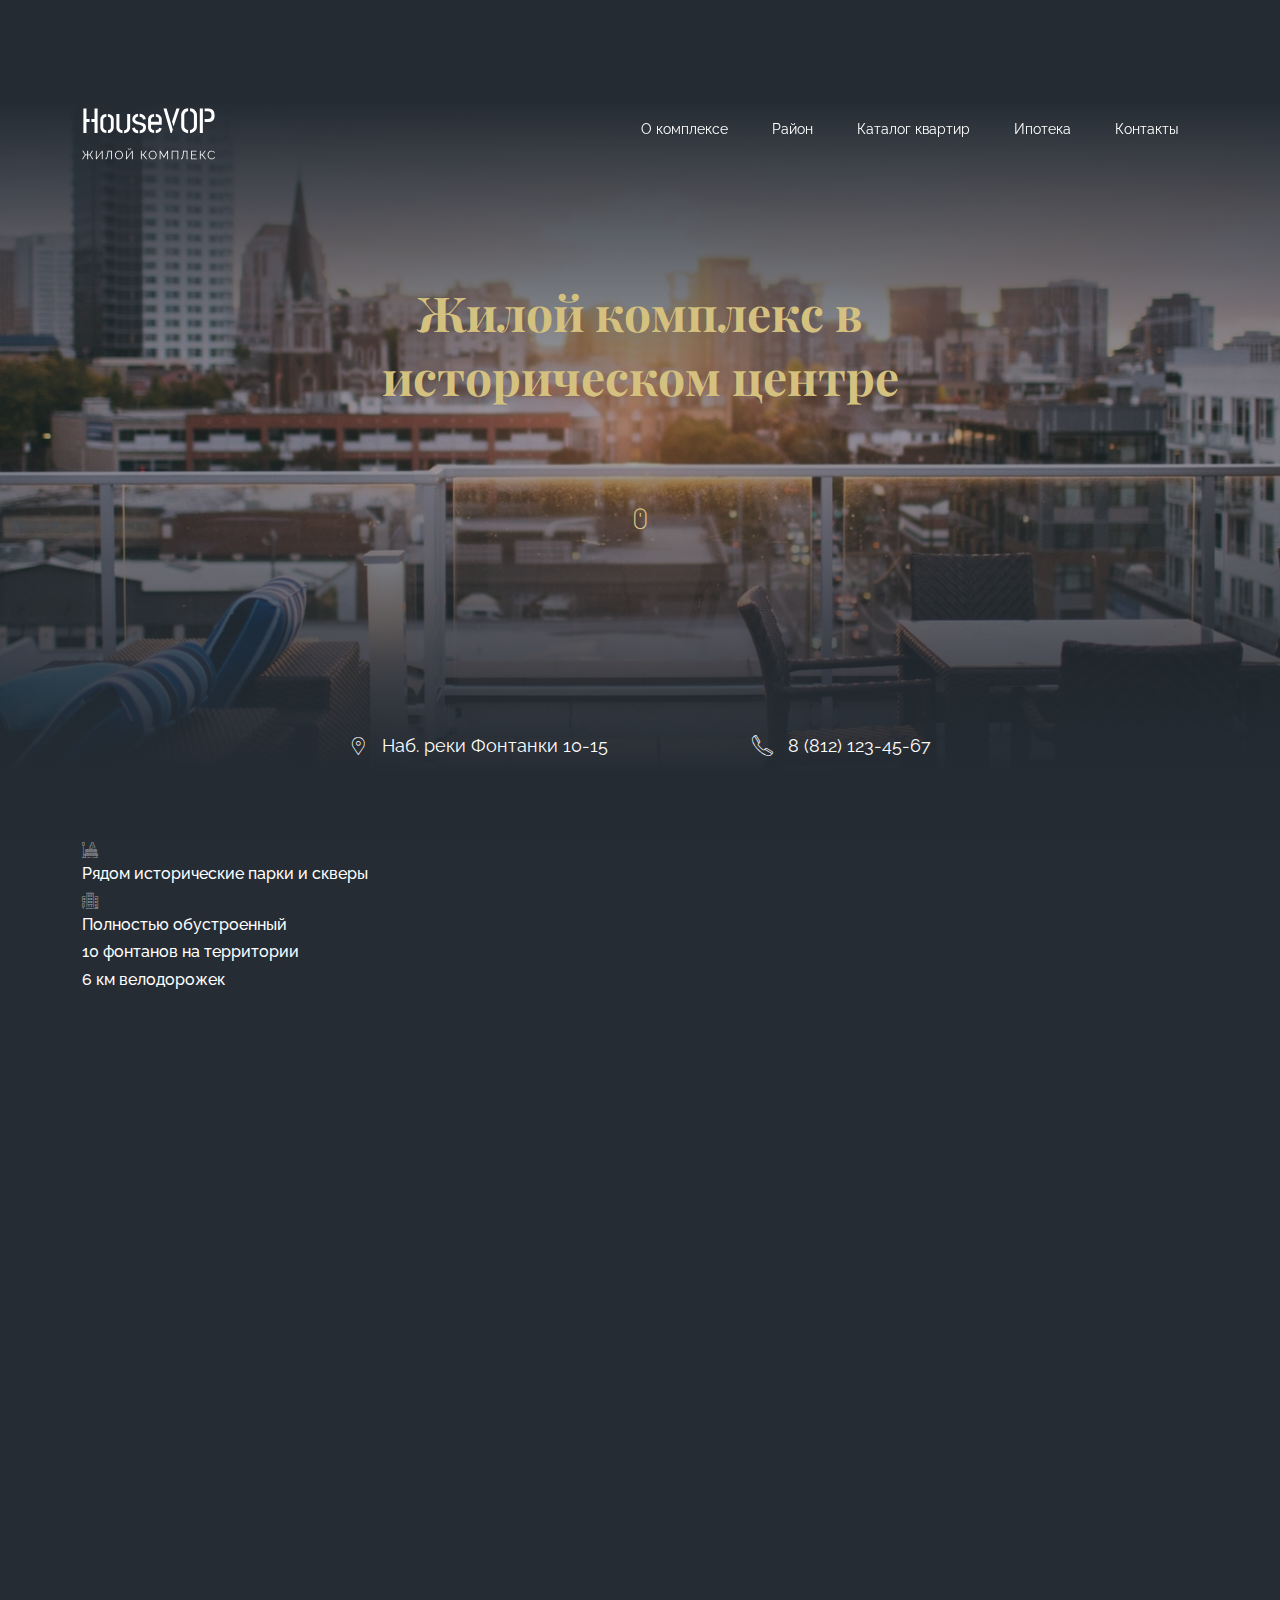
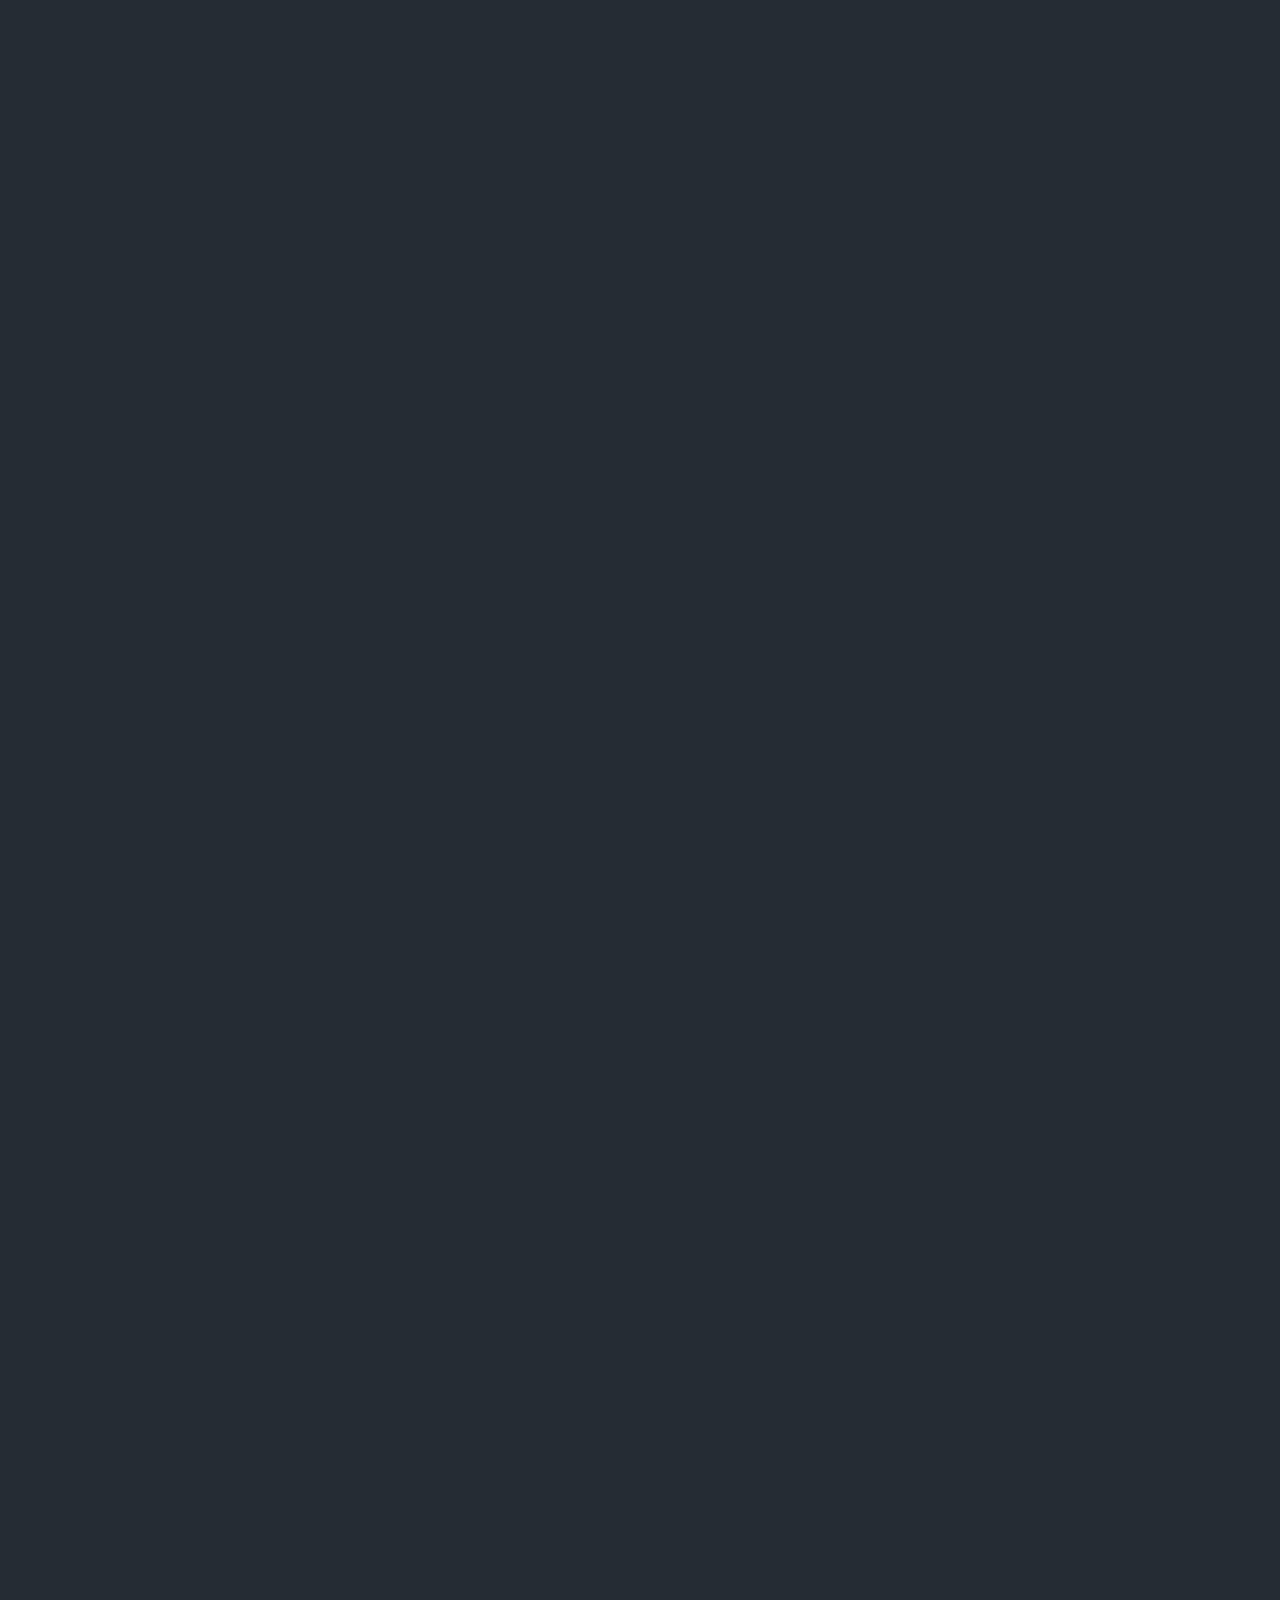
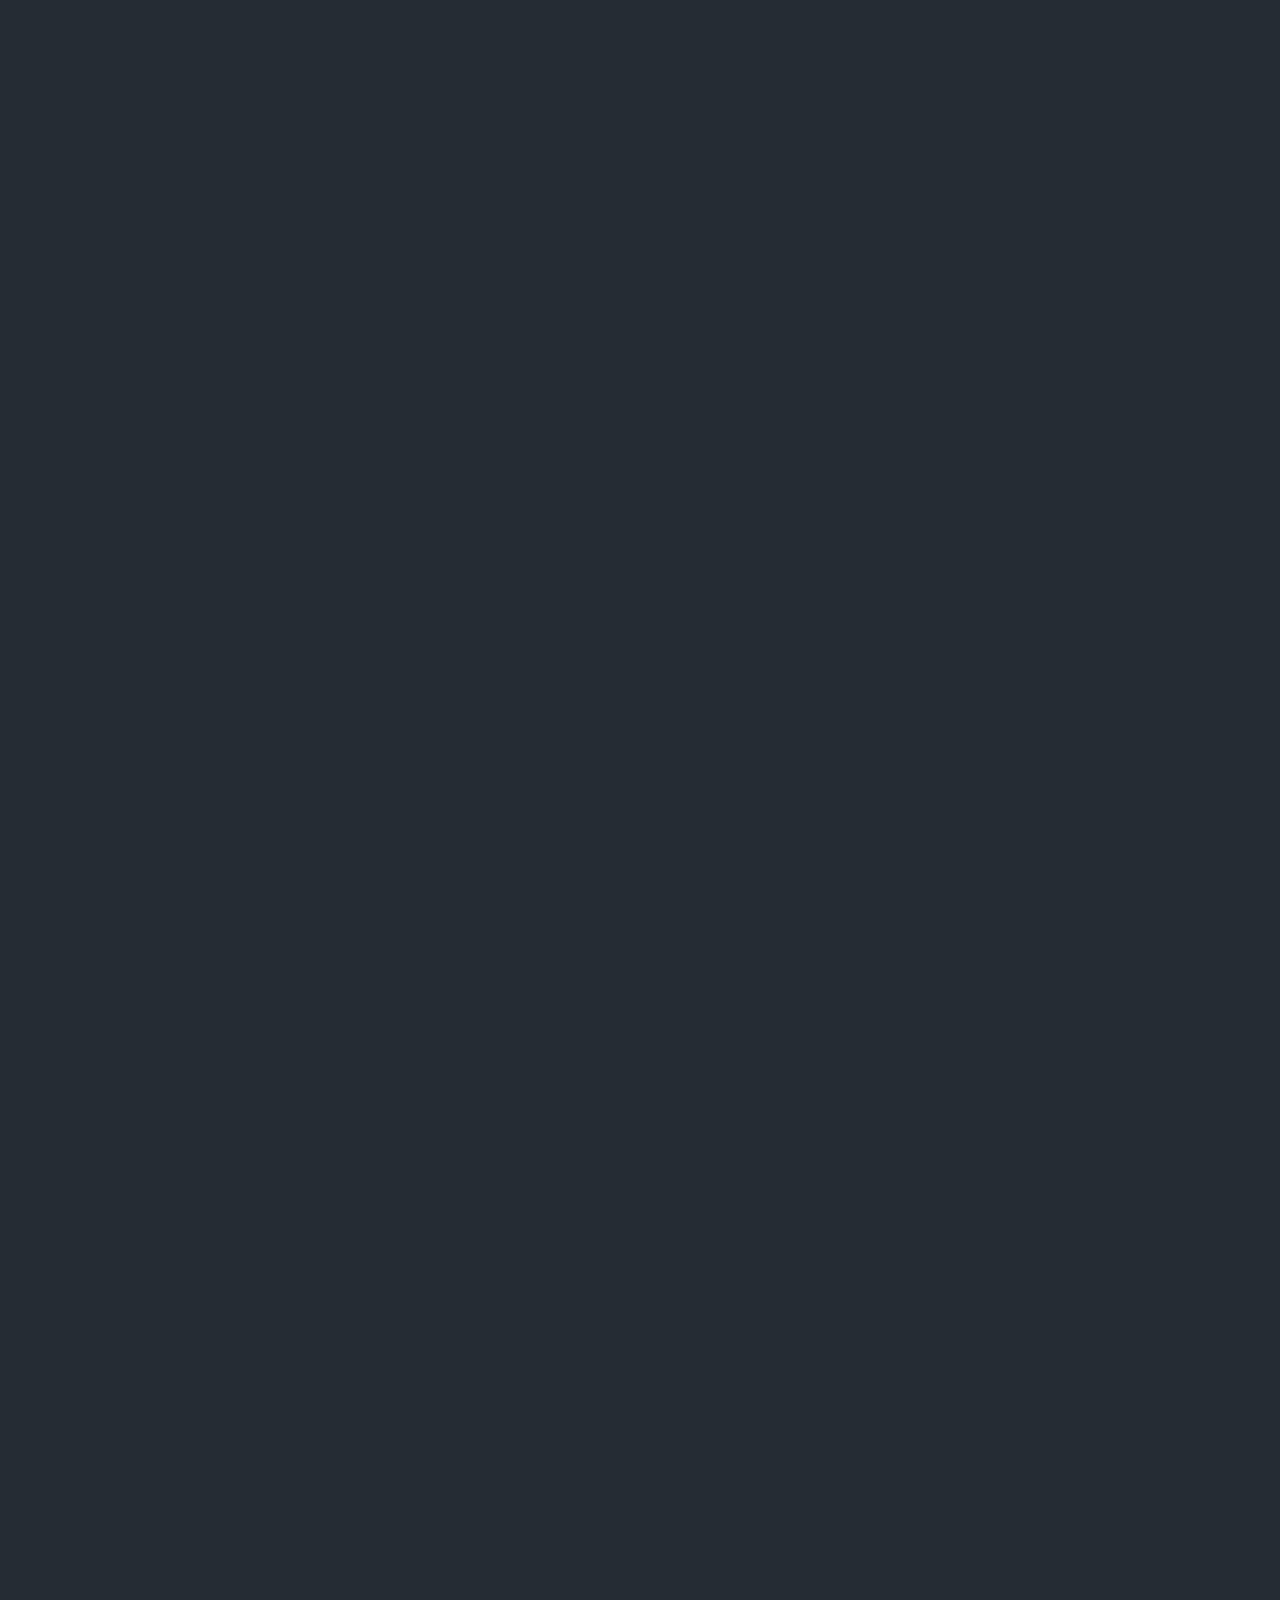
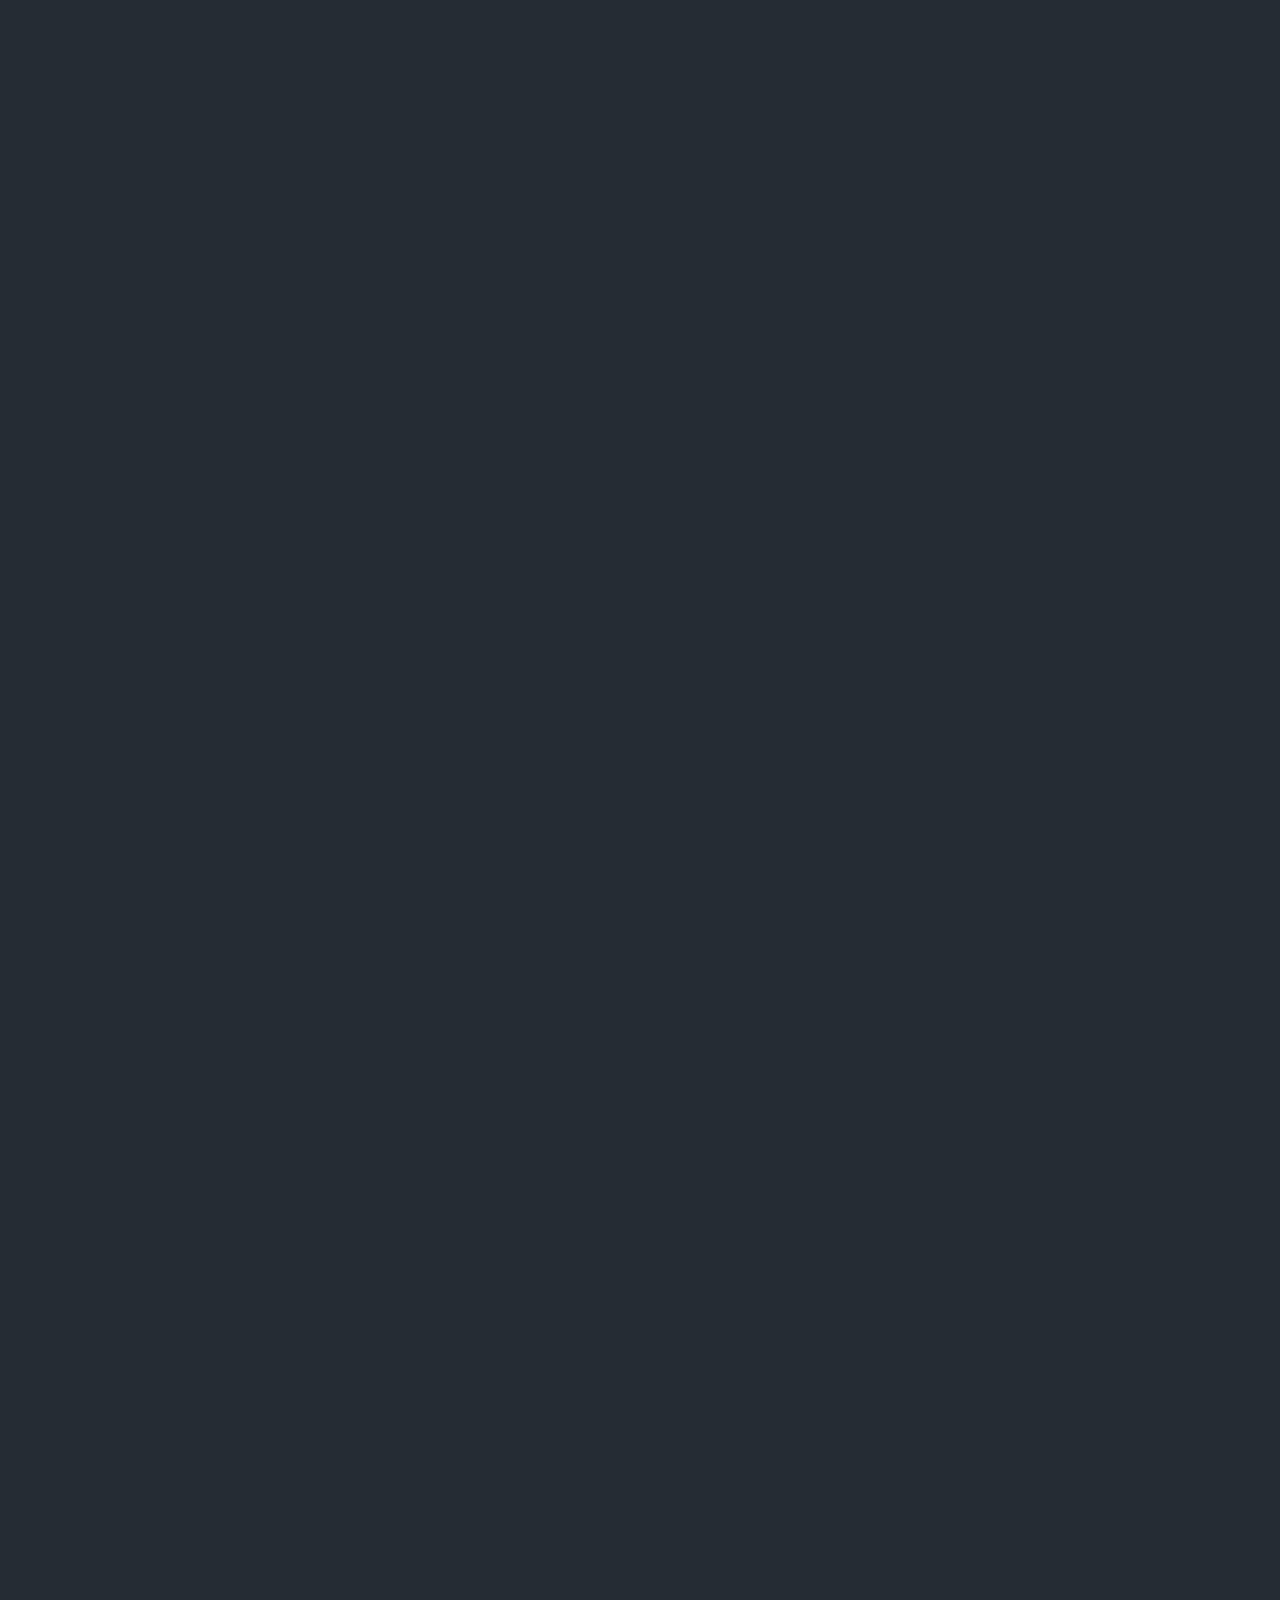
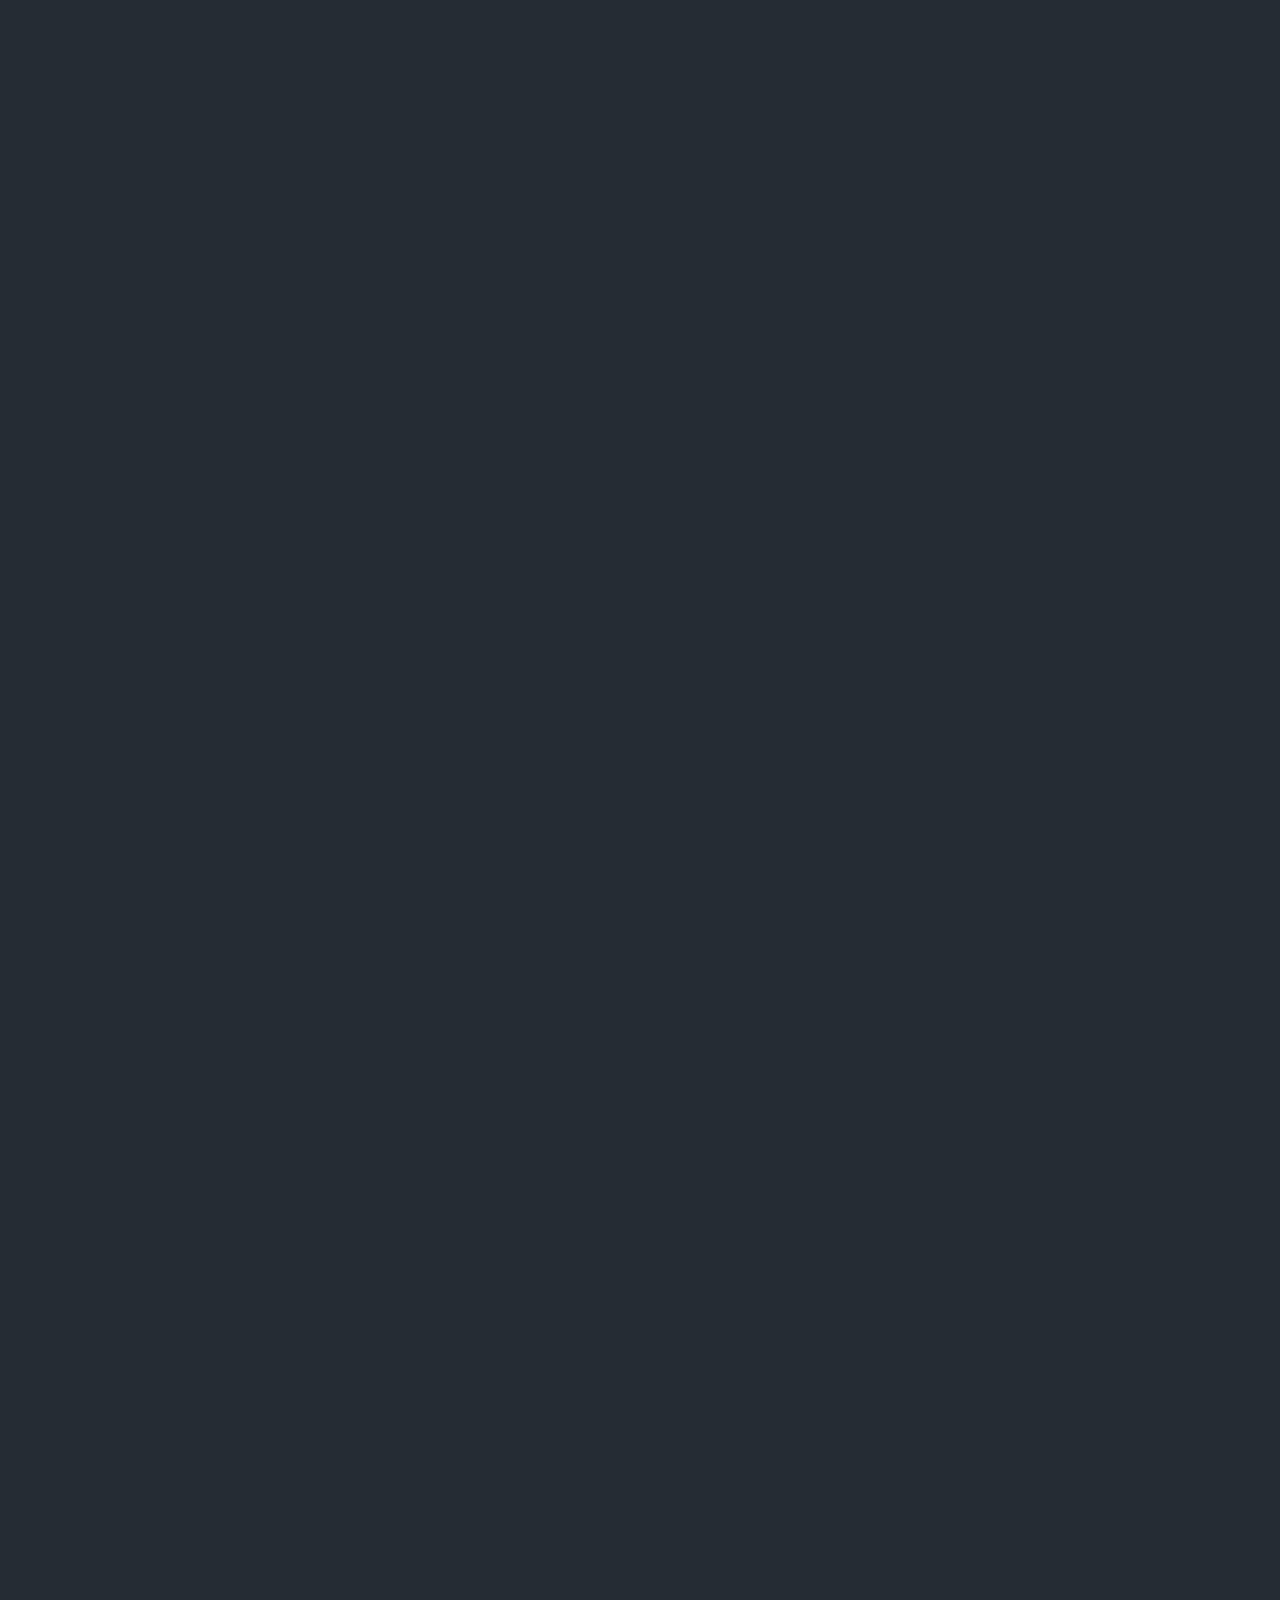
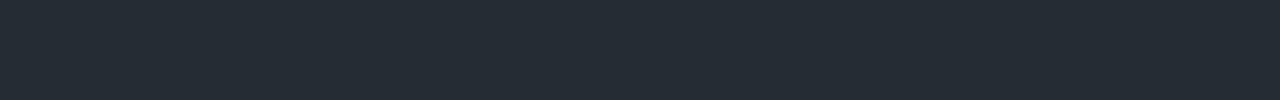
==== index.html @ 65d0e1ca "first" ====
<!DOCTYPE html>
<html lang="en">
<head>
    <meta charset="UTF-8">
    <meta name="viewport" content="width=device-width, initial-scale=1.0">
    <title>House</title>
<link rel="preconnect" href="https://fonts.googleapis.com">
<link rel="preconnect" href="https://fonts.gstatic.com" crossorigin>
<link href="https://fonts.googleapis.com/css2?family=Great+Vibes&family=Outfit:wght@700&family=Philosopher:ital,wght@0,400;0,700;1,400;1,700&family=Playfair+Display:ital,wght@0,400..900;1,400..900&family=Raleway:ital,wght@0,100..900;1,100..900&family=Roboto+Flex:opsz,wght@8..144,100..1000&family=Roboto:ital,wght@0,100;0,300;0,400;0,500;0,700;0,900;1,100;1,300;1,400;1,500;1,700;1,900&display=swap" rel="stylesheet">
<link href="./css/styles.css" rel="stylesheet">
</head>
<body>
    <nav class="navbar">
         <div class="container">
<a href="#" class="navbar__brand">
    <img src="./img/first-screen__logo (1).svg" alt="logotip"/>
</a>
<ul class="navbar__link">
    <li>
        <a href="#" class="navbar__link-menu">О комплексе</a>
    </li>
    <li>
        <a href="#" class="navbar__link-menu">Район</a>
    </li>
    <li>
        <a href="#" class="navbar__link-menu">Каталог квартир</a>
    </li>
    <li>
        <a href="#" class="navbar__link-menu">Ипотека</a>
    </li>
    <li>
        <a href="#" class="navbar__link-menu">Контакты</a>
    </li>
</ul>
        </div>
    </nav>
   <header id="welcom" class="header" style="background-image: url(./img/Rectangle.jpeg);">
    <div class="container">
        <div class="row"></div>
        <div class="col-lg-8 offset-lg-2">
            <div class="header__content">
              
                <h1>Жилой комплекс 
в историческом центре</h1> 
<div class="header__botton-effect">
    <span class="icon-mouse"></span>
</div>

 <div class="header__contact">
    <a href="#" class="header__contact-item">
        <span class="icon-map"></span>
     <span>Наб. реки Фонтанки 10-15</span>  
    </a>
    <a href="tel: 88121234567" class="header__contact-item">
        <span class="icon-phone-call"></span>
     <span>8 (812) 123-45-67</span>  
    </a>
 </div>
            </div>
        </div>

    </div>
   </header>
   <section id="facts" class="section">
    <div class="container">
        <div class="col-12">
            <div class="facts">
                <div class="facts__item">
                    <i class="facts__item-icon icon-bench1"></i>
                    <h6 class="facts__item-title ">Рядом исторические парки и скверы</h6>
                    </div>
                     <div class="facts__item">
                    <i class="facts__item-icon icon-building1"></i>
                    <h6 class="facts__item-title">Полнoстью обустроенный</h6>
                    </div>
                     <div class="facts__item">
                    <i class="facts__item-icon"></i>
                    <h6 class="facts__item-title">10 
                    фонтанов на территории</h6>
                  </div>
                  <div class="facts__item">
                    <i class="facts__item-icon"></i>
                <h6 class="facts__item-title">6 км
велодорожек</h6>
                  </div>
                

            </div>
        </div>
    </div>
   </section>
</body>
</html>
---- css/styles.css ----
@import "../libs/bootstrap5/bootstrap-grid.min.css";
@import "../libs/bootstrap5/bootstrap-reboot.min.css";
@import "../fonts/style.css";

@import "./order.css";

.font1{
    font-family: "Playfair Display", serif !important;
}

.font2{
    font-family: "Raleway", sans-serif !important;
}

.font3{
    font-family: "Roboto", serif !important;
}

.text-acctent{
    color: rgba(212, 193, 127, 1) !important
}

body{
     font-family: "Raleway", sans-serif;
    color: #fff;
    font-size: 16px;
    min-width: 280px;
    background-color: rgba(37, 44, 52, 1.00);
    overflow-x: hidden;
    min-height: 900vh;
}
.navbar{
    position: fixed;
    z-index: 999;
    width: 100%;
    padding: 96px 0;
}
.navbar .container{
    display: flex;
    justify-content: space-between;
    align-items: center;
}

.navbar__link{
    list-style-type: none;
    margin-bottom: 0;
}

.navbar__link li{
    display: inline-block;
    padding: 0 20px;
}

.navbar__link-menu{
    font-size: 14px;
    line-height: 16px;
    font-weight: 400;
    font-family: "Raleway", sans-serif;
    color: #fff;
    text-decoration: none;
    letter-spacing: 5%;
}
a:hover{
    color:  rgba(212, 193, 127, 1)
}

.navbar__brand{
    box-sizing: content-box;
}

.navbar__brand:hover{
    background-color: rgba(212, 193, 127, 1);
    padding: 5px;
    padding-top: 0;
}
.header{
    display: flex;
    align-items: flex-end;
    position: relative;
   min-height: 840px;
   background-repeat: no-repeat;
   background-size: cover;
   background-position: center;
}
.header:before{
    content: '';
    position: absolute;
    background: linear-gradient(180deg, #242B33 11.98%, rgba(45, 52, 60, 0.38) 51.04%, #242B33 92.19%);
    top: 0;
    left: 0;
    height: 100%;
    width: 100%;
}
.header__content{
height: 100%;
    max-width: 582px;
    position: relative;
    z-index: 2;
    text-align: center;
    margin: 0 auto;
    margin-top: -560px;
    padding: 0;
}
h1{
    color:rgb(212, 193, 127);
    font-size: 48px;
    font-weight: 700;
    text-align: center;
    font-family: "Playfair Display", serif !important;
    line-height: 64px;
    padding-bottom: 100px;
    margin: 0;
    

    
}
.header__contact{
    display: flex;
    justify-content: space-between;
    padding-bottom: 74px;
}

.header__contact-item{
color: #fff;
font-family: "Raleway", sans-serif; 
font-size: 18px;
font-weight: 400;
line-height: 21px;
text-decoration: none;
display: flex;
align-items: center;
transition: all .4 ease-out;
}
.header__contact-item .icon-map, .icon-phone-call{
    margin-right: 15px;
}

.header__contact-item:hover{
    color: rgb(212, 193, 127);
   
}
 .header__contact-item:hover [class*='icon-']::before{
color: rgb(212, 193, 127);
    }


.header__contact-item.icon-map,.icon-phone-call{
    font-size: 21px;
    transition: inherit;
}

.header__botton-effect{
    /* position: absolute; */
    
   
    margin-bottom: 200px;
}

.icon-mouse::before{
   color: rgb(212, 193, 127);
    font-size: 21px;
}
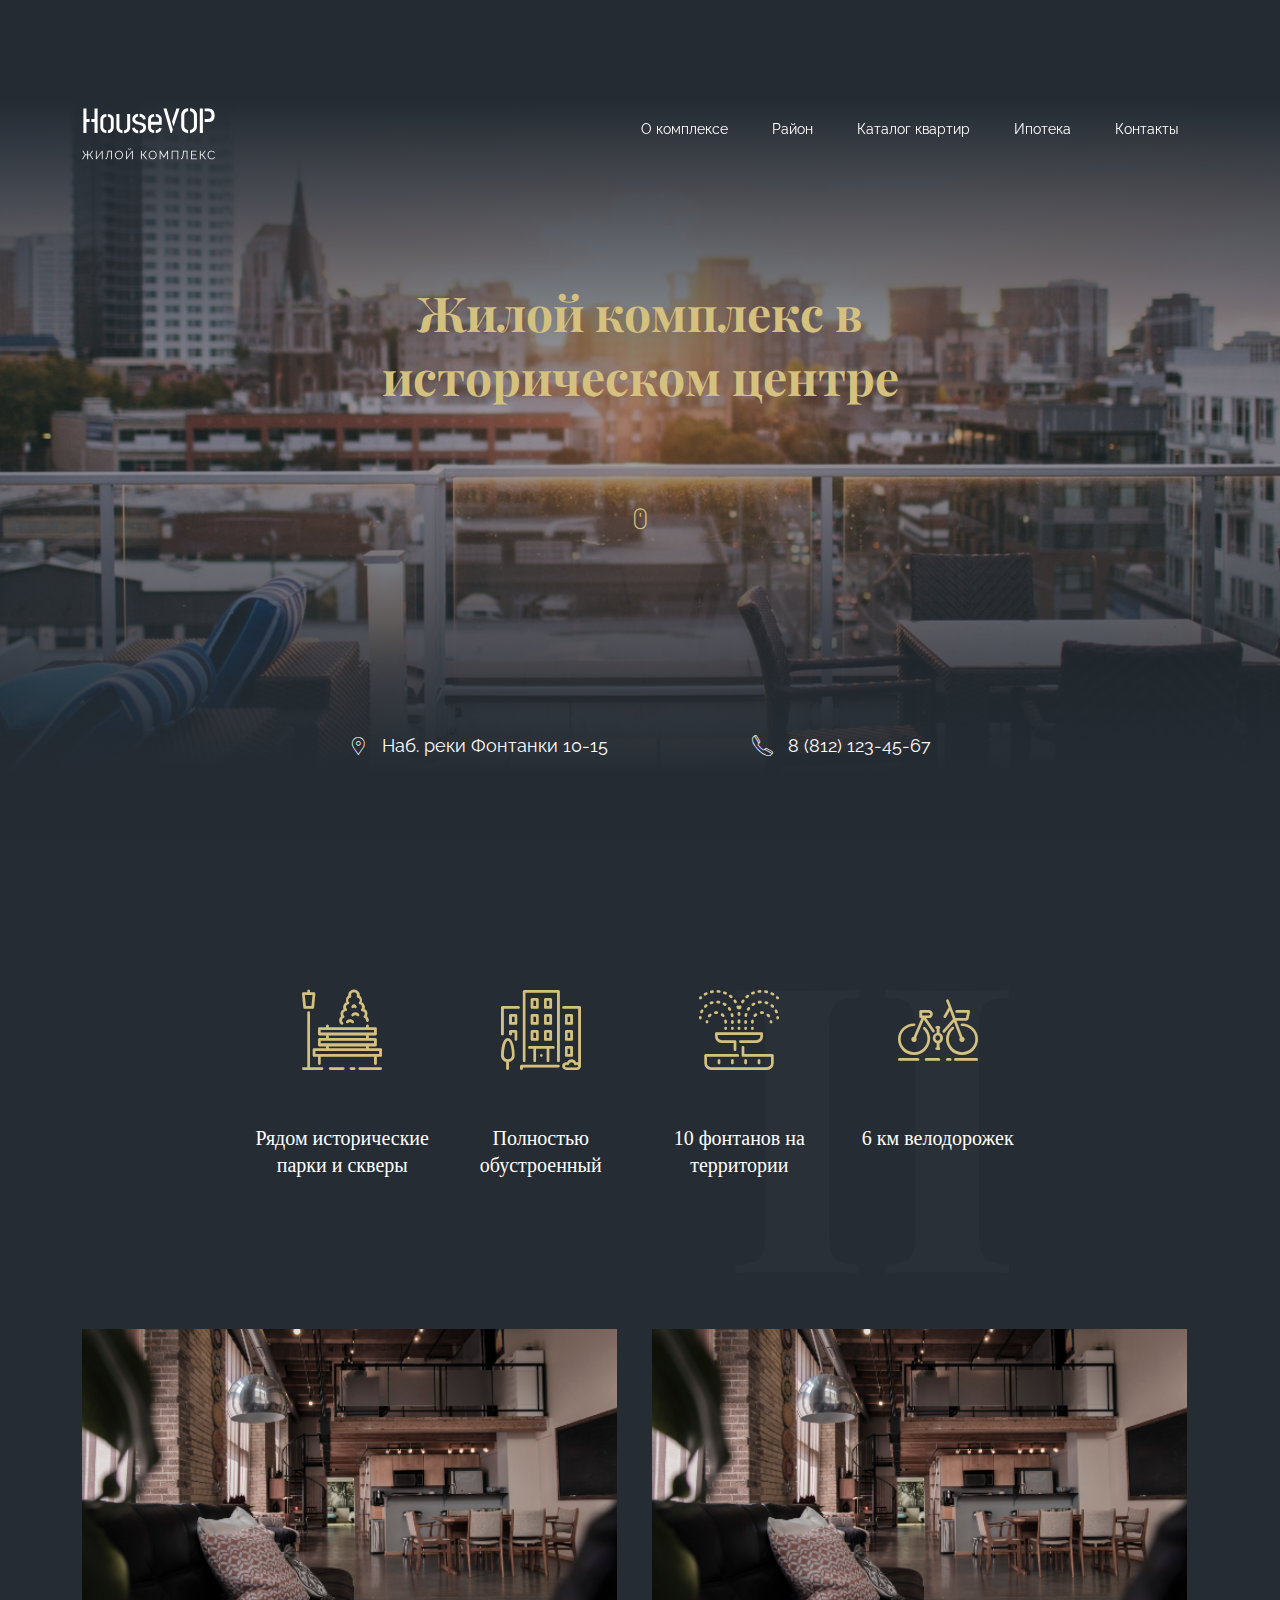
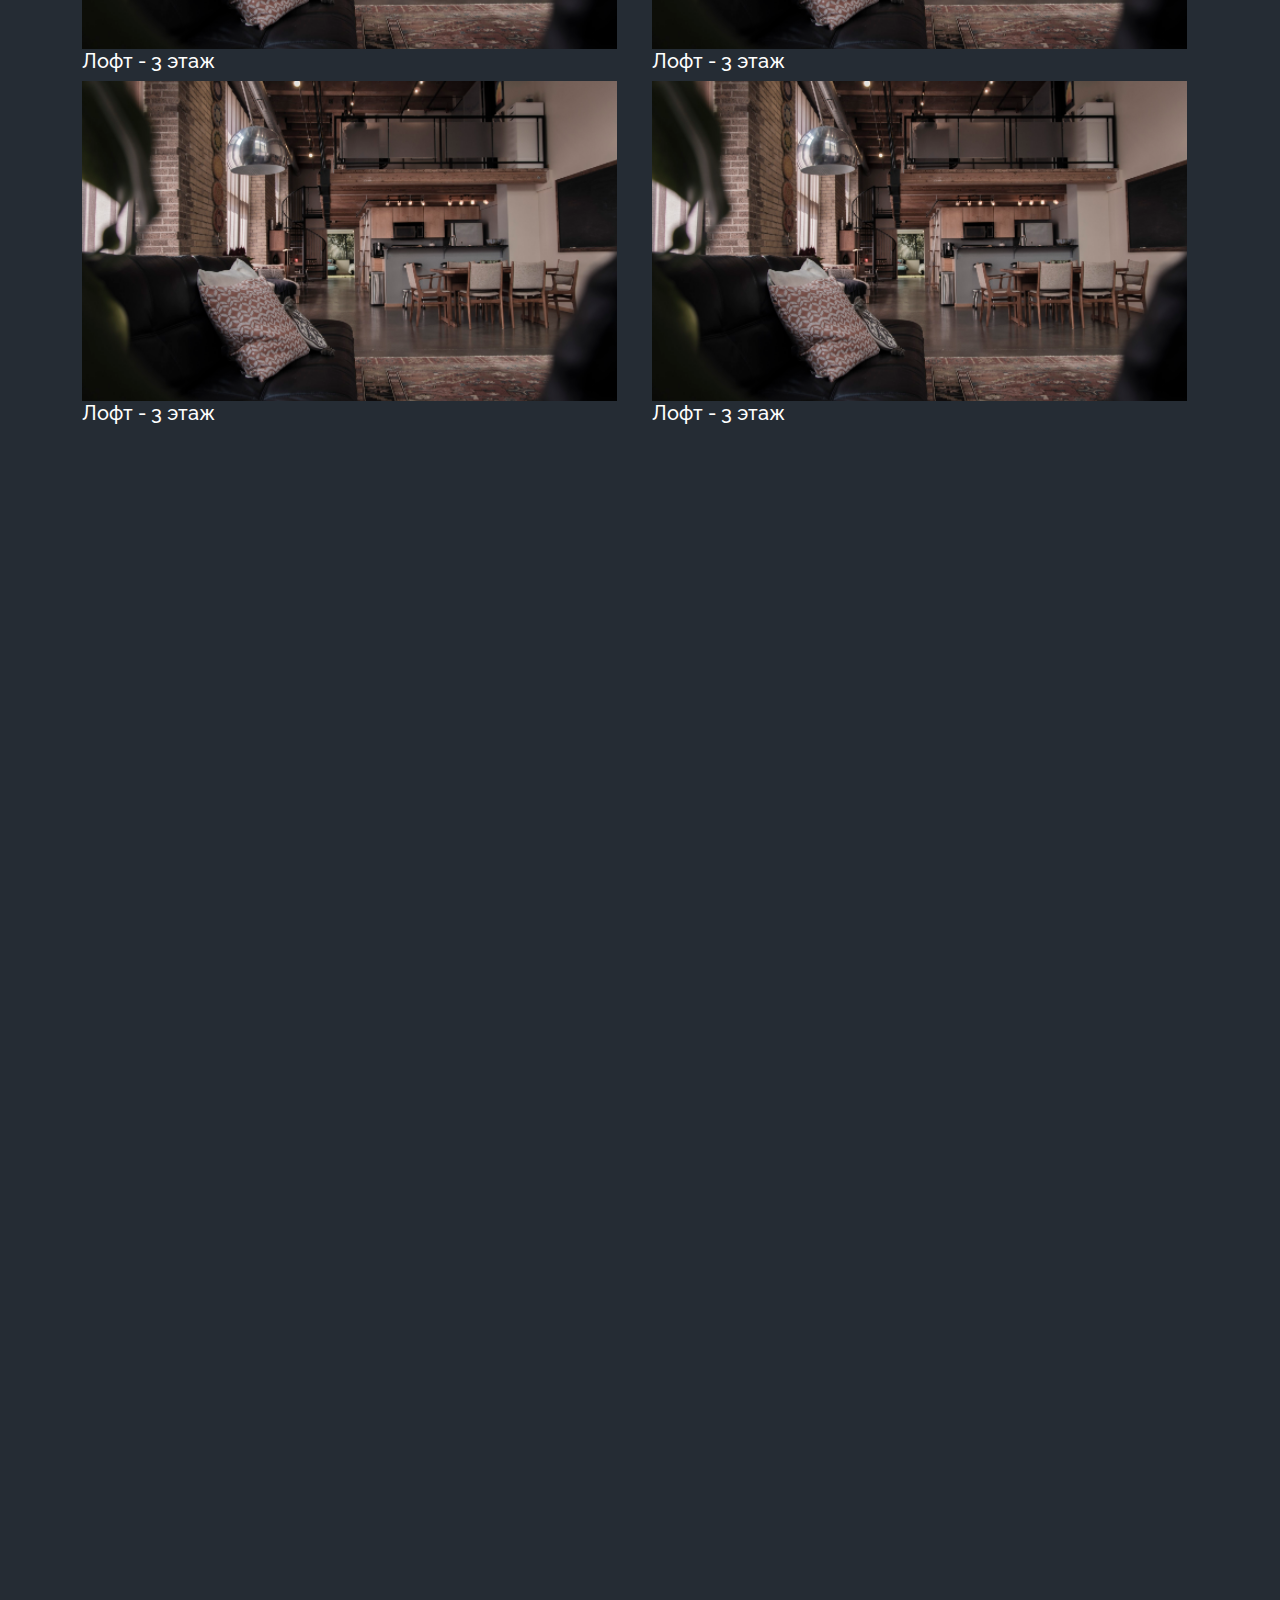
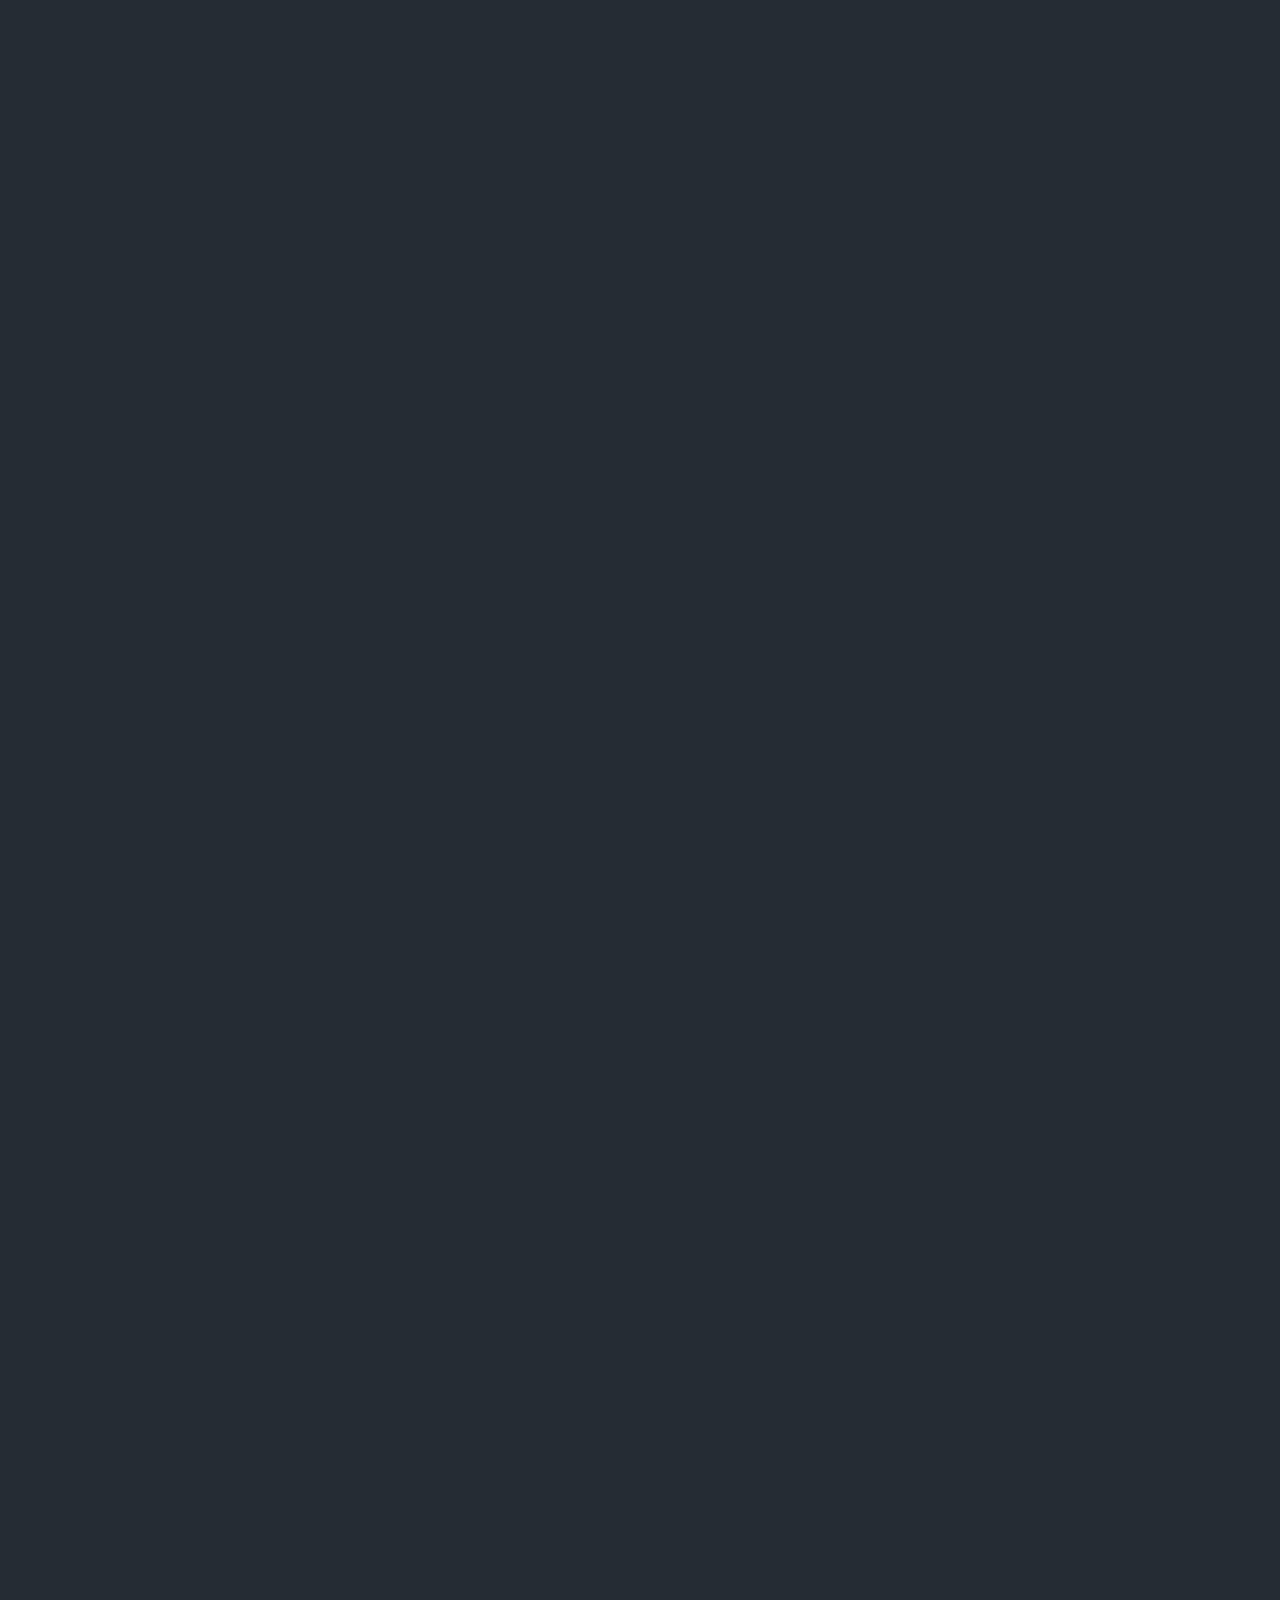
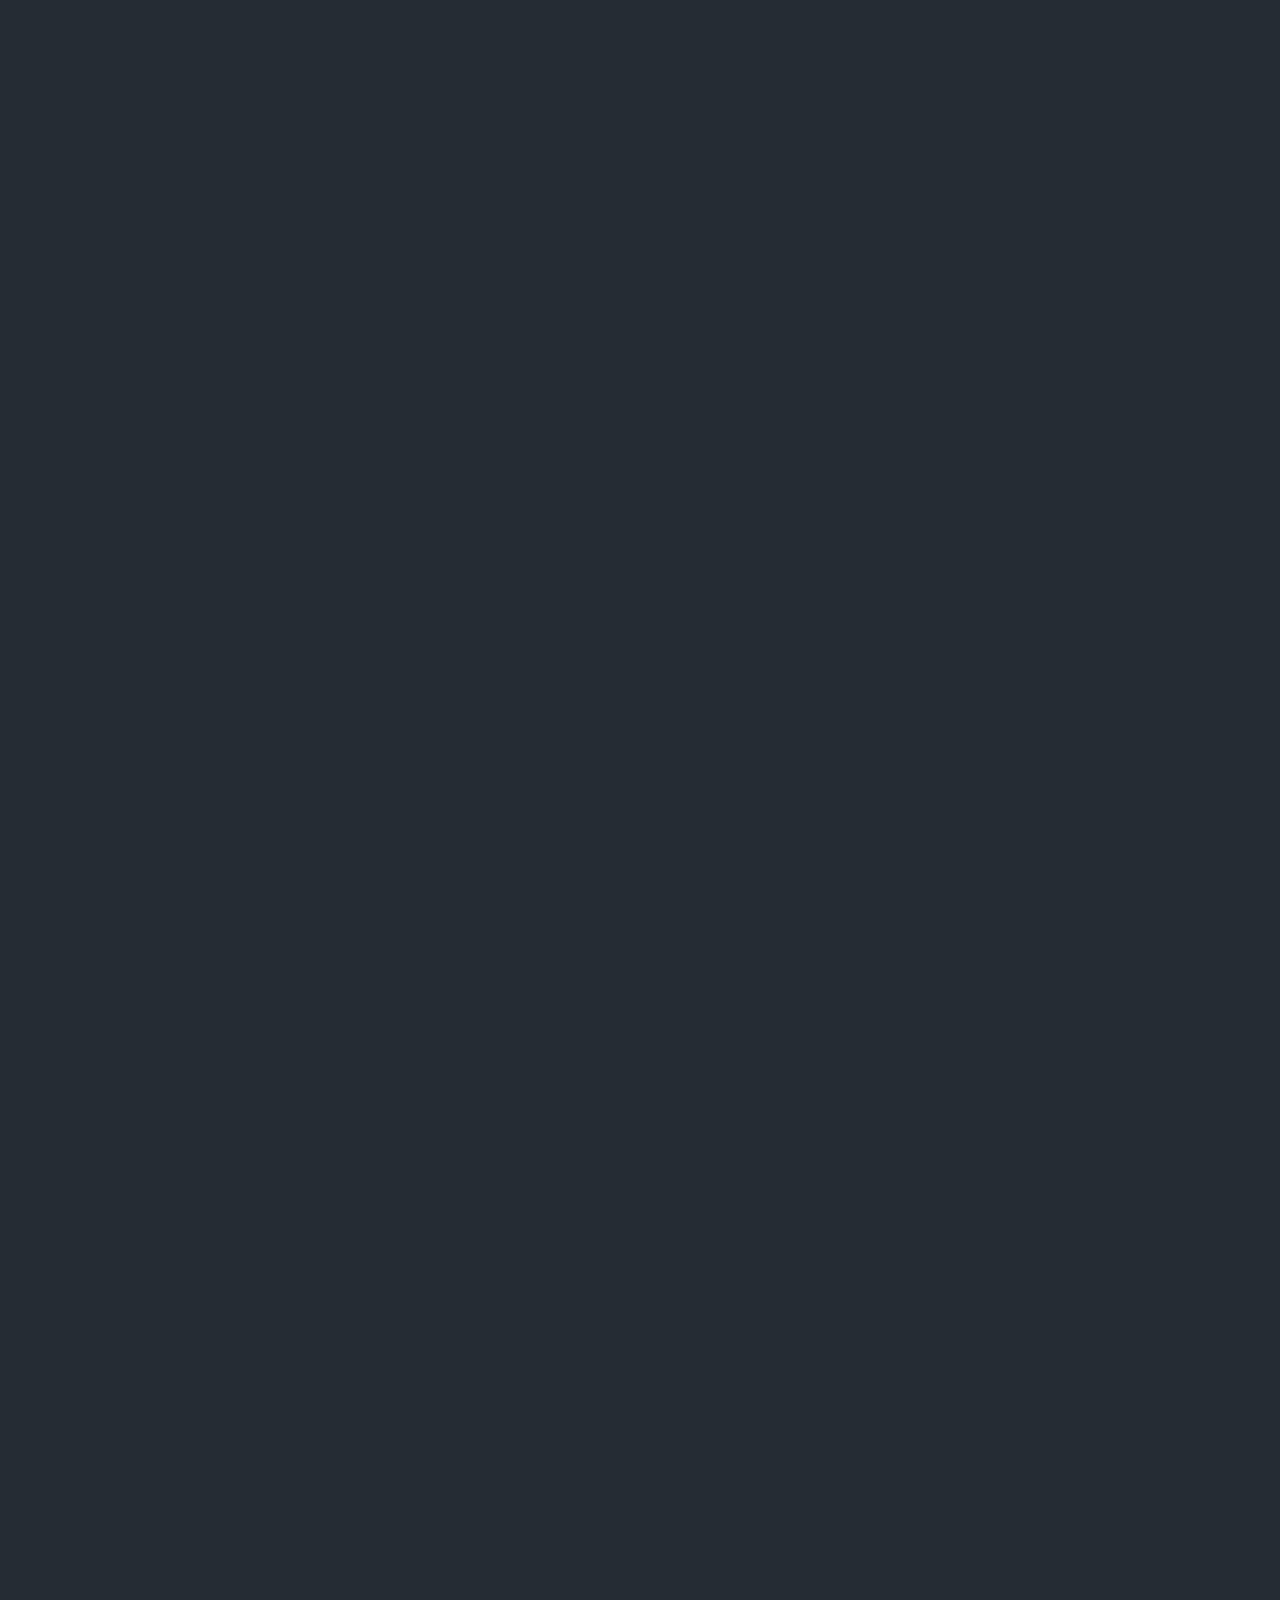
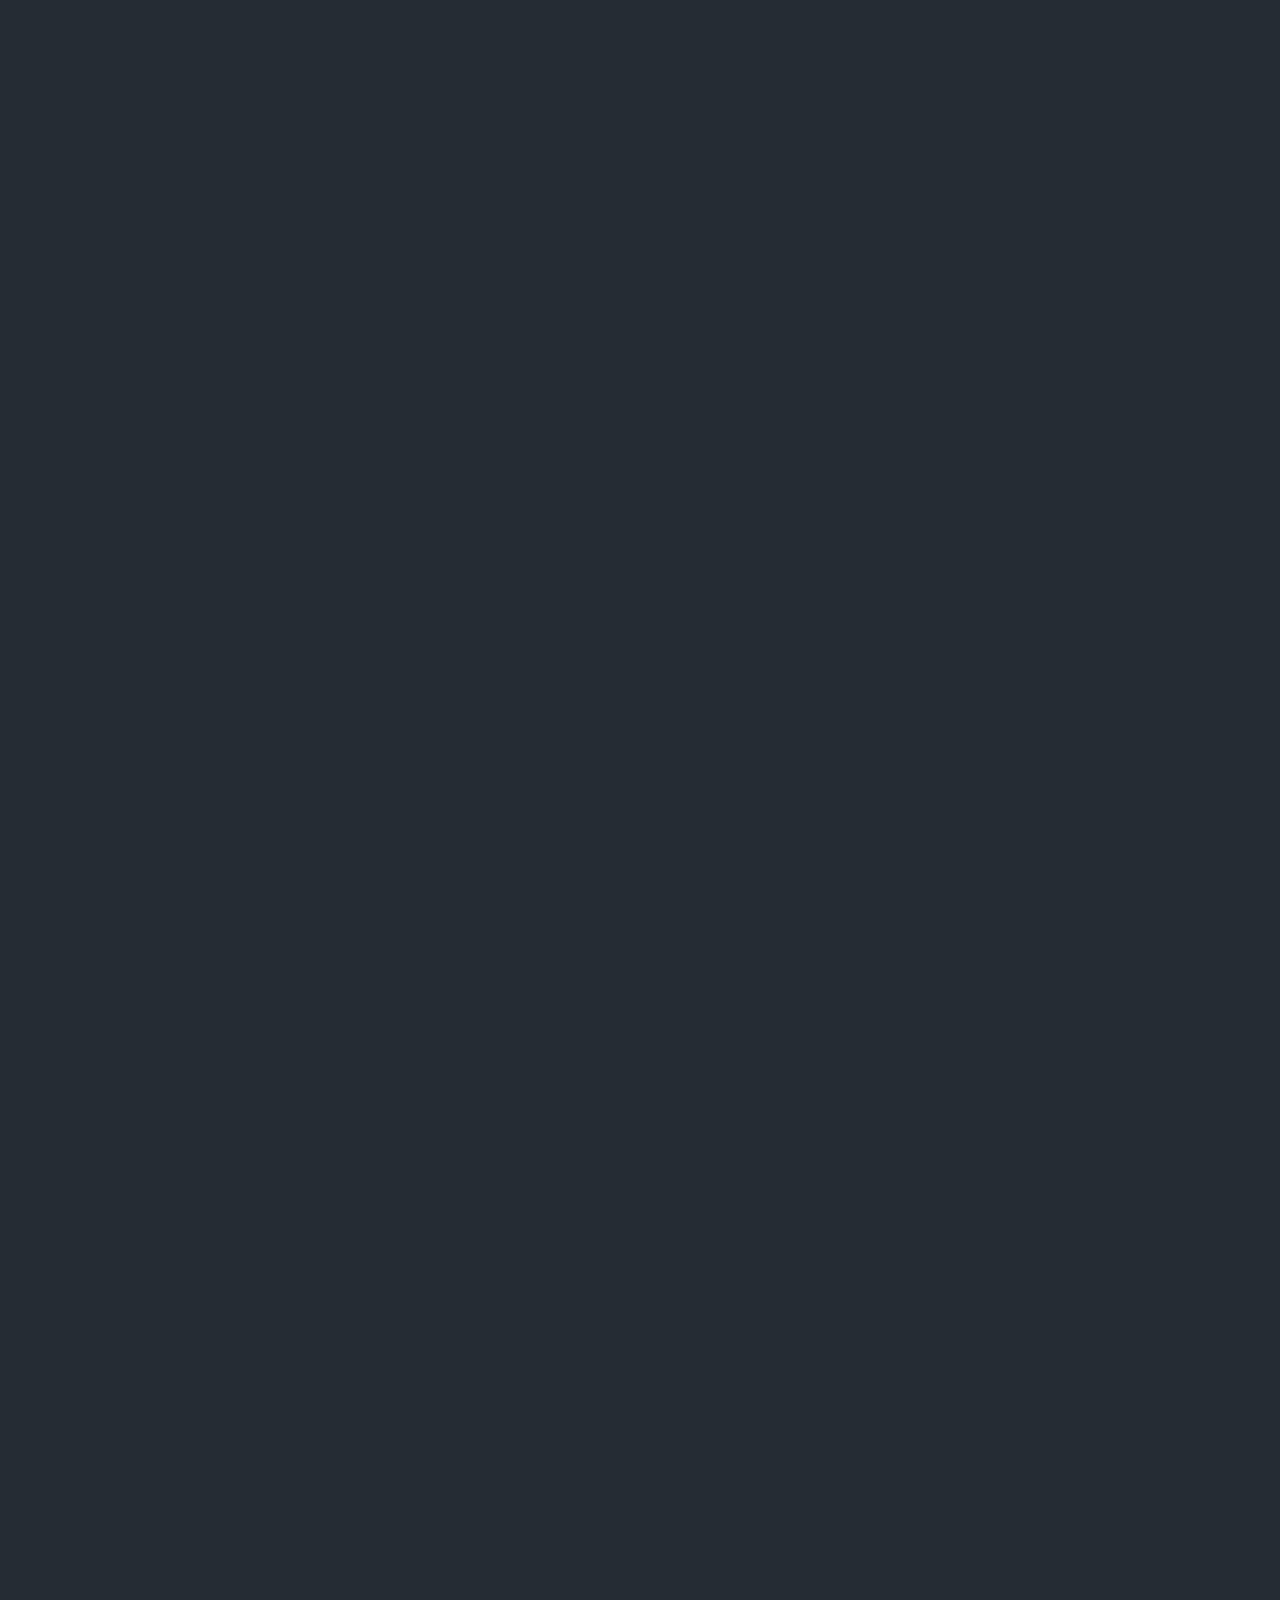
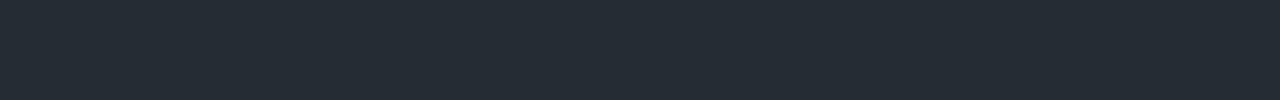
==== commit f9298300: "first1" ====
--- a/index.html
+++ b/index.html
@@ -74,12 +74,12 @@
                     <h6 class="facts__item-title">Полнoстью обустроенный</h6>
                     </div>
                      <div class="facts__item">
-                    <i class="facts__item-icon"></i>
+                    <i class="facts__item-icon  icon-fountain"></i>
                     <h6 class="facts__item-title">10 
                     фонтанов на территории</h6>
                   </div>
                   <div class="facts__item">
-                    <i class="facts__item-icon"></i>
+                    <i class="facts__item-icon icon-bicycle1"></i>
                 <h6 class="facts__item-title">6 км
 велодорожек</h6>
                   </div>
@@ -88,6 +88,39 @@
             </div>
         </div>
     </div>
+    <div class="section-number">
+      II  
+    </div>
    </section>
+<section id="our-room" class="section">
+    <div class="container">
+        <div class="row">
+            <div class="col-md-6">
+                <div class="room">
+                    <img src="./img/Rectangle.png" alt="" class="room-photo">
+                <h5 class="root__title">Лофт - 3 этаж</h5>
+                </div>
+            </div>
+            <div class="col-md-6">
+                <div class="room">
+                    <img src="./img/Rectangle.png" alt="" class="room-photo">
+                <h5 class="root__title">Лофт - 3 этаж</h5>
+                </div>
+            </div>
+            <div class="col-md-6">
+                <div class="room">
+                    <img src="./img/Rectangle.png" alt="" class="room-photo">
+                <h5 class="root__title">Лофт - 3 этаж</h5>
+                </div>
+            </div>
+            <div class="col-md-6">
+                <div class="room">
+                    <img src="./img/Rectangle.png" alt="" class="room-photo">
+                <h5 class="root__title">Лофт - 3 этаж</h5>
+                </div>
+            </div>
+        </div>
+    </div>
+</section>
 </body>
 </html>--- a/css/styles.css
+++ b/css/styles.css
@@ -3,6 +3,7 @@
 @import "../fonts/style.css";
 
 @import "./order.css";
+@import "./section-number.css";
 
 .font1{
     font-family: "Playfair Display", serif !important;
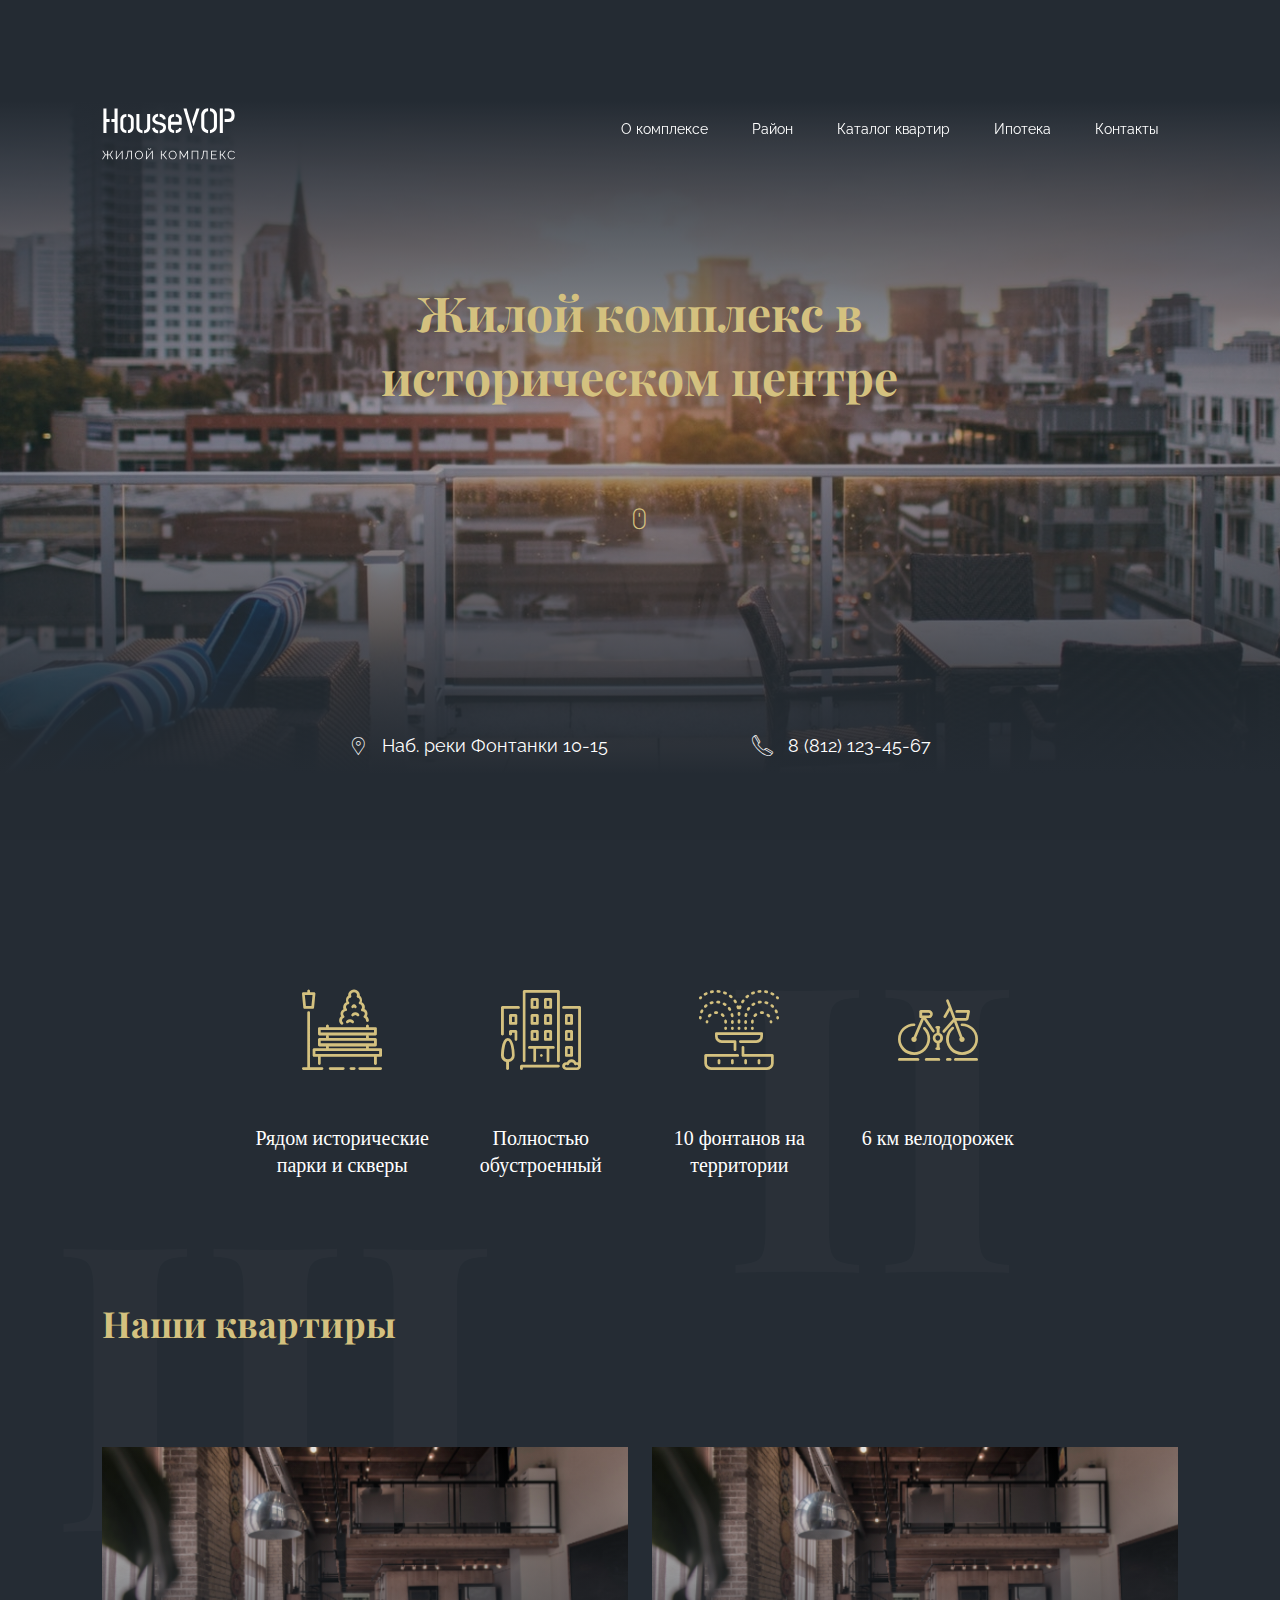
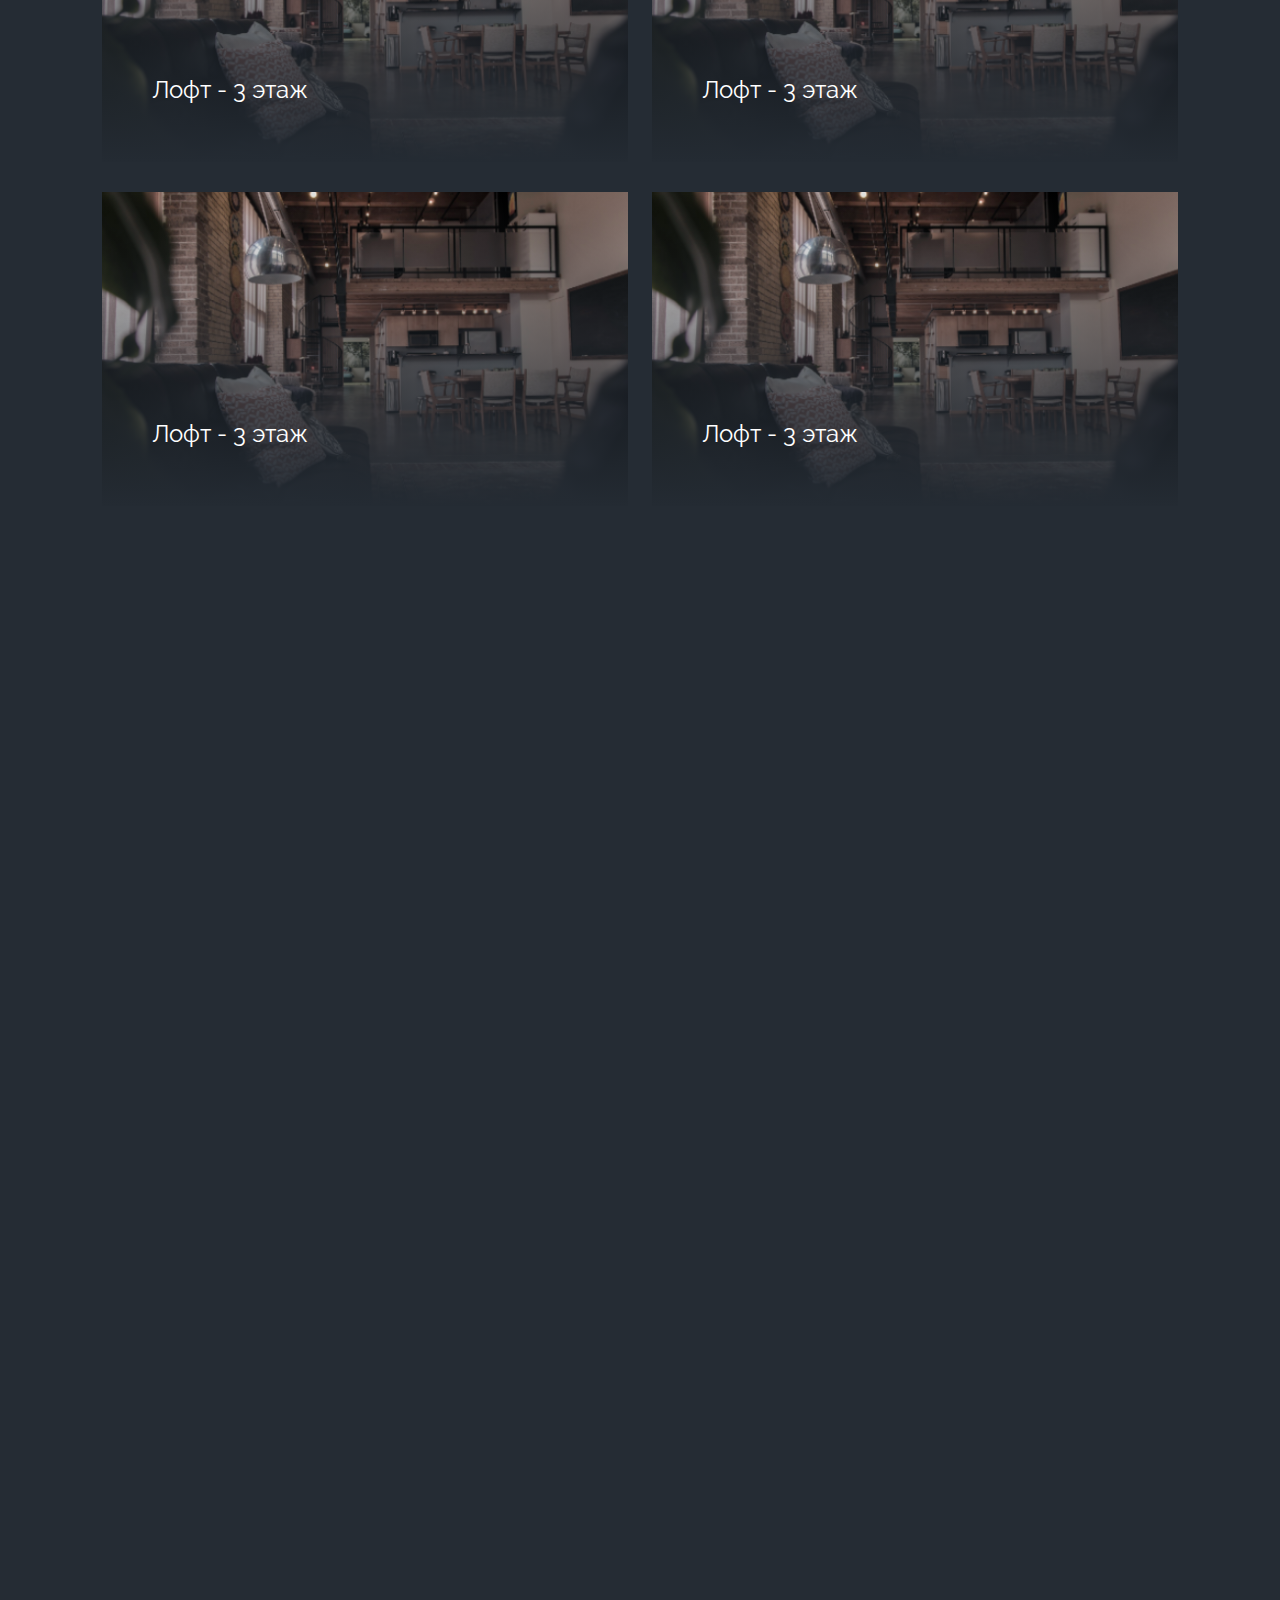
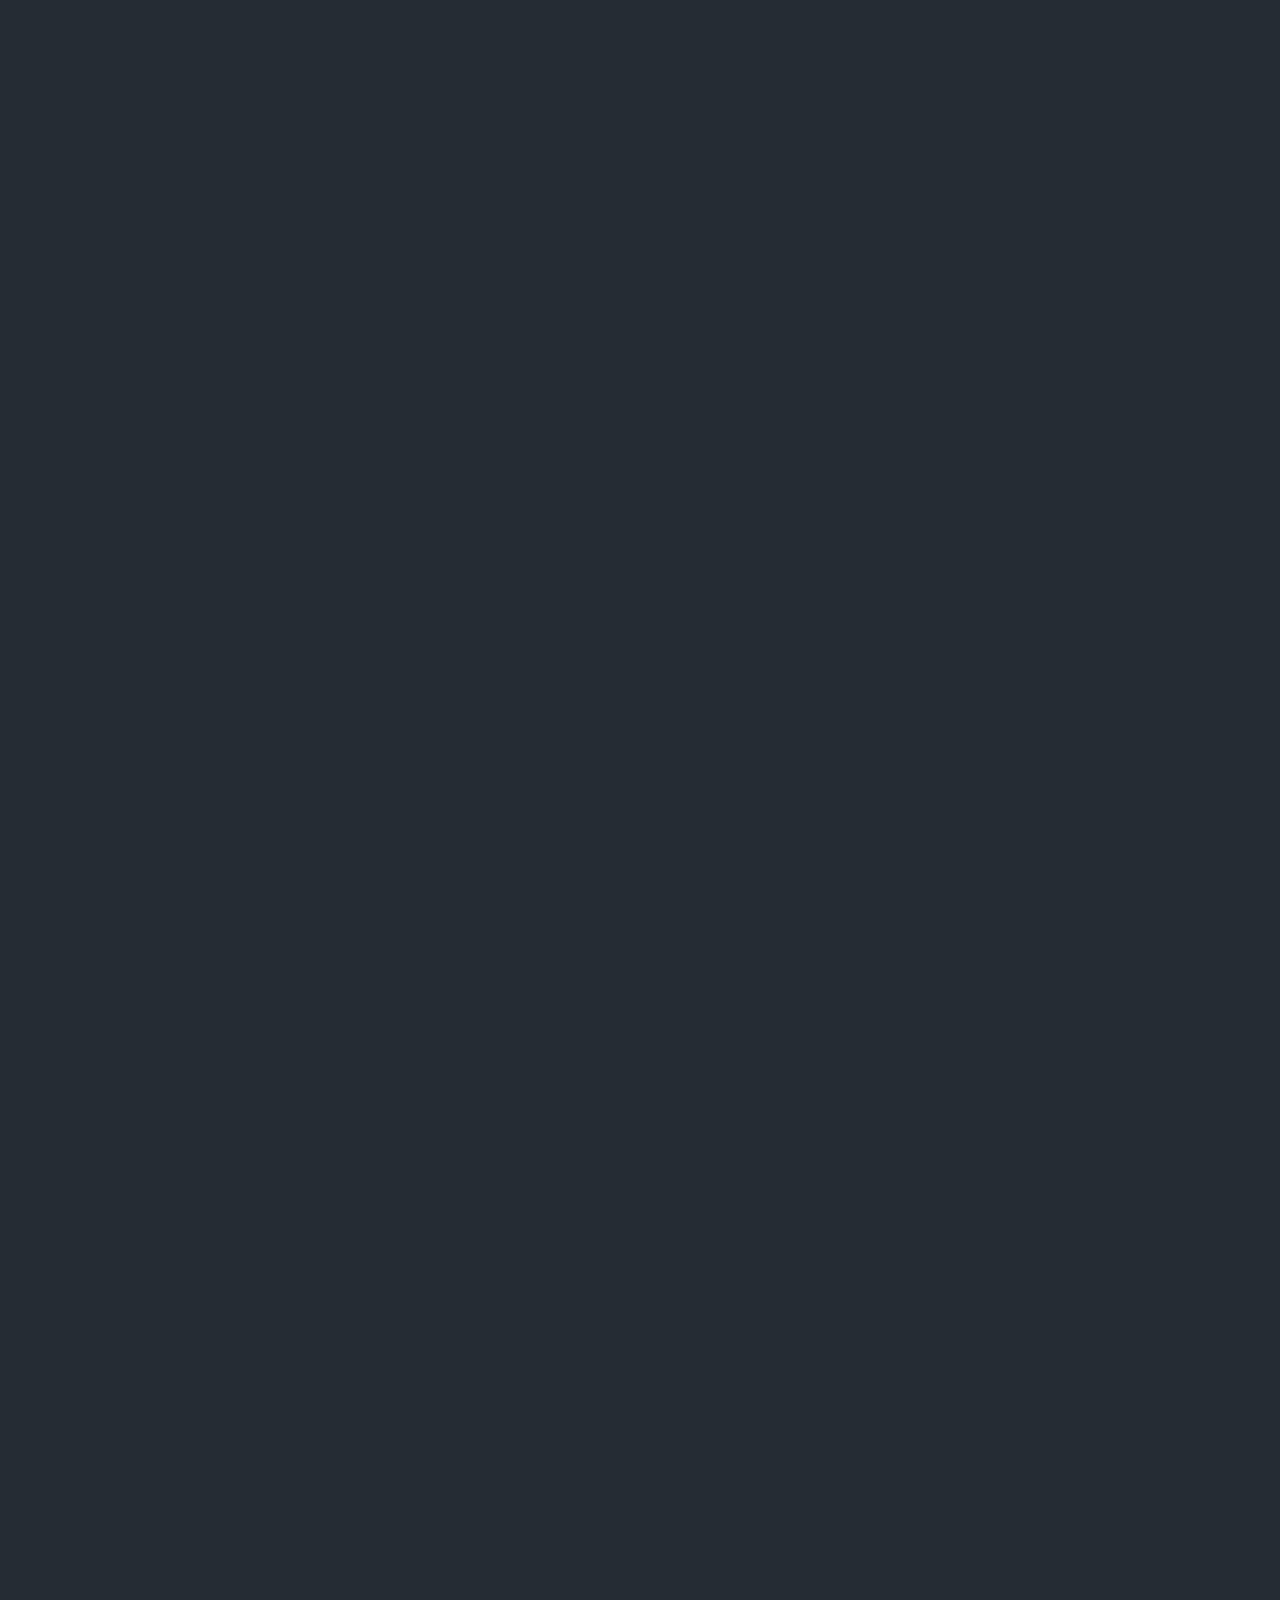
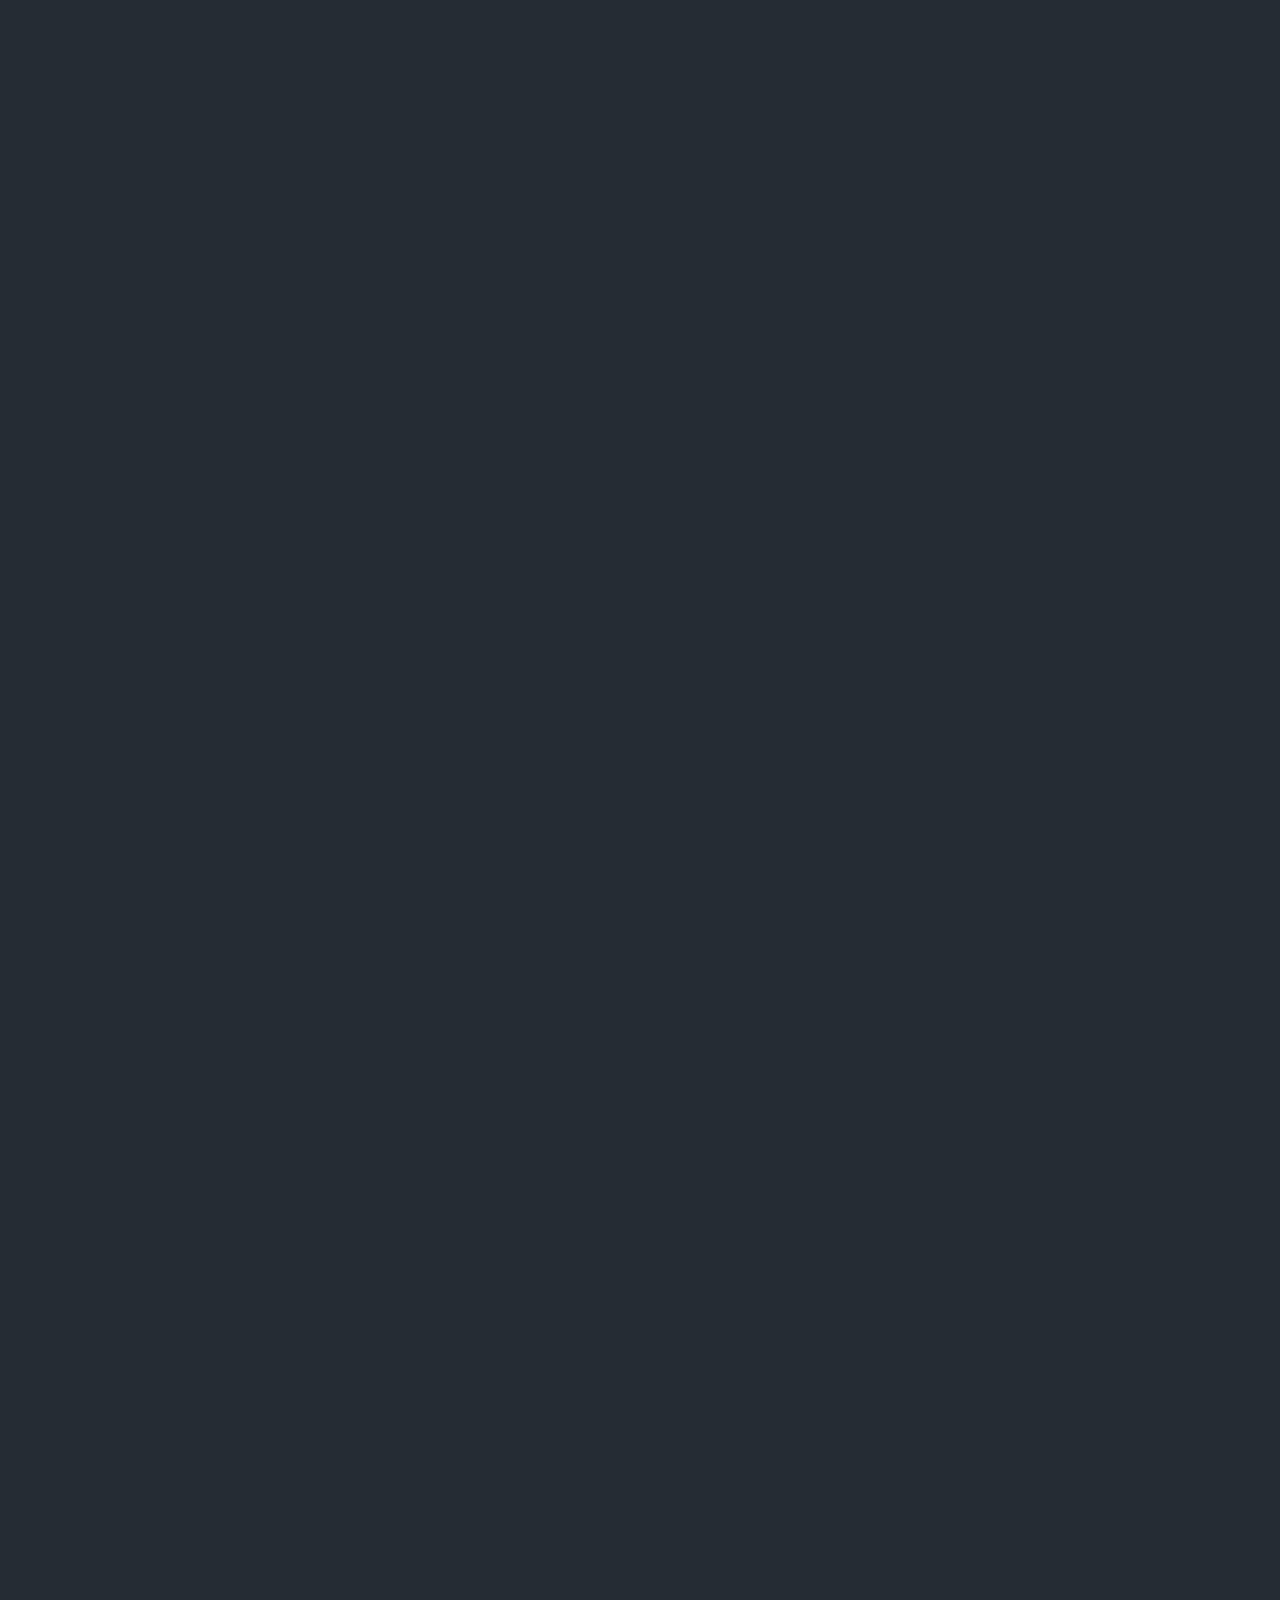
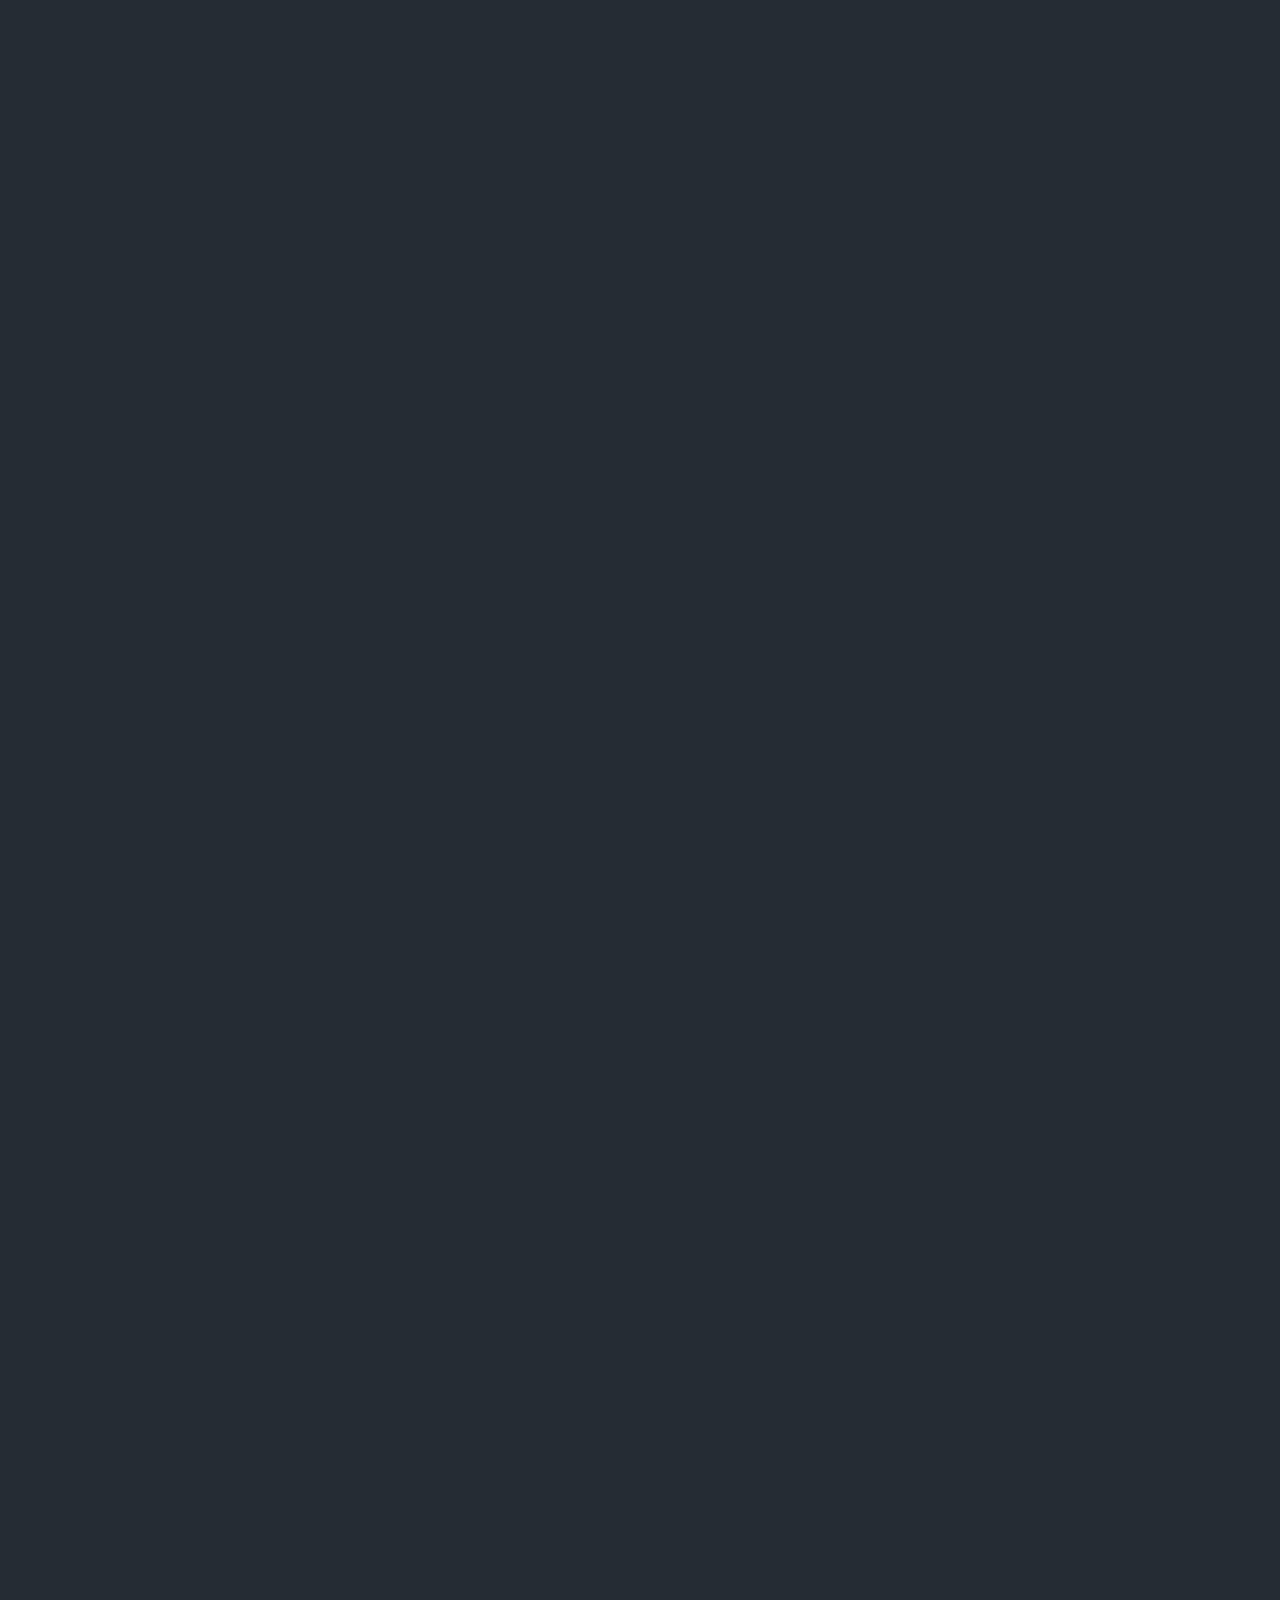
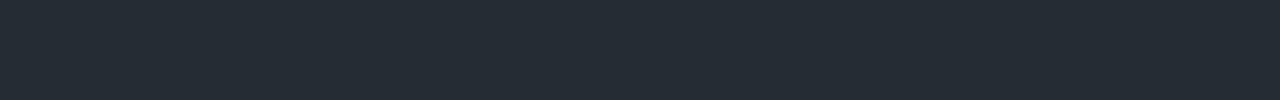
==== commit e1d8aa99: "first2" ====
--- a/index.html
+++ b/index.html
@@ -95,31 +95,45 @@
 <section id="our-room" class="section">
     <div class="container">
         <div class="row">
+            <div class="col-12">
+                <h2 class="section__title">Наши квартиры</h2>
+            </div>
             <div class="col-md-6">
+                <a href="#" class="link-none">
+                <div class="room">
+                    <img src="./img/Rectangle.png" alt="" class="room__photo">
+                <h5 class="room__title">Лофт - 3 этаж</h5>
+                </div>
+                </a>
+            </div>
+            <div class="col-md-6">
+                 <a href="#" class="link-none">
                 <div class="room">
                     <img src="./img/Rectangle.png" alt="" class="room-photo">
-                <h5 class="root__title">Лофт - 3 этаж</h5>
+                <h5 class="room__title">Лофт - 3 этаж</h5>
                 </div>
+                </a>
             </div>
             <div class="col-md-6">
+                 <a href="#" class="link-none">
                 <div class="room">
                     <img src="./img/Rectangle.png" alt="" class="room-photo">
-                <h5 class="root__title">Лофт - 3 этаж</h5>
+                <h5 class="room__title">Лофт - 3 этаж</h5>
                 </div>
+                </a>
             </div>
             <div class="col-md-6">
+                 <a href="#" class="link-none">
                 <div class="room">
                     <img src="./img/Rectangle.png" alt="" class="room-photo">
-                <h5 class="root__title">Лофт - 3 этаж</h5>
+                <h5 class="room__title">Лофт - 3 этаж</h5>
                 </div>
-            </div>
-            <div class="col-md-6">
-                <div class="room">
-                    <img src="./img/Rectangle.png" alt="" class="room-photo">
-                <h5 class="root__title">Лофт - 3 этаж</h5>
-                </div>
+                </a>
             </div>
         </div>
+    </div>
+    <div class="section-number three">
+      III  
     </div>
 </section>
 </body>
--- a/css/styles.css
+++ b/css/styles.css
@@ -1,7 +1,8 @@
 @import "../libs/bootstrap5/bootstrap-grid.min.css";
 @import "../libs/bootstrap5/bootstrap-reboot.min.css";
 @import "../fonts/style.css";
-
+@import "../css/room.css";
+@import '../css/bootstrap-skin.css';
 @import "./order.css";
 @import "./section-number.css";
 
@@ -21,6 +22,9 @@
     color: rgba(212, 193, 127, 1) !important
 }
 
+img{
+    width: 100%;
+}
 body{
      font-family: "Raleway", sans-serif;
     color: #fff;
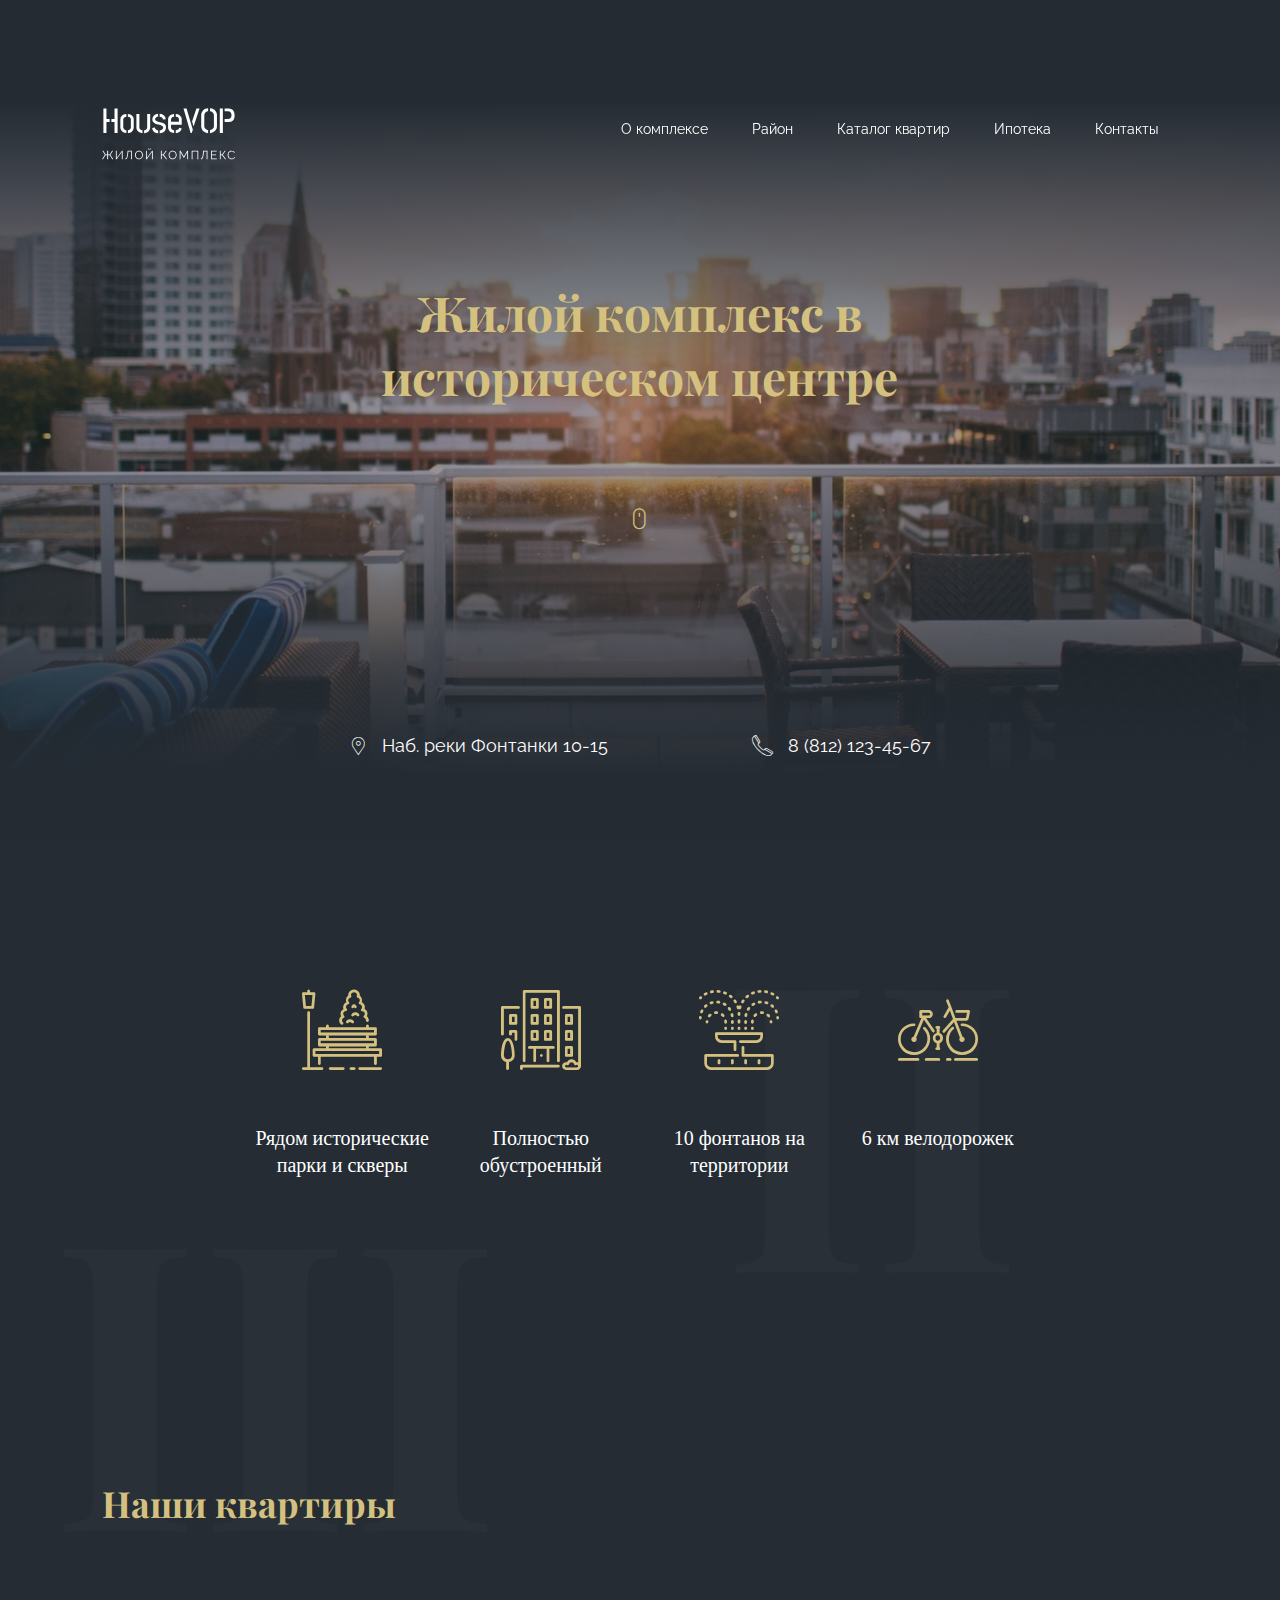
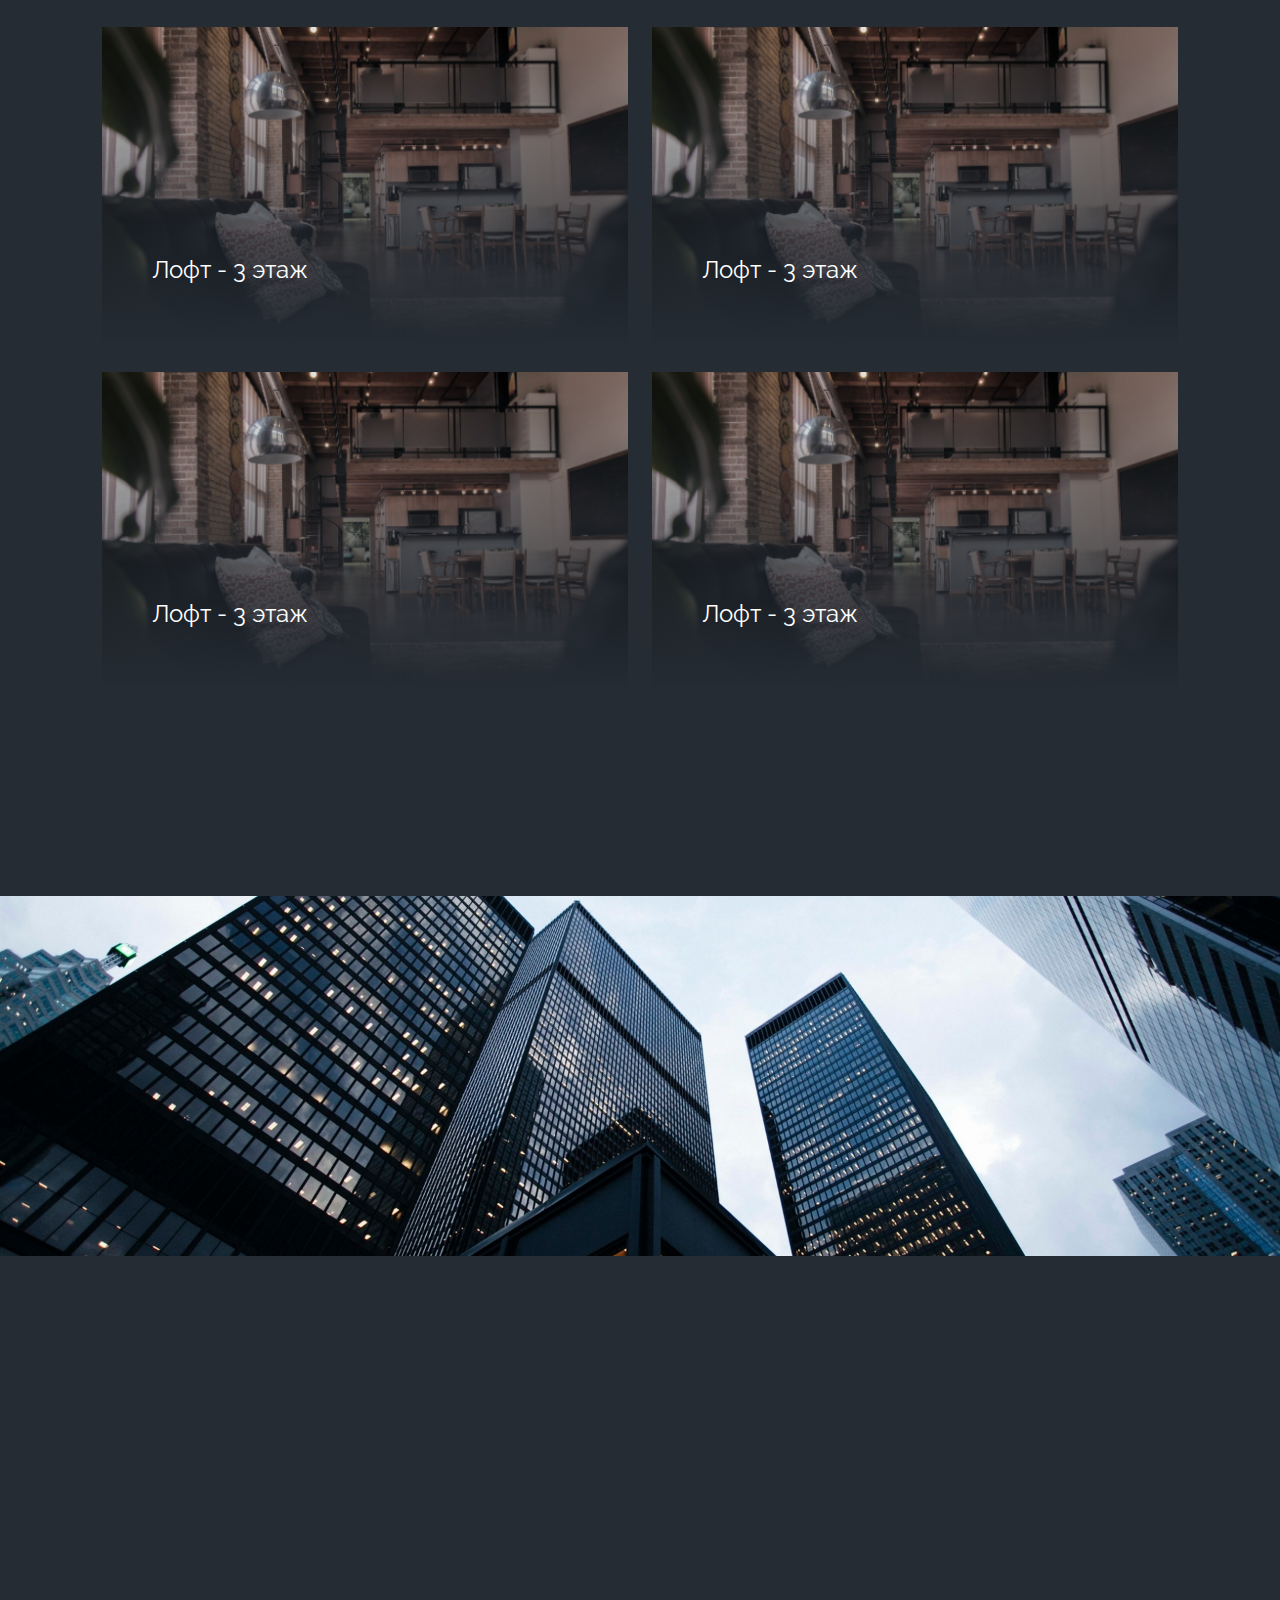
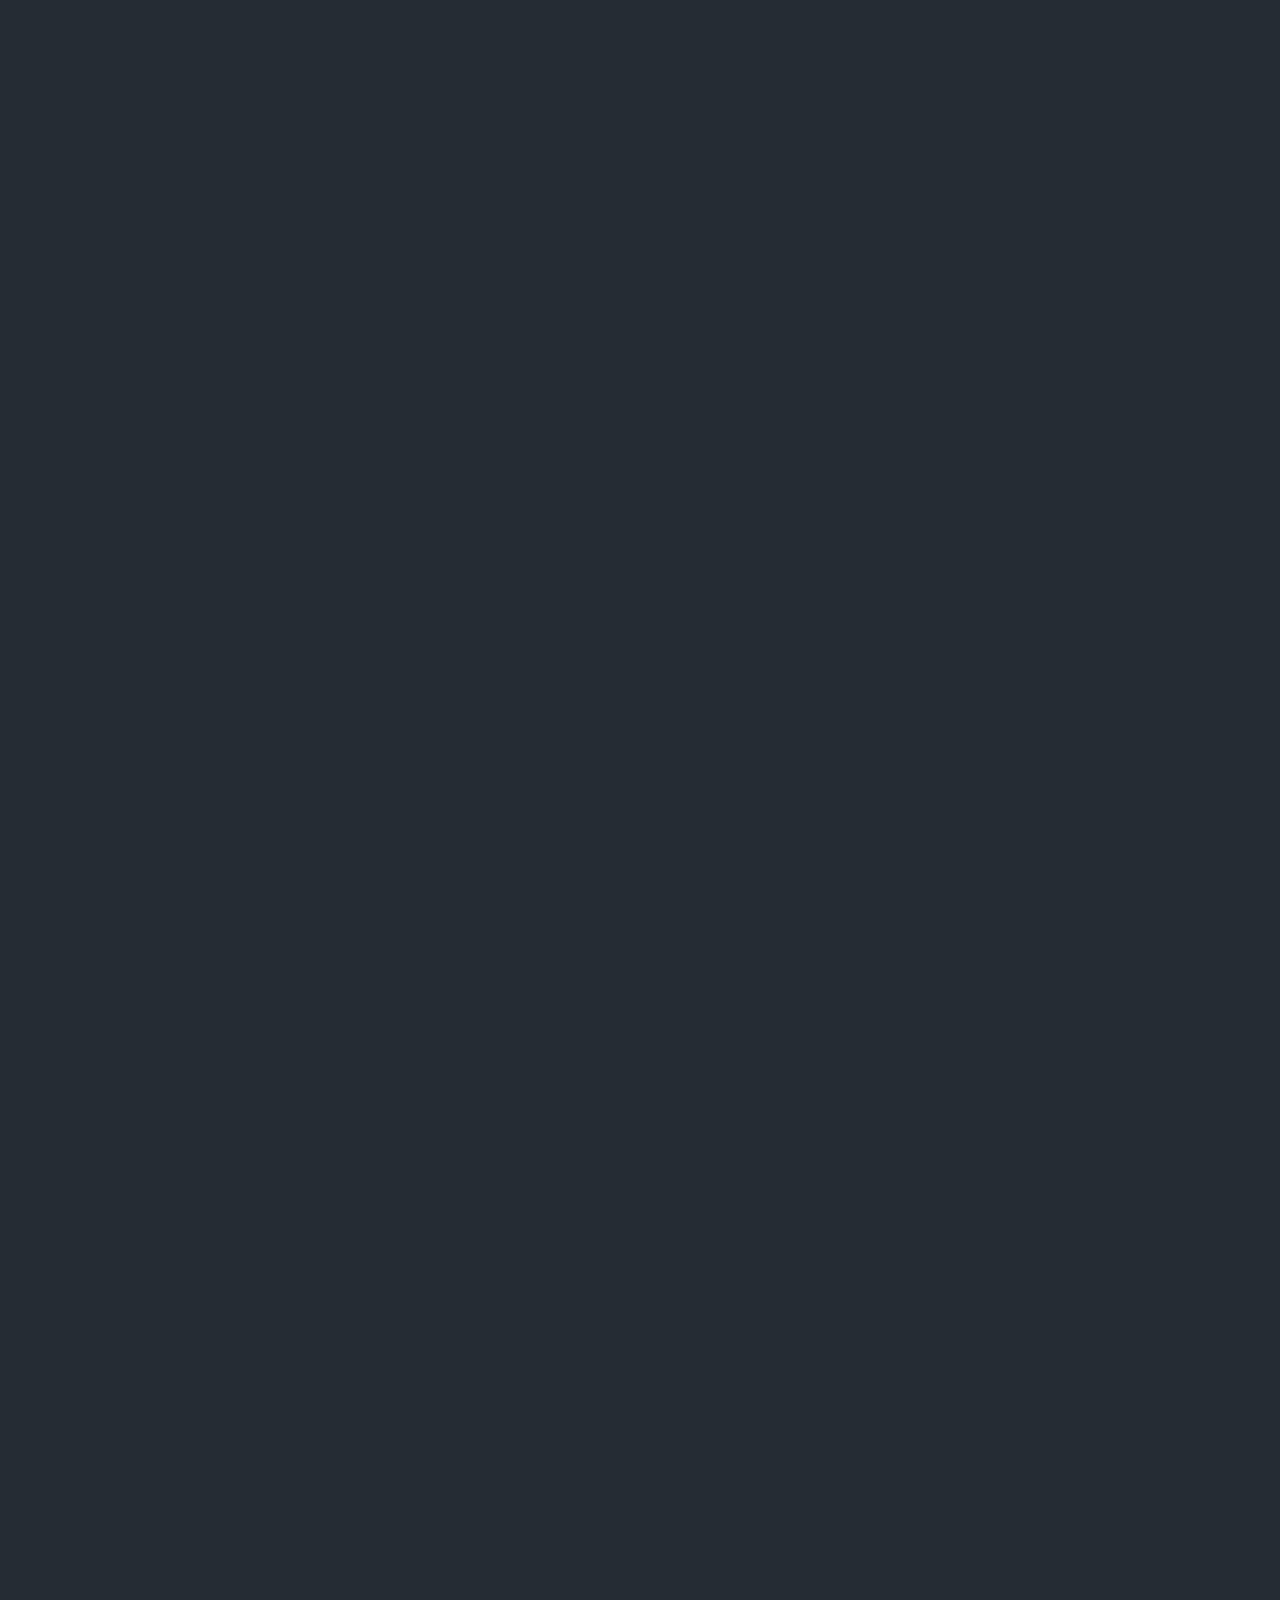
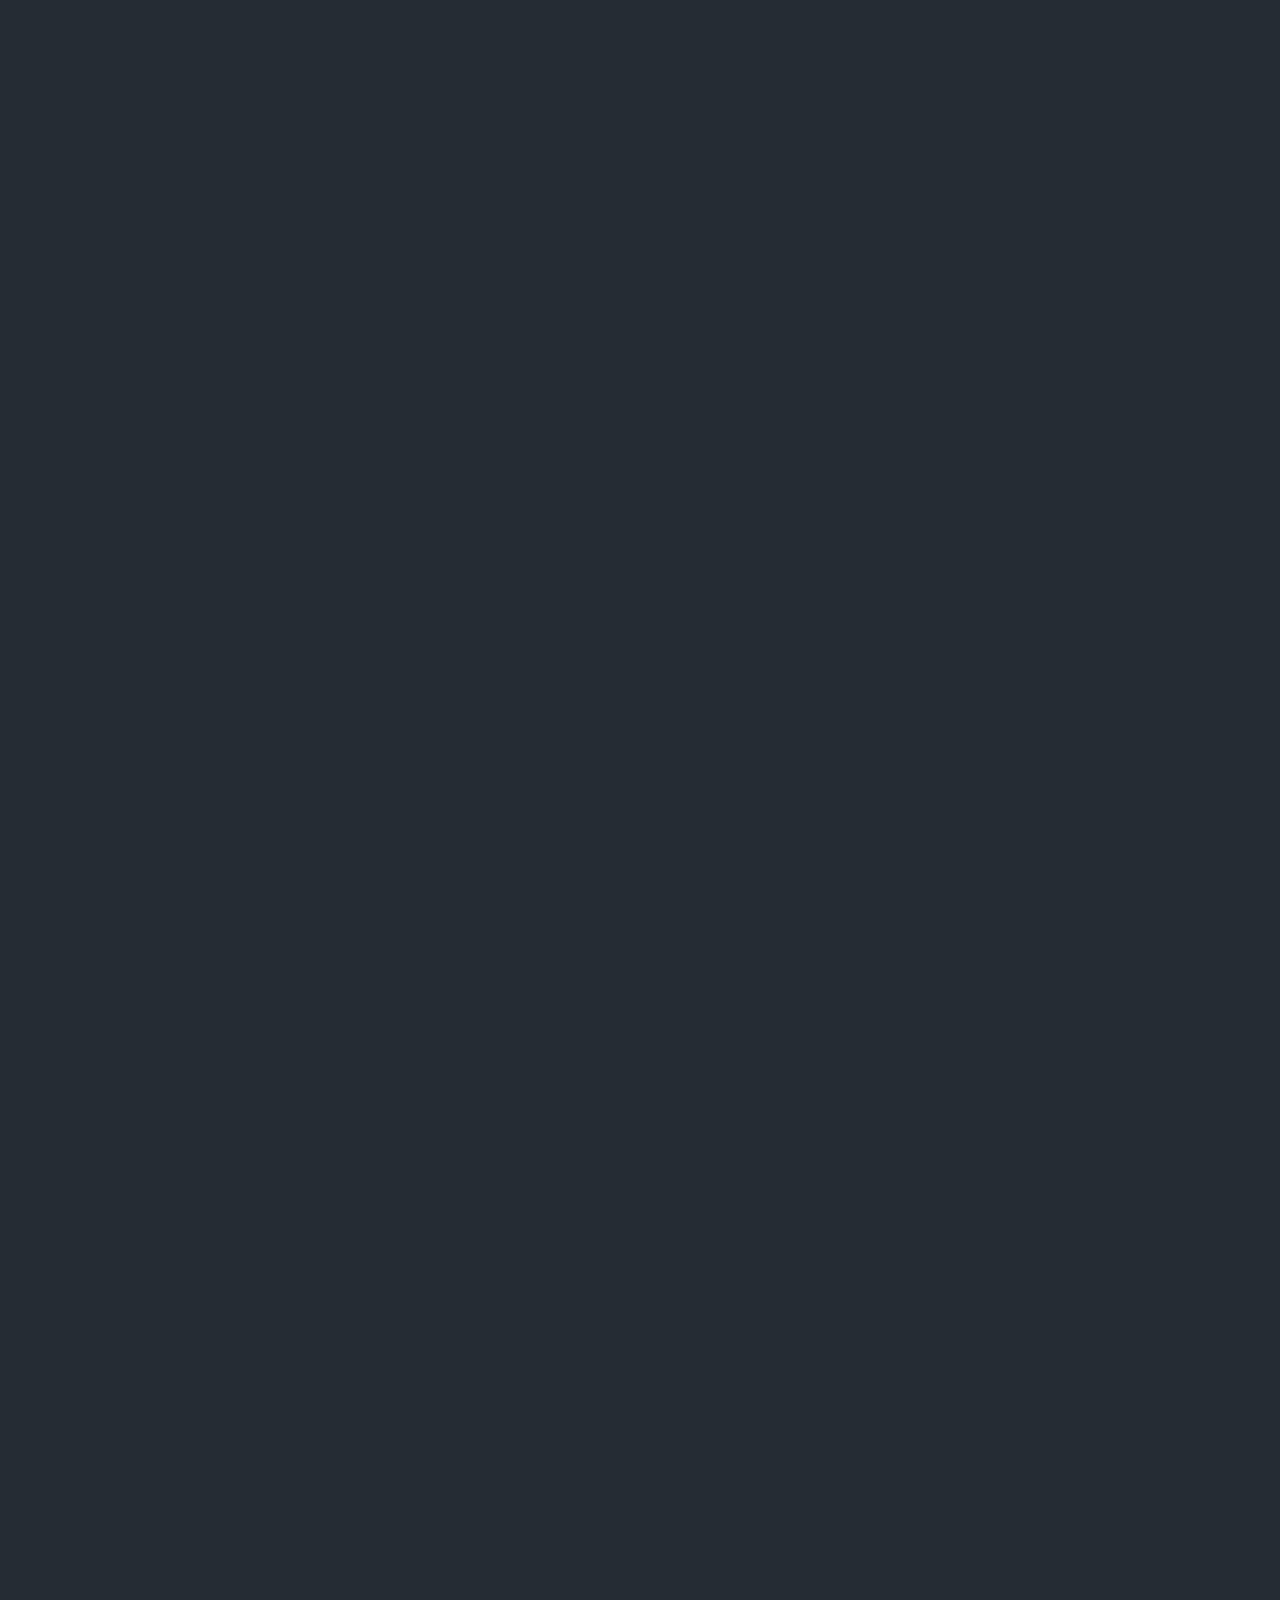
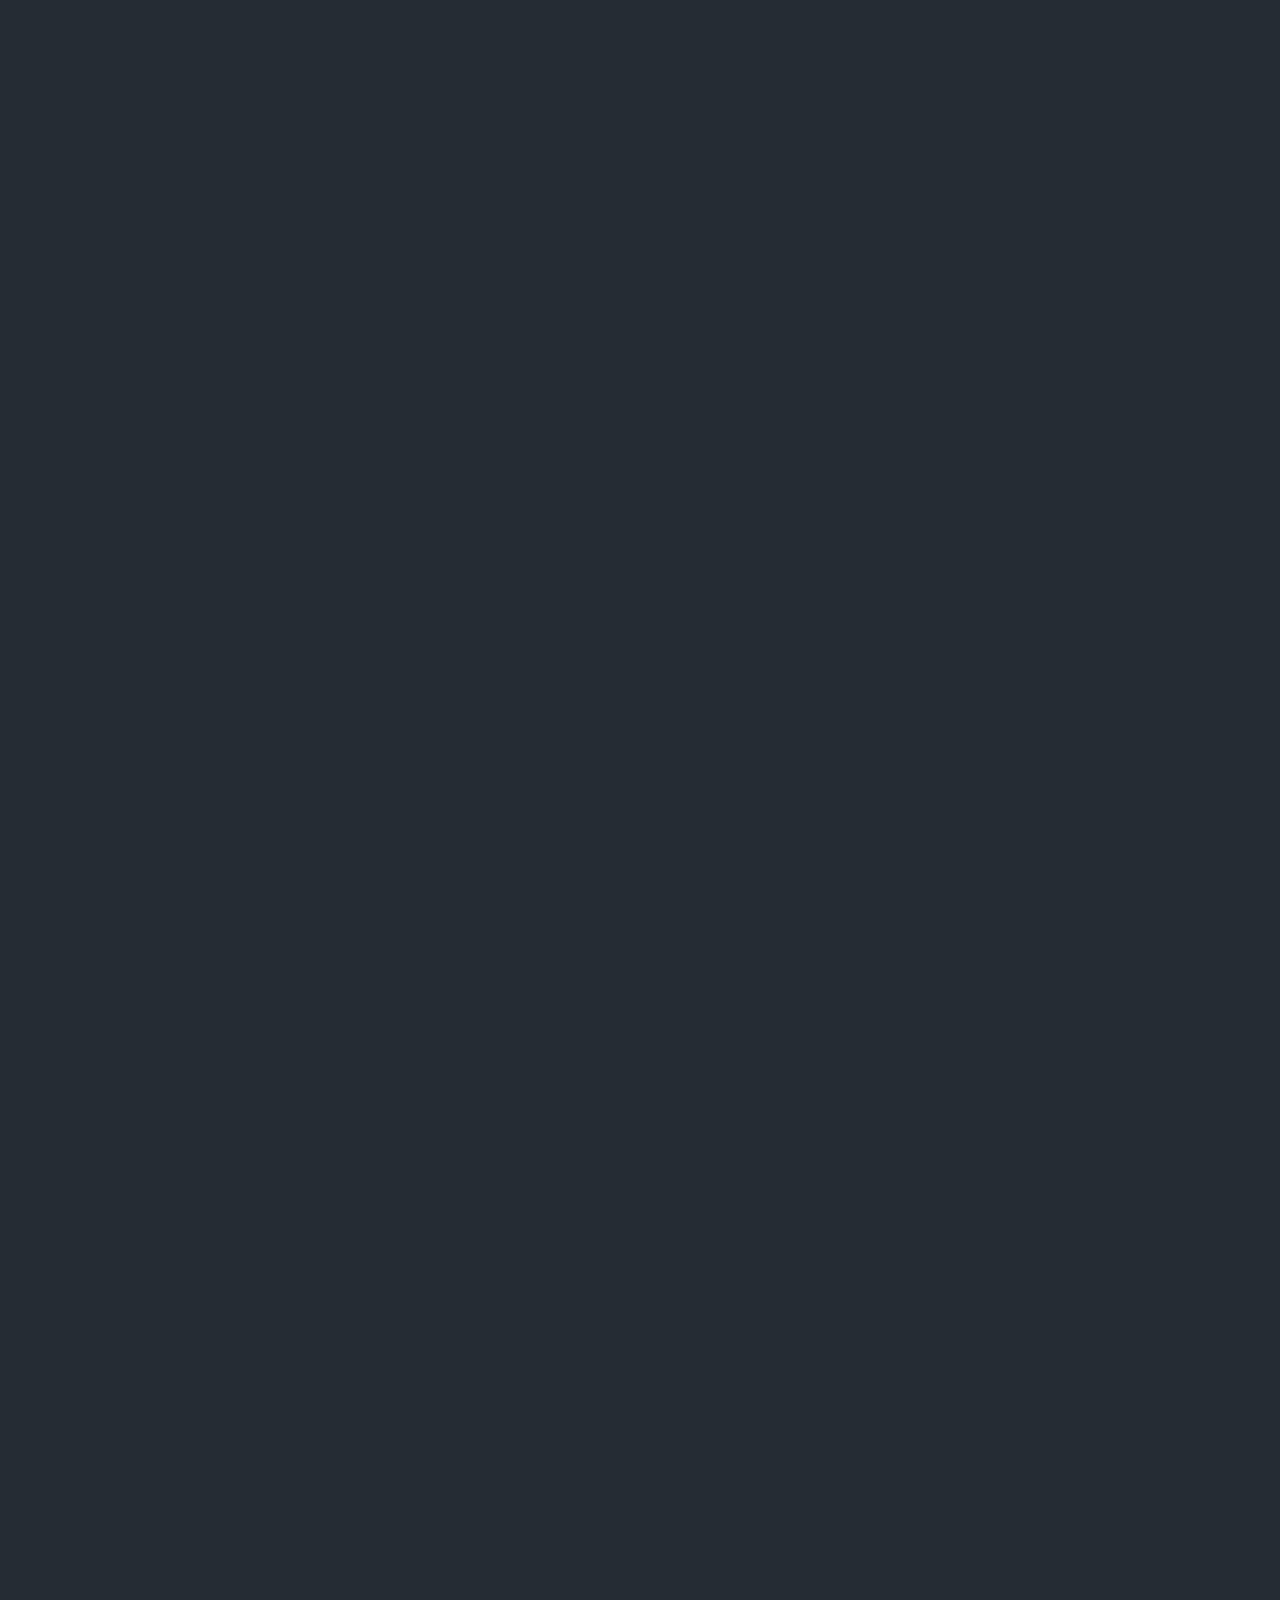
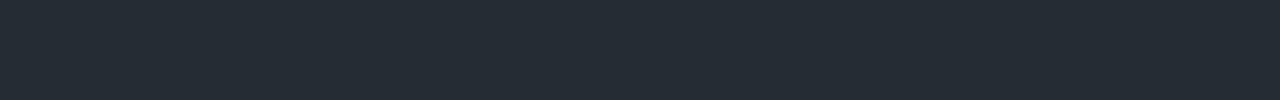
==== commit e2c8d186: "first3" ====
--- a/index.html
+++ b/index.html
@@ -136,5 +136,12 @@
       III  
     </div>
 </section>
+<section id="cta" class="section" style="background-image: url(img/Rectangle1.jpeg);">
+    <div class="container">
+        <div class="row">
+
+        </div>
+    </div>
+</section>
 </body>
 </html>--- a/css/styles.css
+++ b/css/styles.css
@@ -5,6 +5,7 @@
 @import '../css/bootstrap-skin.css';
 @import "./order.css";
 @import "./section-number.css";
+@import './img-section.css';
 
 .font1{
     font-family: "Playfair Display", serif !important;
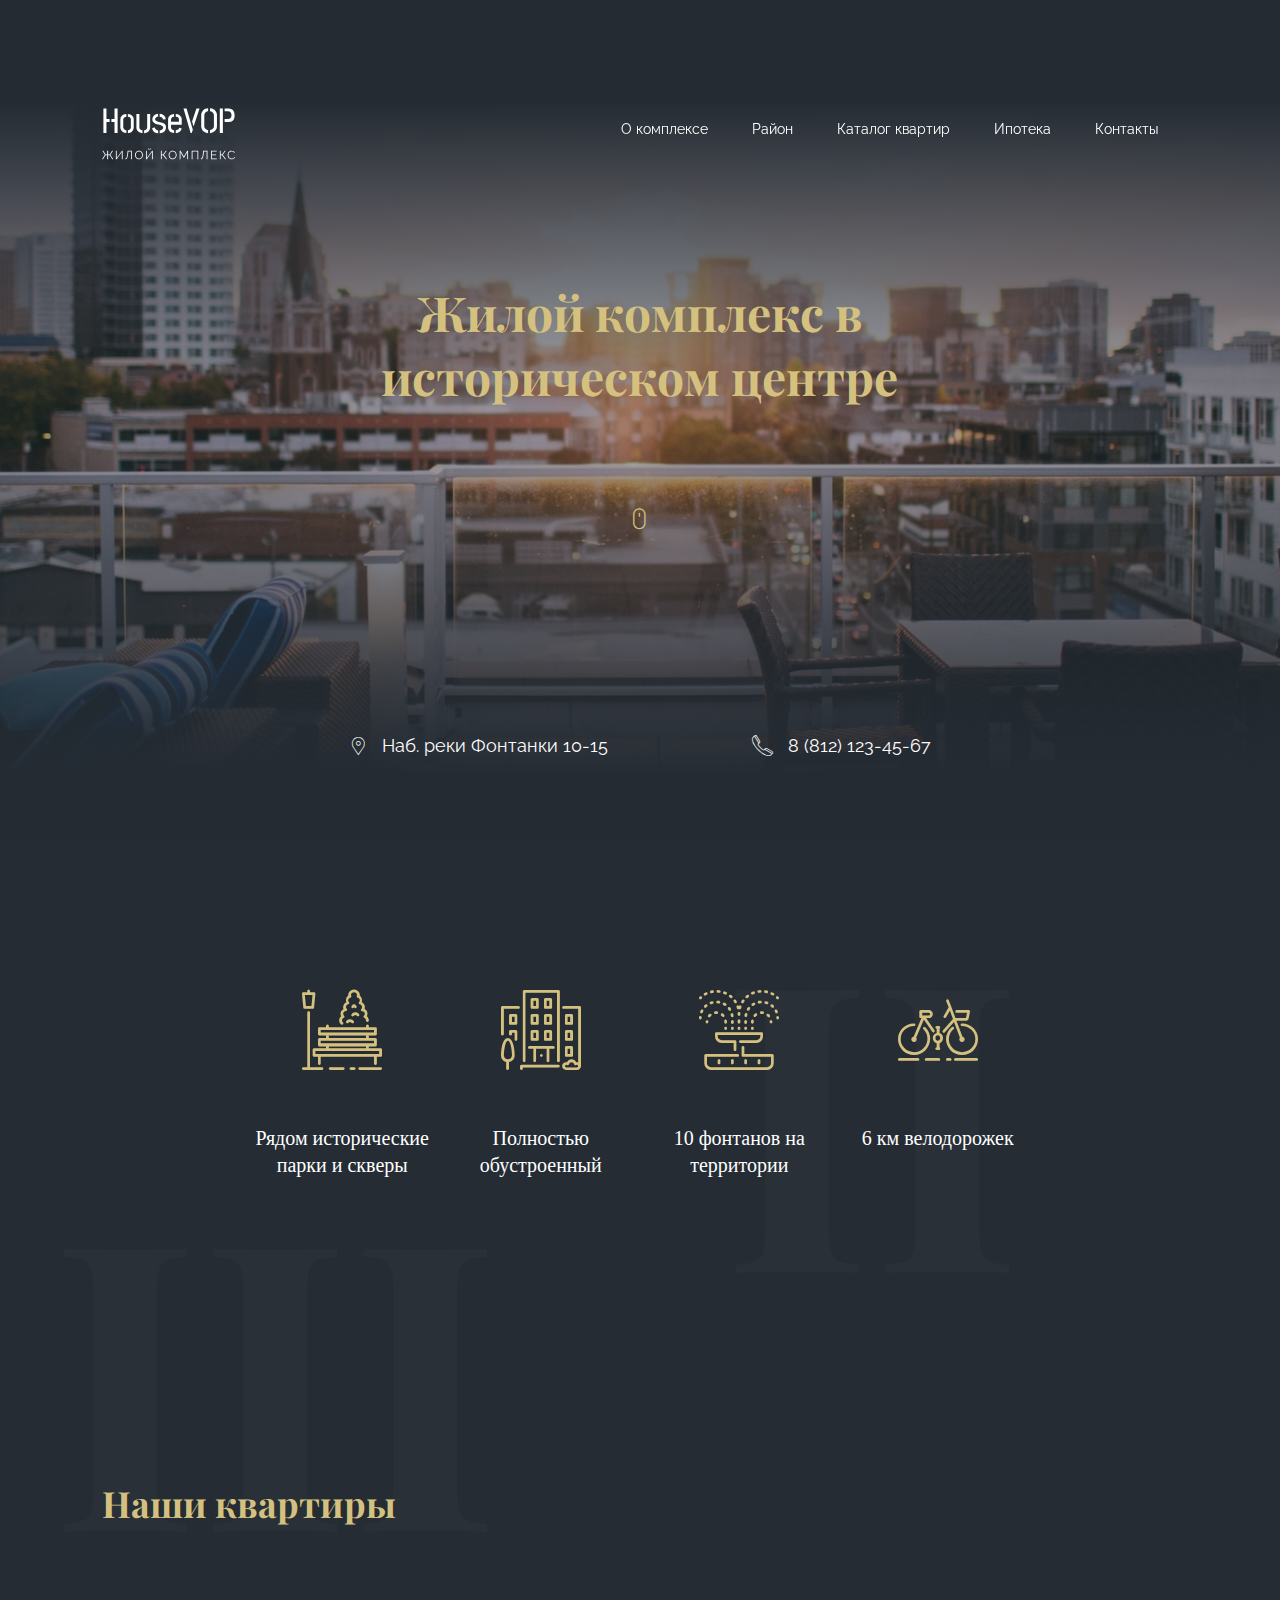
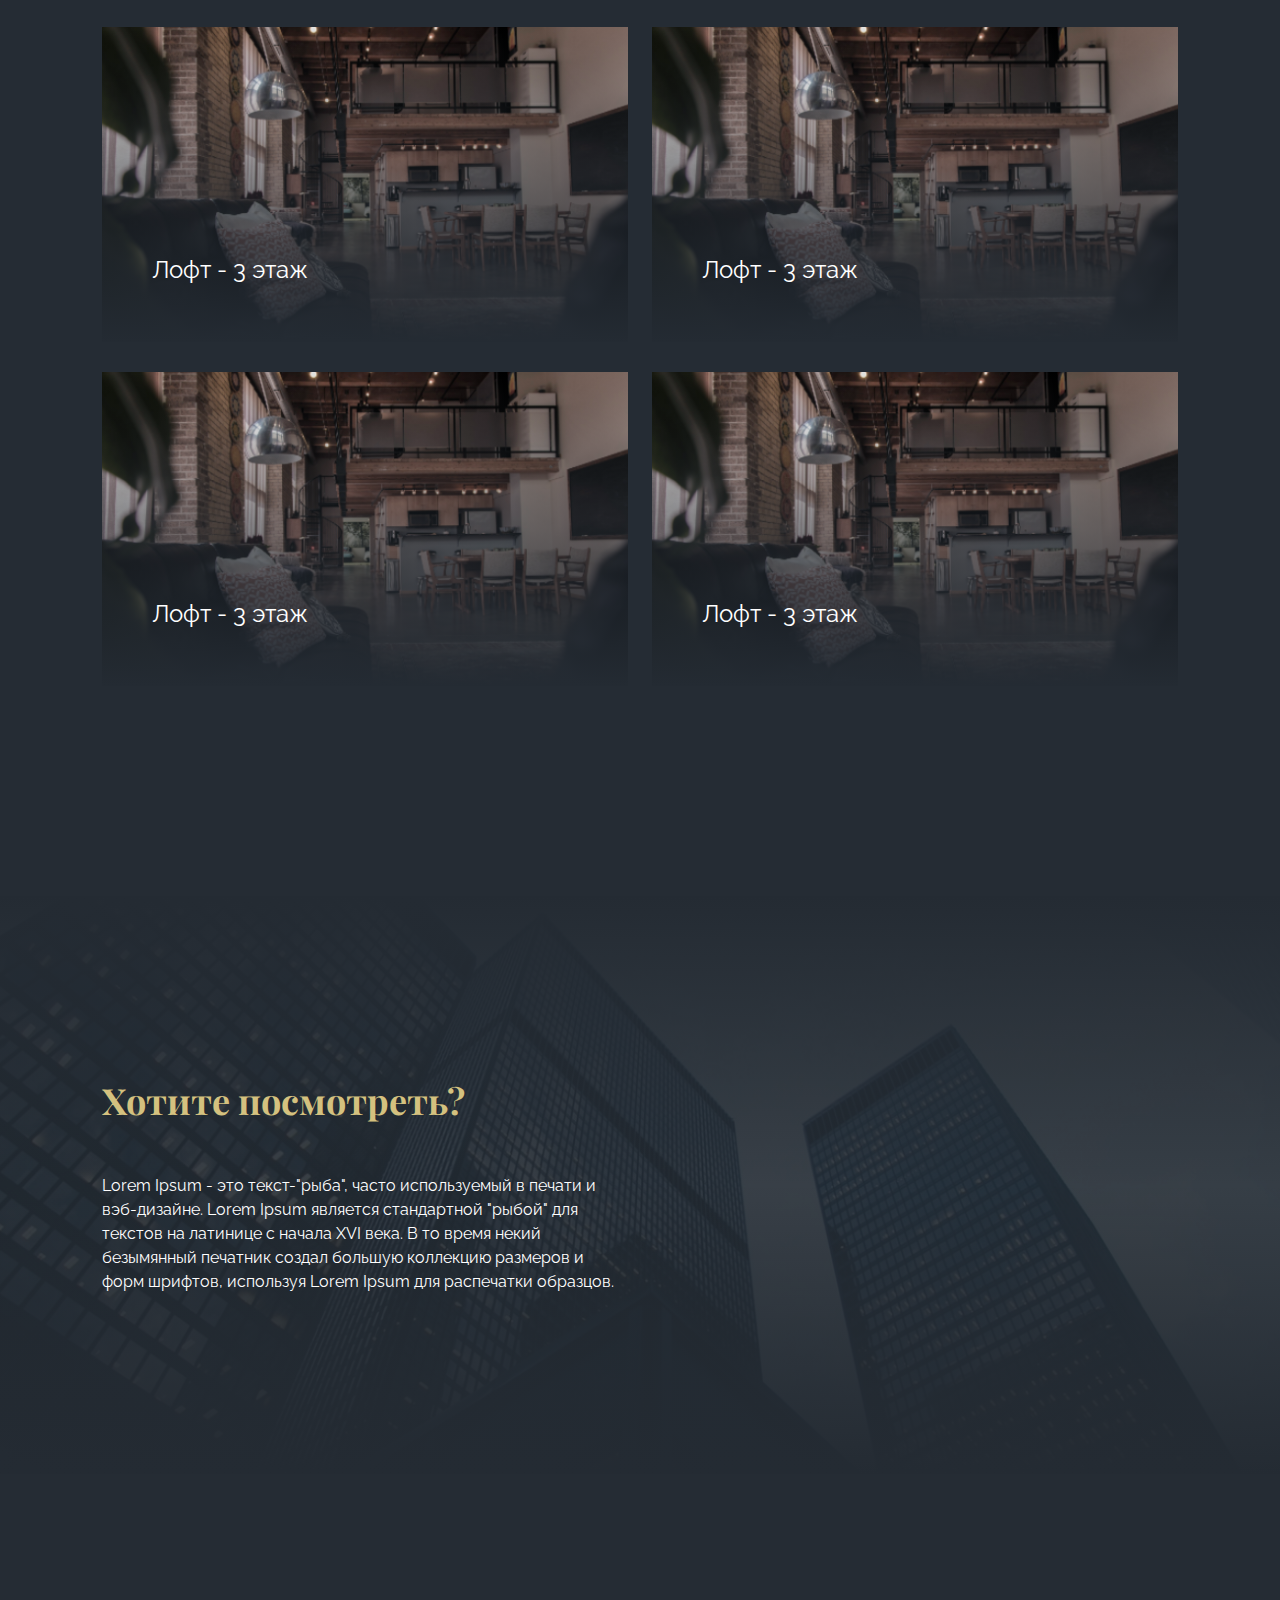
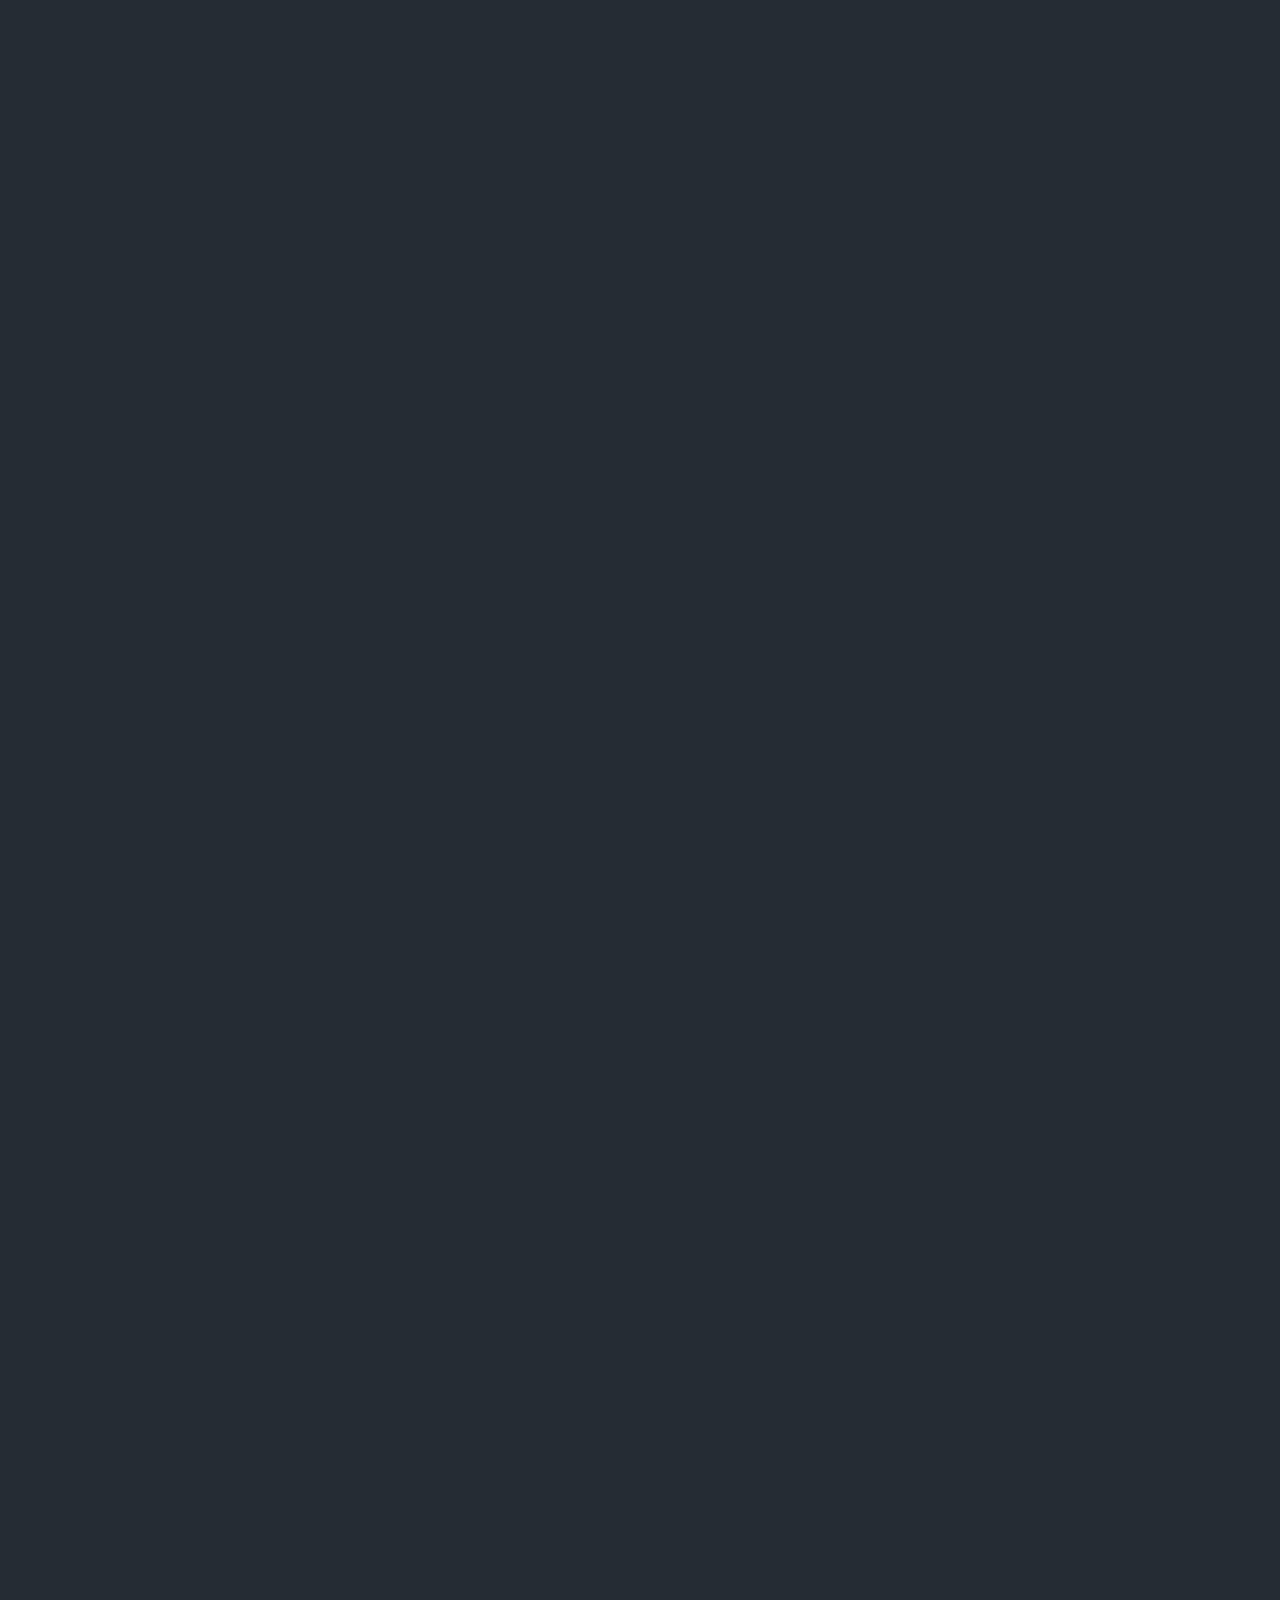
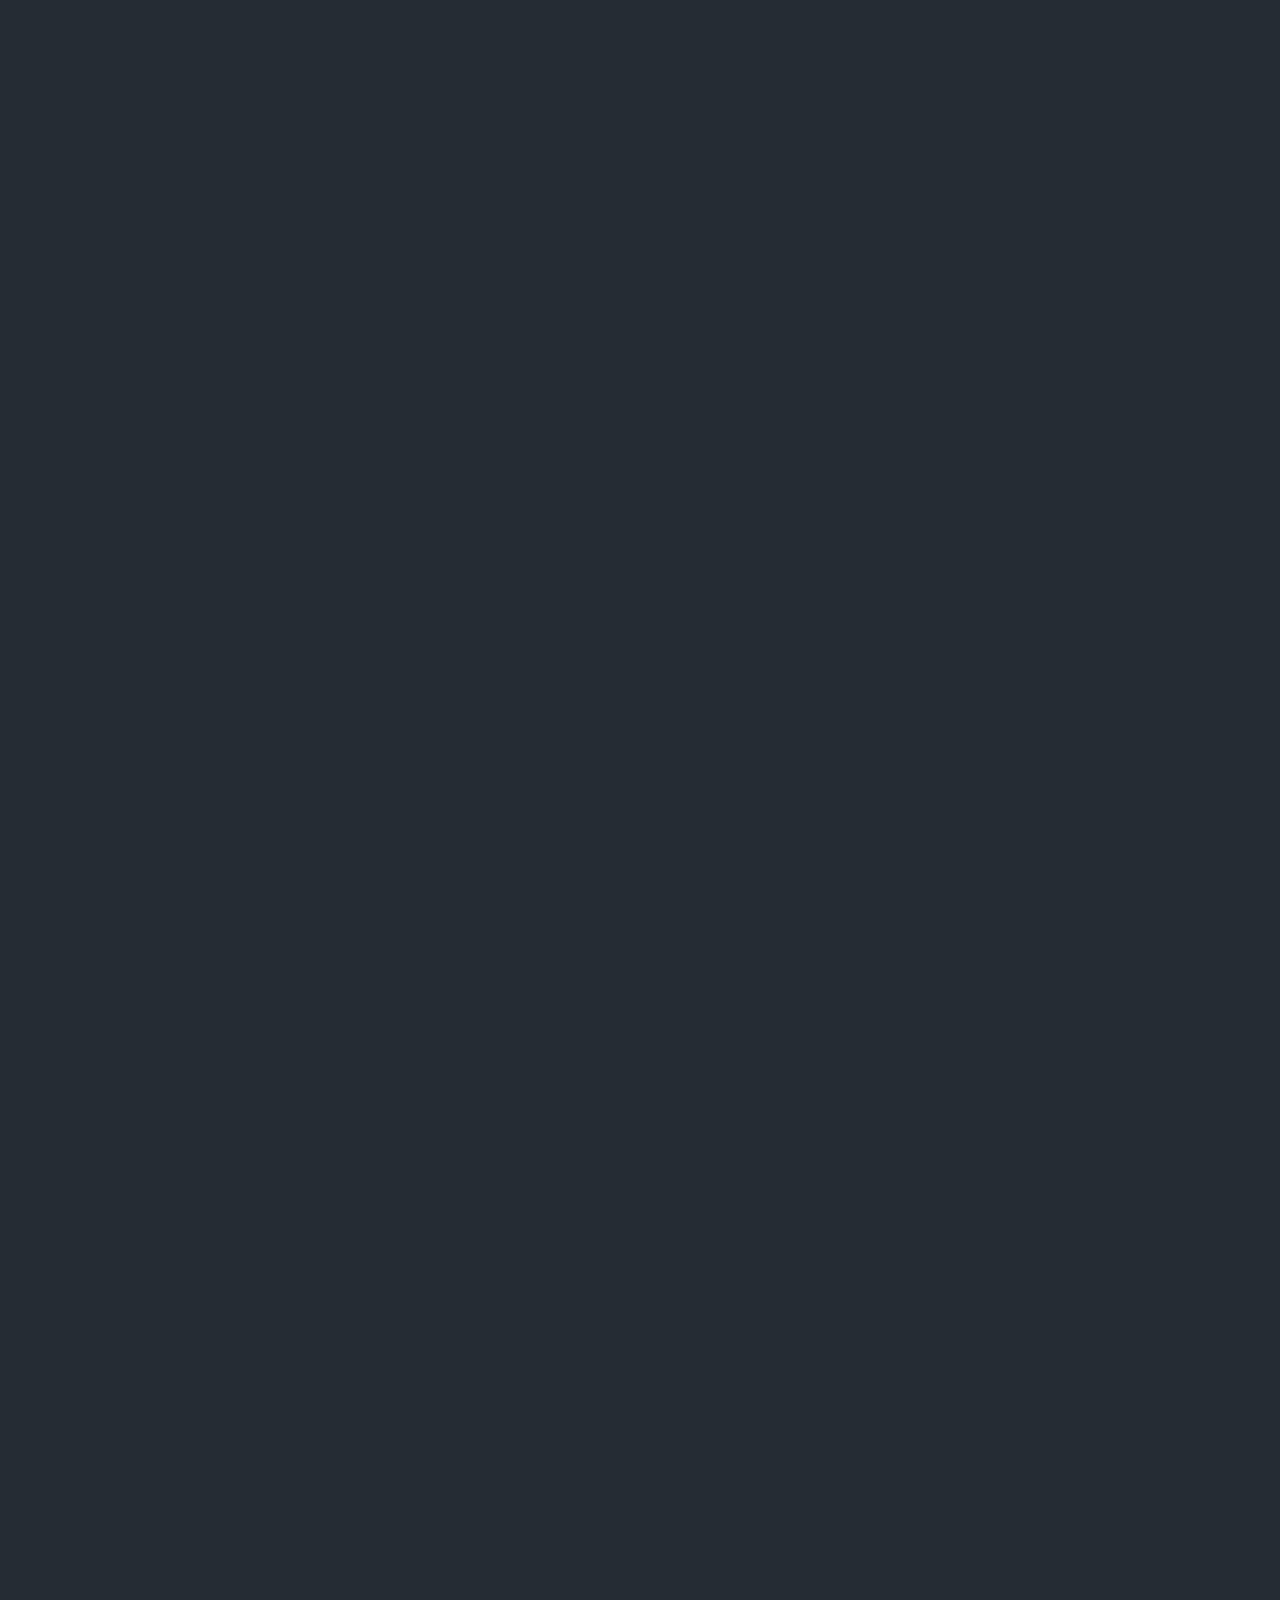
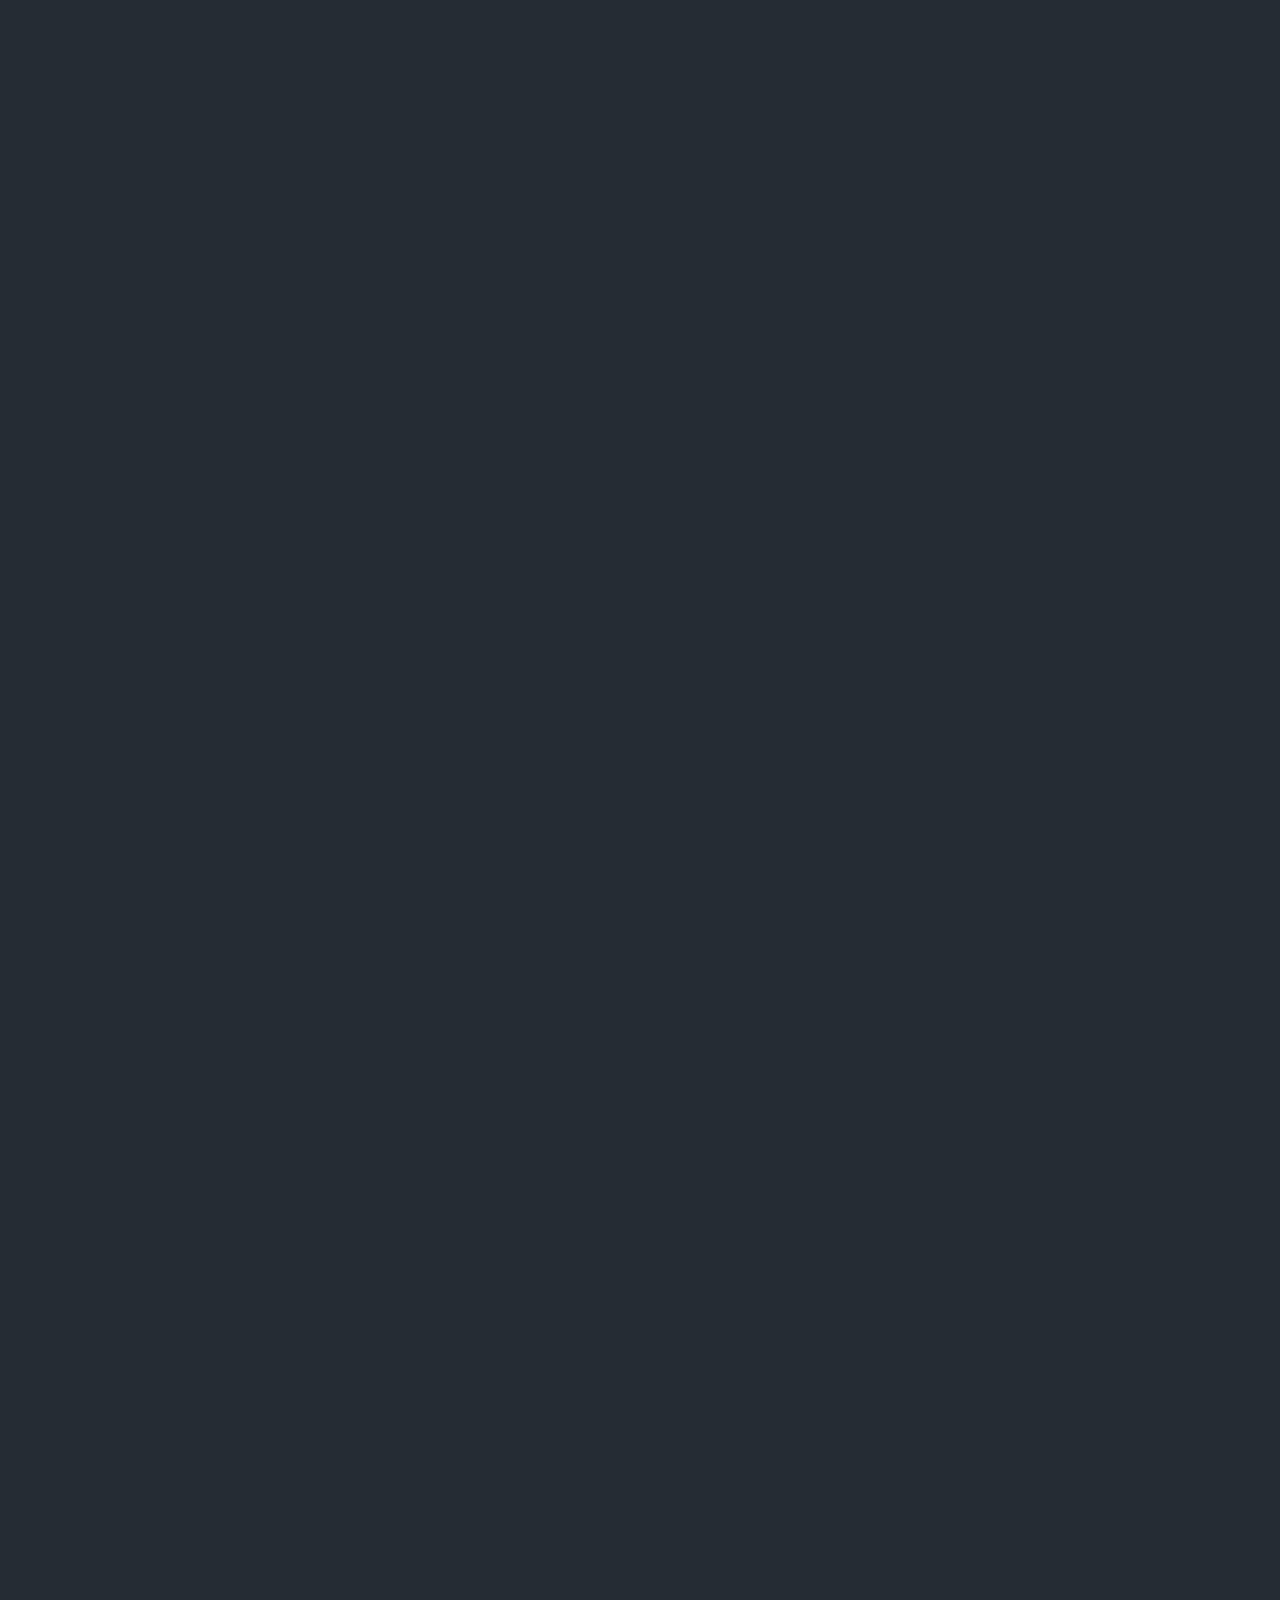
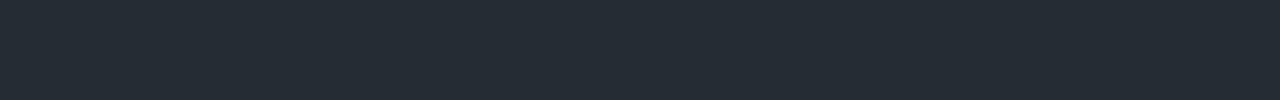
==== commit 00e222ba: "first4" ====
--- a/index.html
+++ b/index.html
@@ -138,8 +138,14 @@
 </section>
 <section id="cta" class="section" style="background-image: url(img/Rectangle1.jpeg);">
     <div class="container">
-        <div class="row">
+        <div class="row posit">
+<div class="col-md-6">
+    <h2>Хотите посмотреть?</h2>
+    <p>Lorem Ipsum - это текст-"рыба", часто используемый в печати и вэб-дизайне. Lorem Ipsum является стандартной "рыбой" для текстов на латинице с начала XVI века. В то время некий безымянный печатник создал большую коллекцию размеров и форм шрифтов, используя Lorem Ipsum для распечатки образцов. </p>
+</div>
+<div class="col-md-6">
 
+</div>
         </div>
     </div>
 </section>
--- a/css/styles.css
+++ b/css/styles.css
@@ -6,6 +6,7 @@
 @import "./order.css";
 @import "./section-number.css";
 @import './img-section.css';
+@import "./cta.css";
 
 .font1{
     font-family: "Playfair Display", serif !important;
@@ -166,3 +167,16 @@
    color: rgb(212, 193, 127);
     font-size: 21px;
 }
+.posit{
+    position: relative;
+}
+p{
+    line-height: 24px;
+    font-size: 16px;
+    font-weight: 400;
+    font-family: 'Raleway';
+    margin-bottom: 0;
+}
+h2{
+    margin-bottom: 50px;
+}
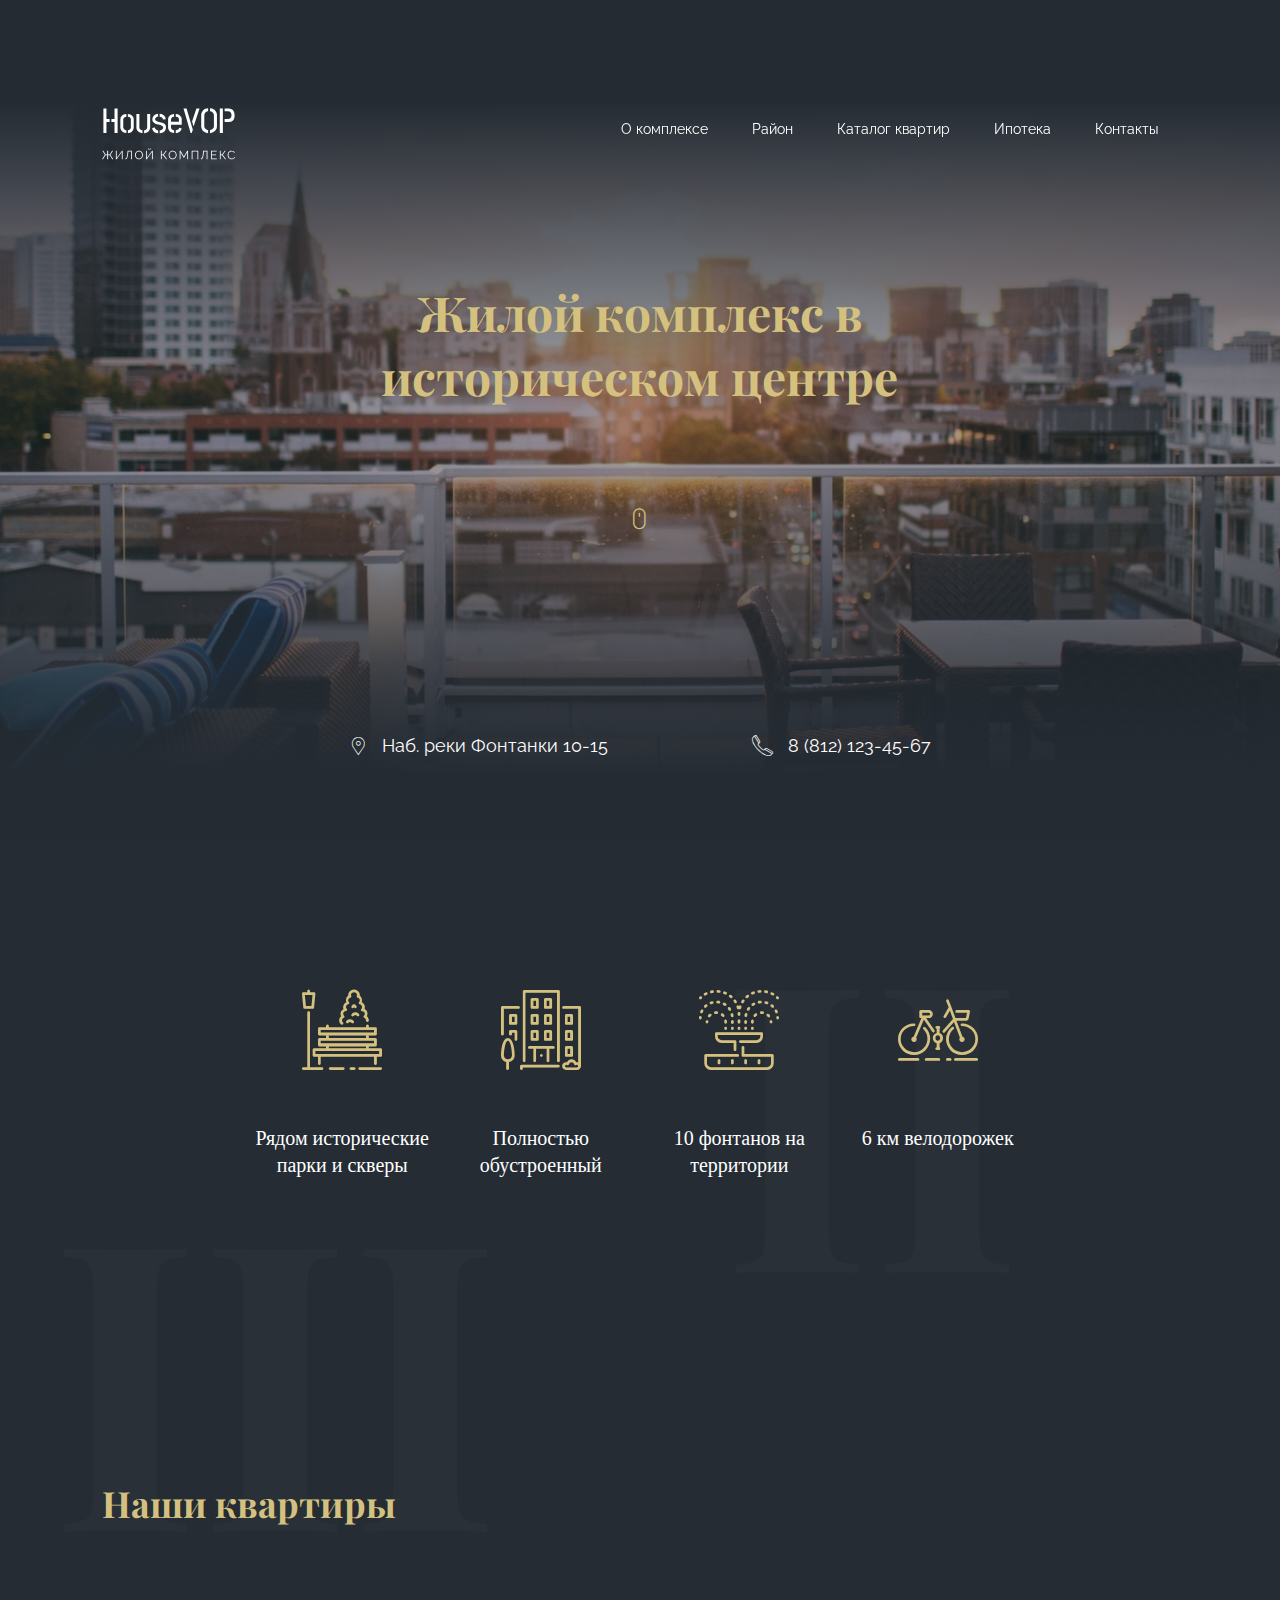
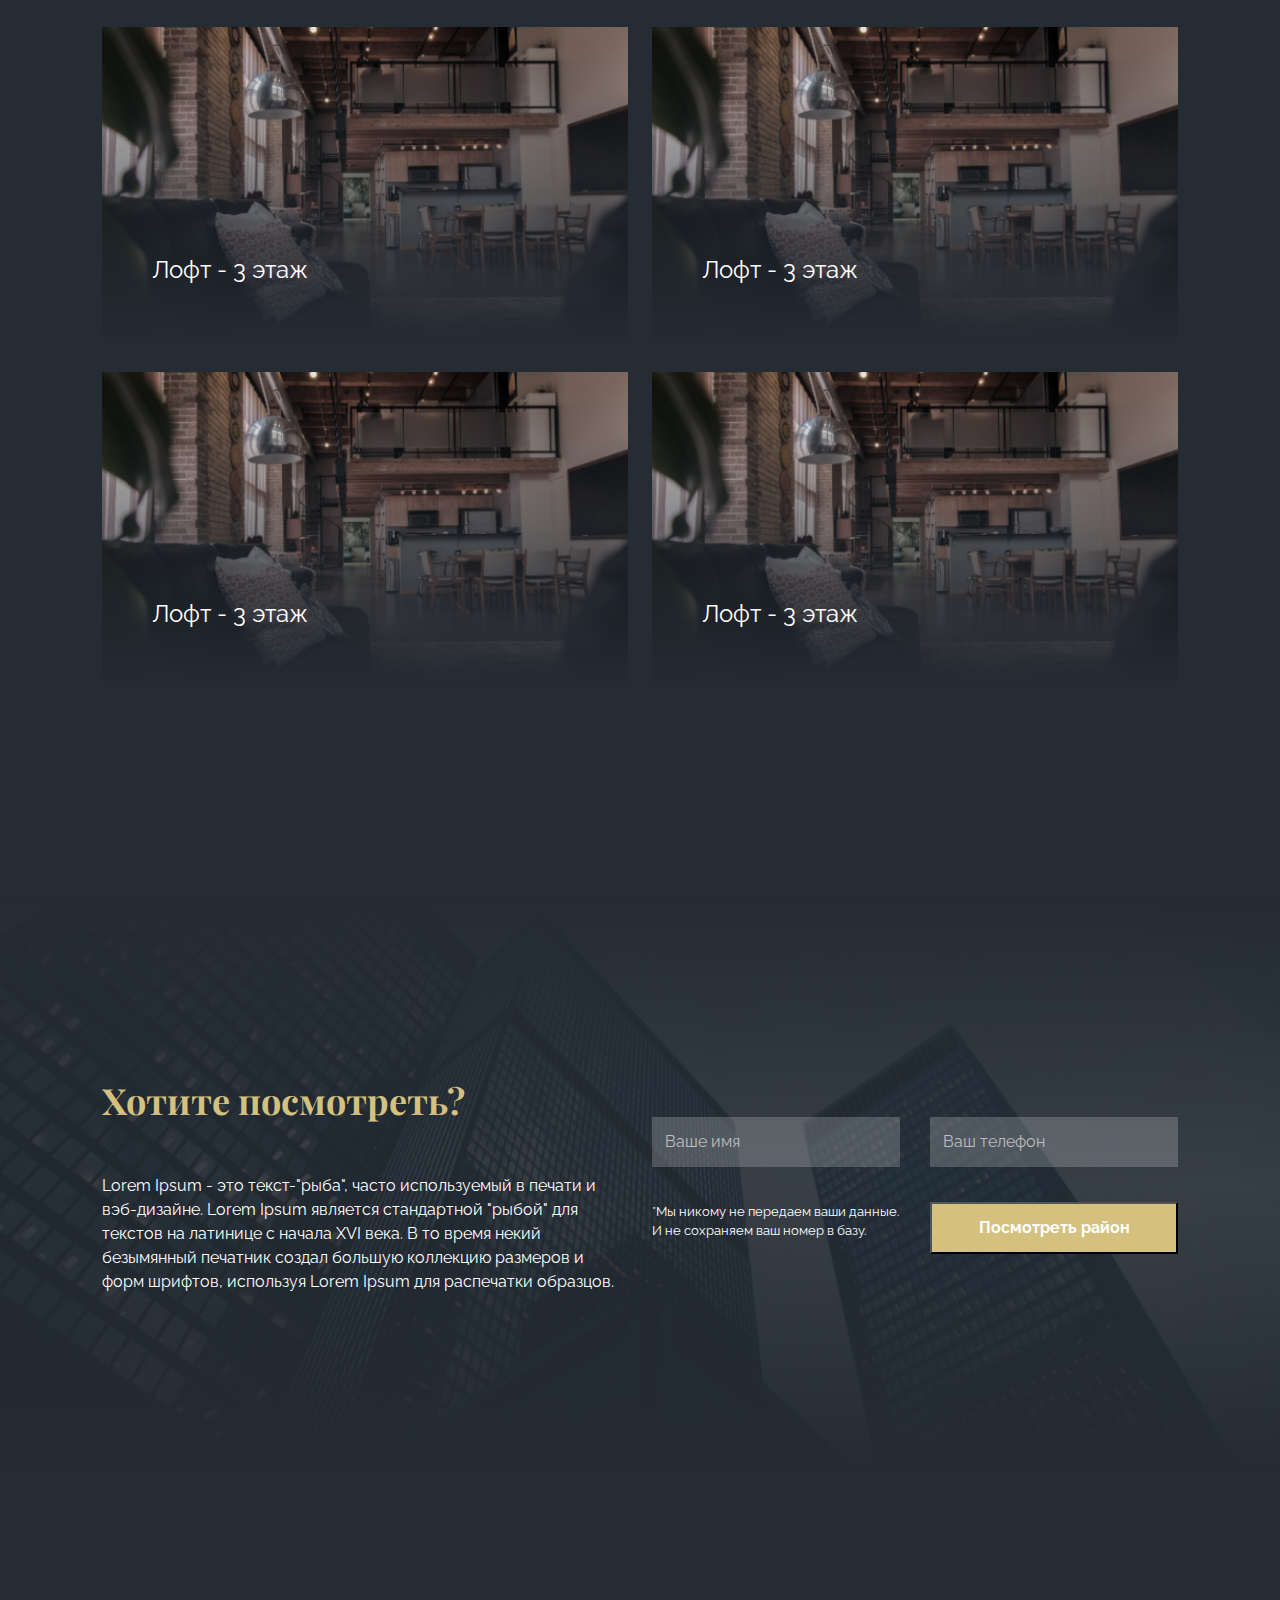
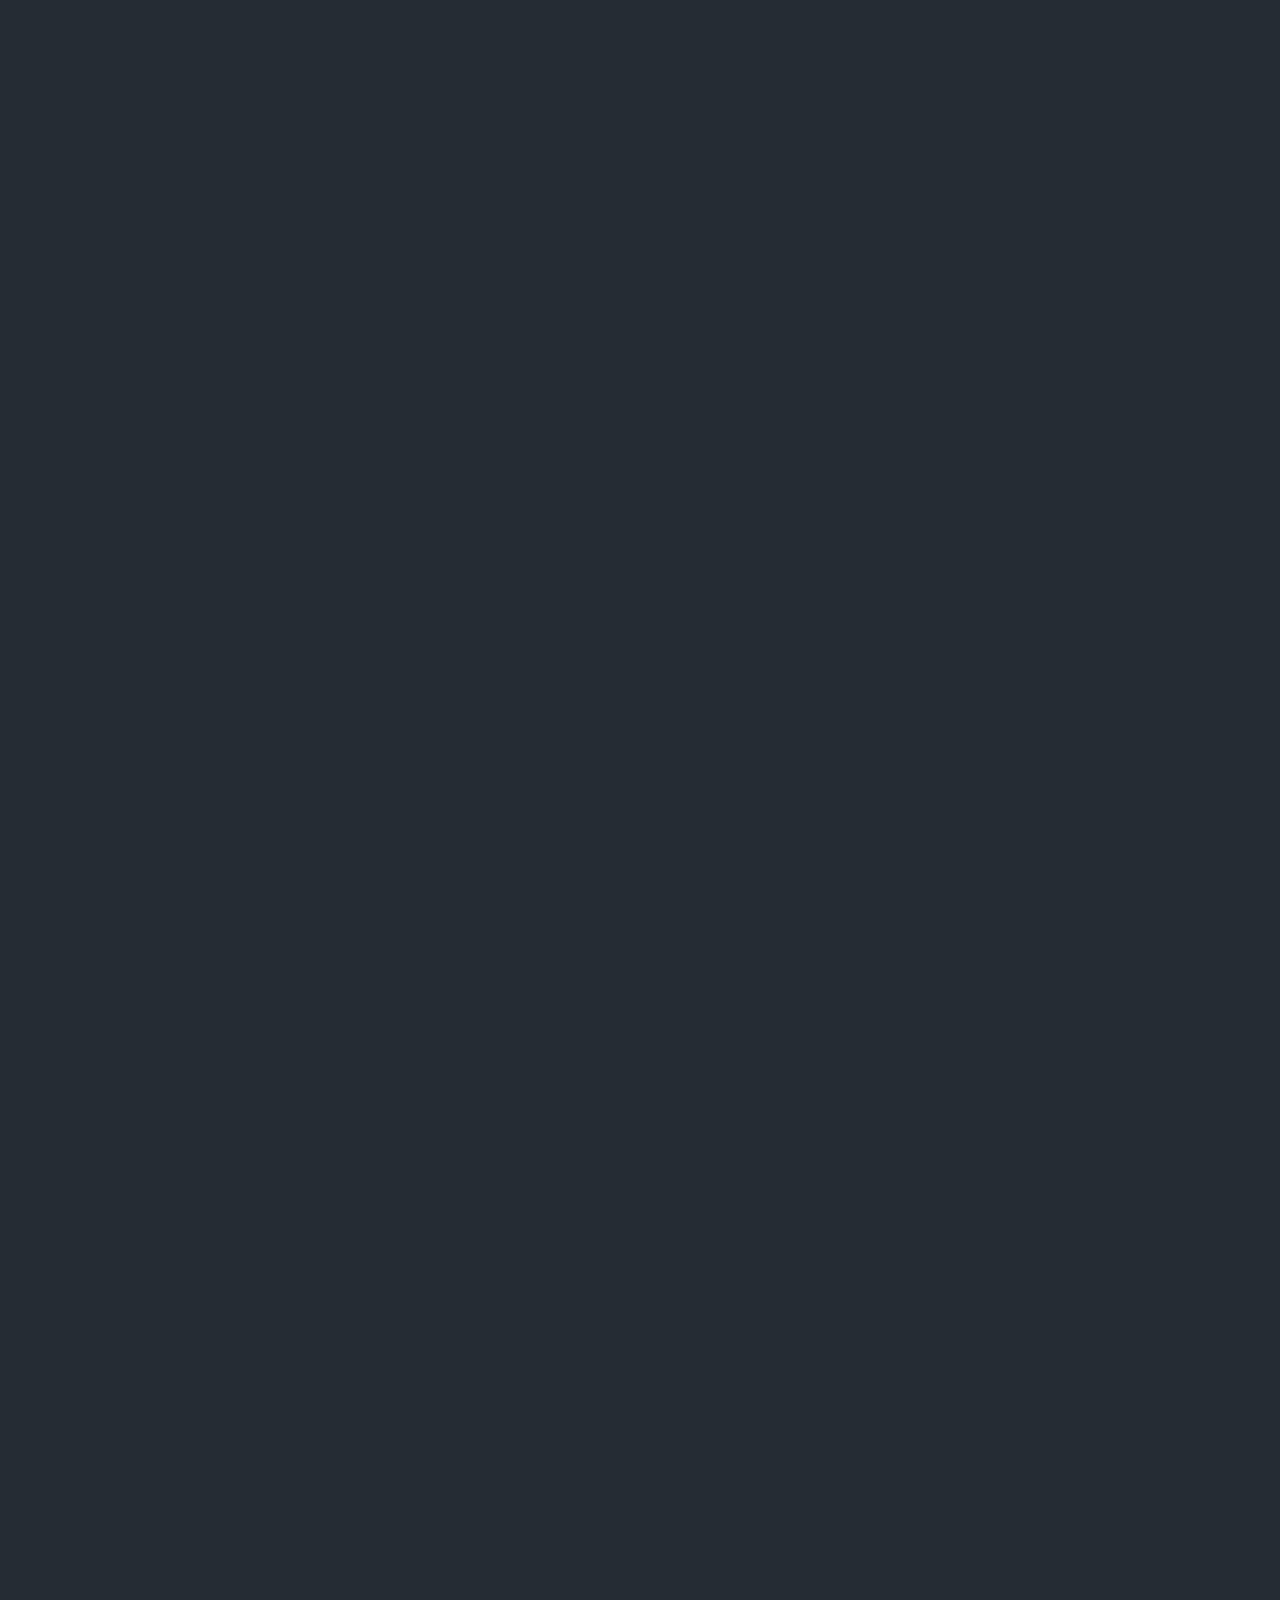
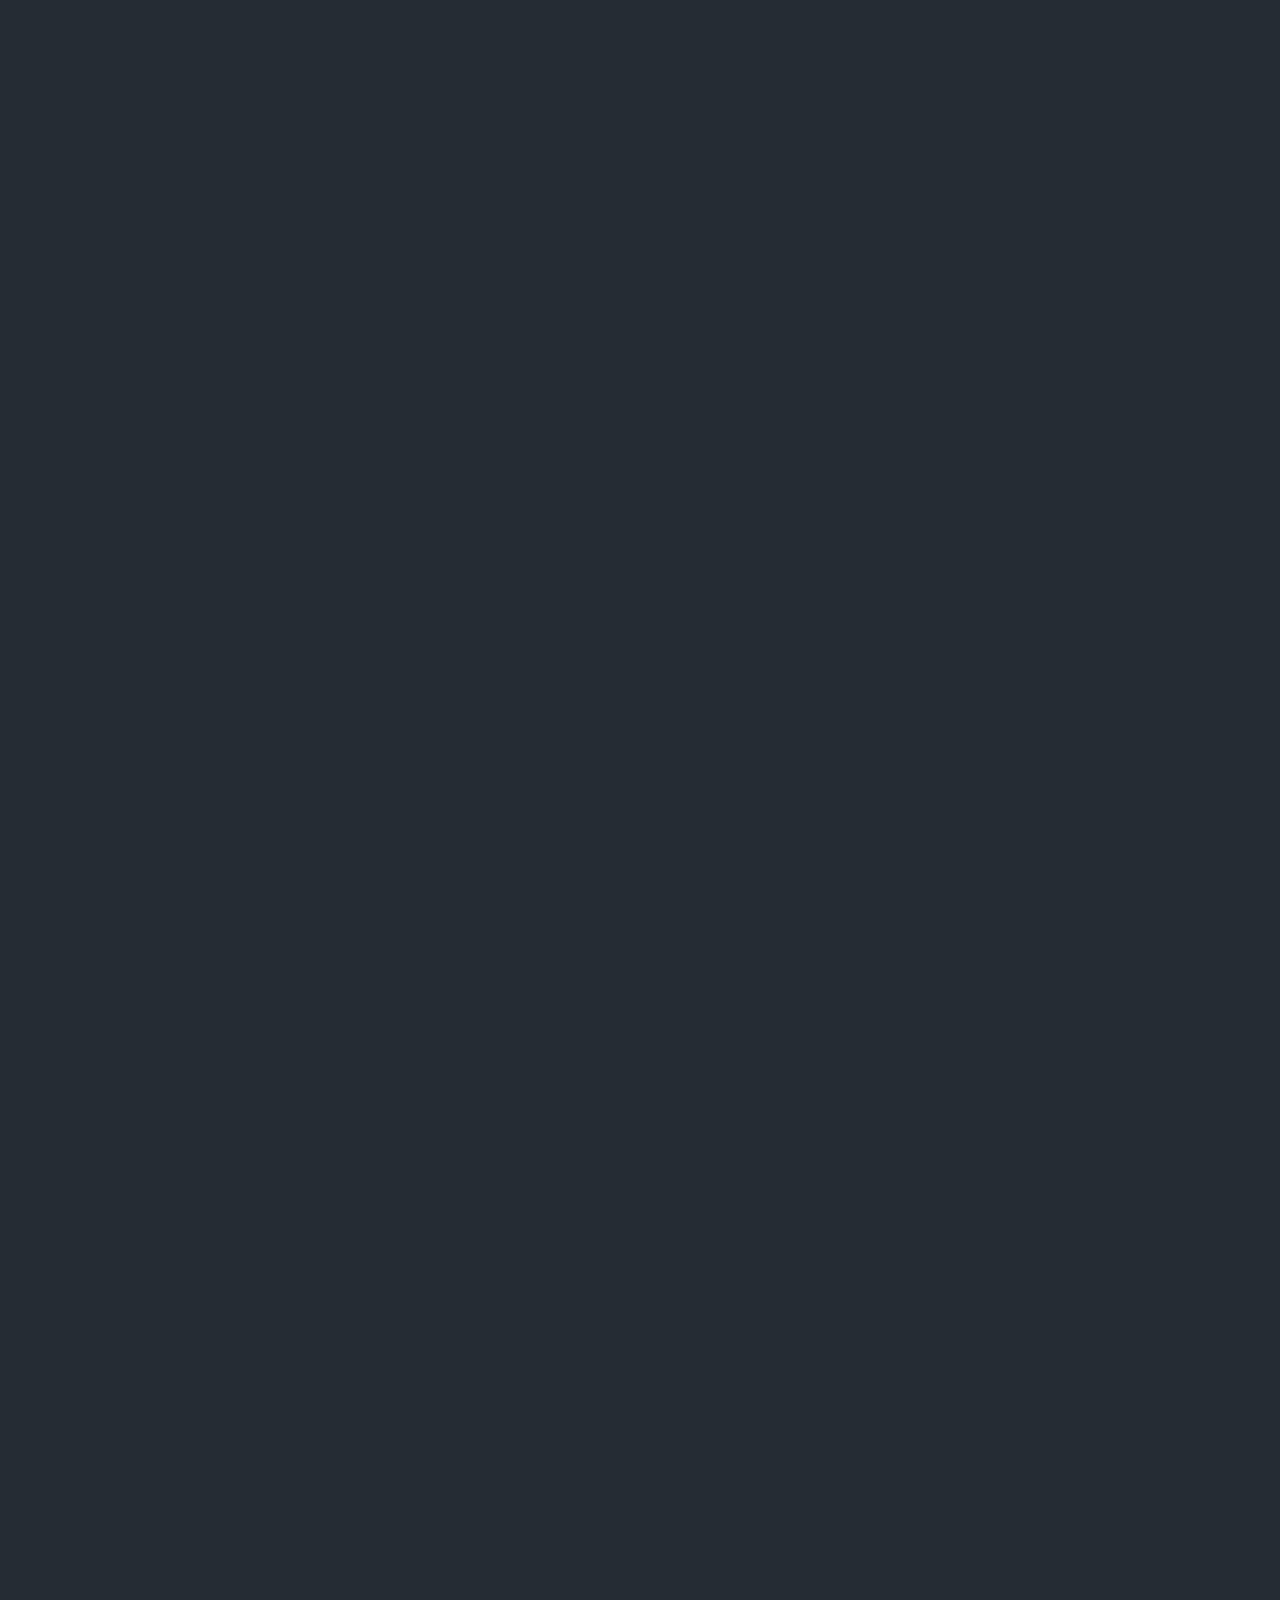
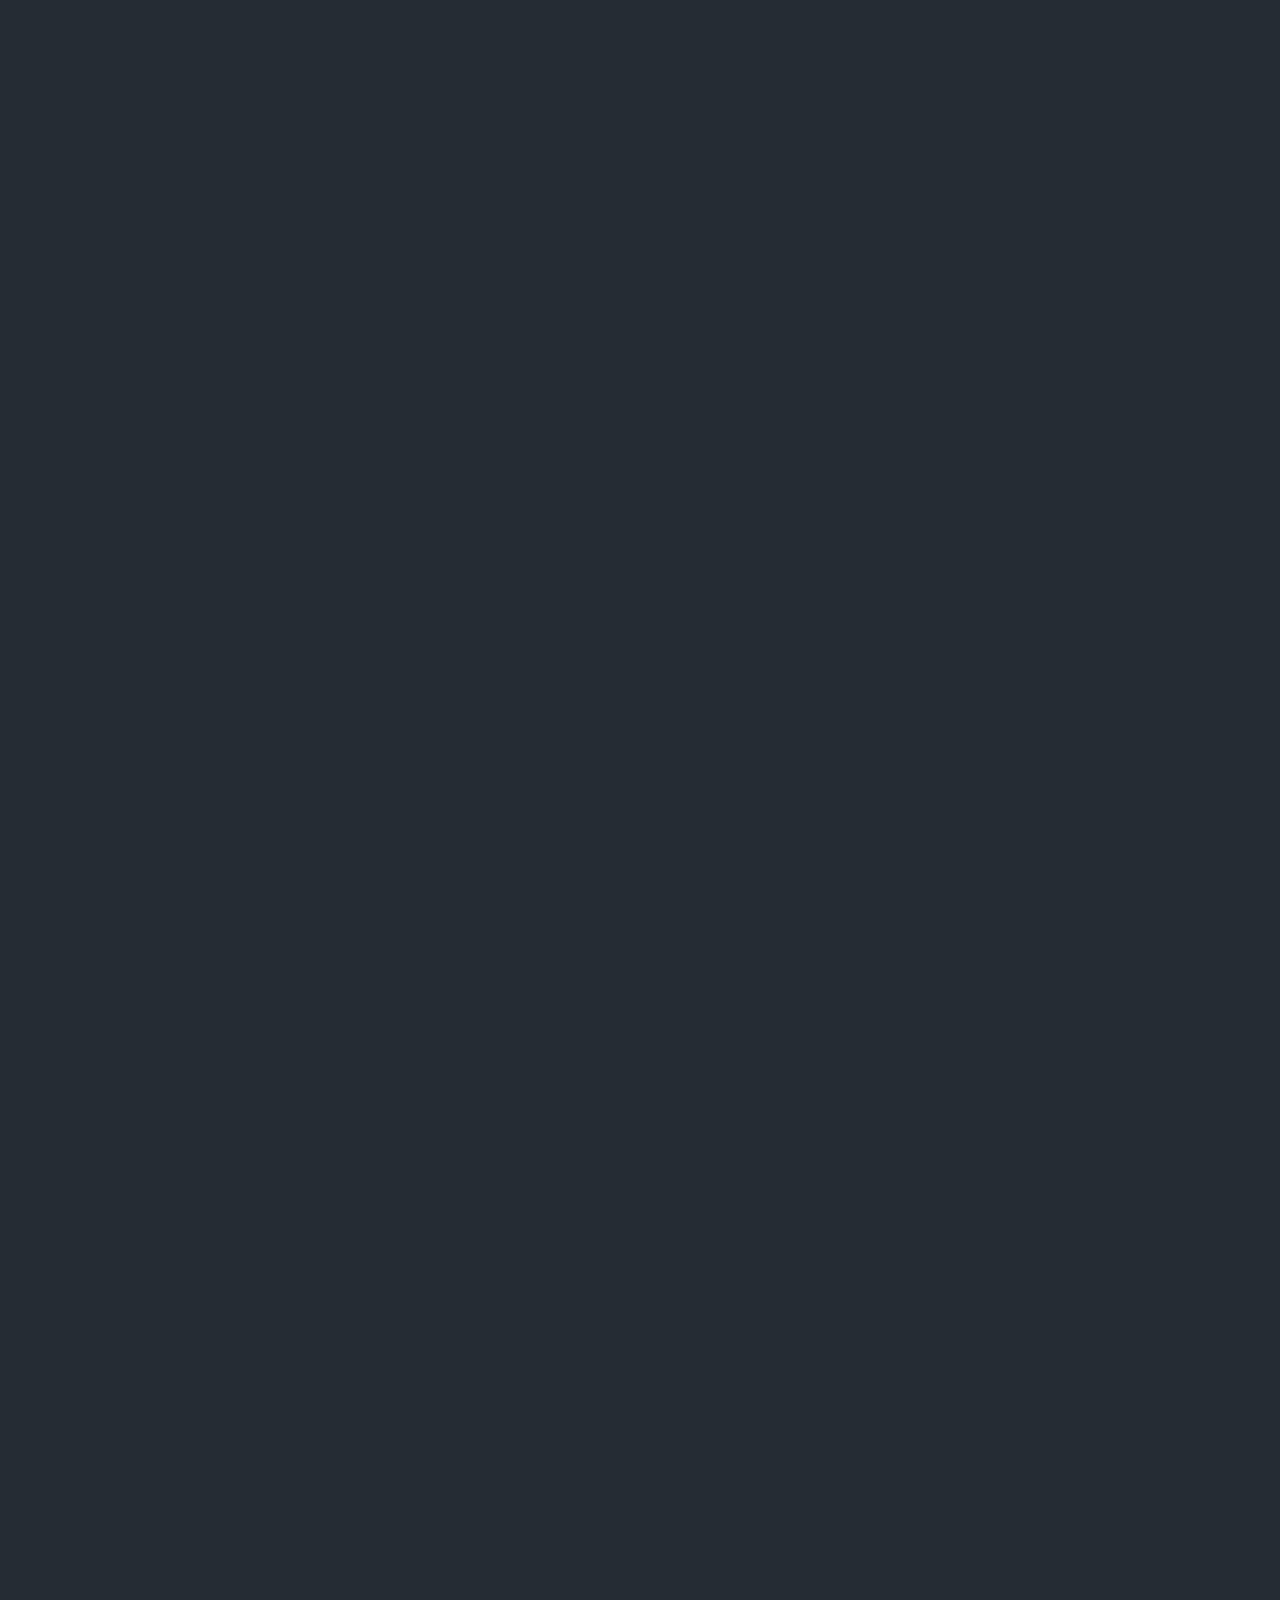
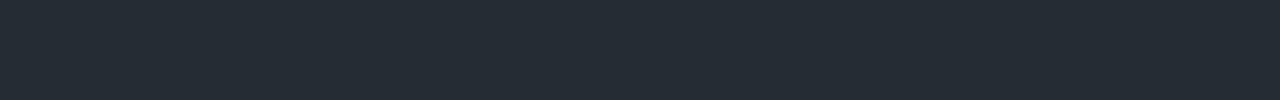
==== commit 9f0fe3b3: "first5" ====
--- a/index.html
+++ b/index.html
@@ -138,13 +138,31 @@
 </section>
 <section id="cta" class="section" style="background-image: url(img/Rectangle1.jpeg);">
     <div class="container">
-        <div class="row posit">
+        <div class="row posit align-items-center">
 <div class="col-md-6">
     <h2>Хотите посмотреть?</h2>
     <p>Lorem Ipsum - это текст-"рыба", часто используемый в печати и вэб-дизайне. Lorem Ipsum является стандартной "рыбой" для текстов на латинице с начала XVI века. В то время некий безымянный печатник создал большую коллекцию размеров и форм шрифтов, используя Lorem Ipsum для распечатки образцов. </p>
 </div>
 <div class="col-md-6">
-
+<form action="#" method="post">
+    <div class="form">
+    <div class="form__item">
+        <input class="form-control" type="text" placeholder="Ваше имя">
+    </div>
+    <div class="form__item">
+        <input class="form-control" type="text" placeholder="Ваш телефон">
+    </div>
+    <div class="form__item mb-0">
+        <span class="fz13 d-block text-center">*Мы никому не передаем ваши данные. 
+И не сохраняем ваш номер в базу.</span>
+    </div>
+    
+    <div class="form__item mb-0">
+        <button class="btn btn-accent">Посмотреть район</button>
+        
+    </div>
+    </div>
+</form>
 </div>
         </div>
     </div>
--- a/css/styles.css
+++ b/css/styles.css
@@ -7,7 +7,7 @@
 @import "./section-number.css";
 @import './img-section.css';
 @import "./cta.css";
-
+@import "./button.css";
 .font1{
     font-family: "Playfair Display", serif !important;
 }
@@ -180,3 +180,13 @@
 h2{
     margin-bottom: 50px;
 }
+.fz13{
+    font-size: 13px !important; 
+}
+.d-block{
+    display: block !important;
+}
+/* .text-center{
+
+    text-align: center;
+} */
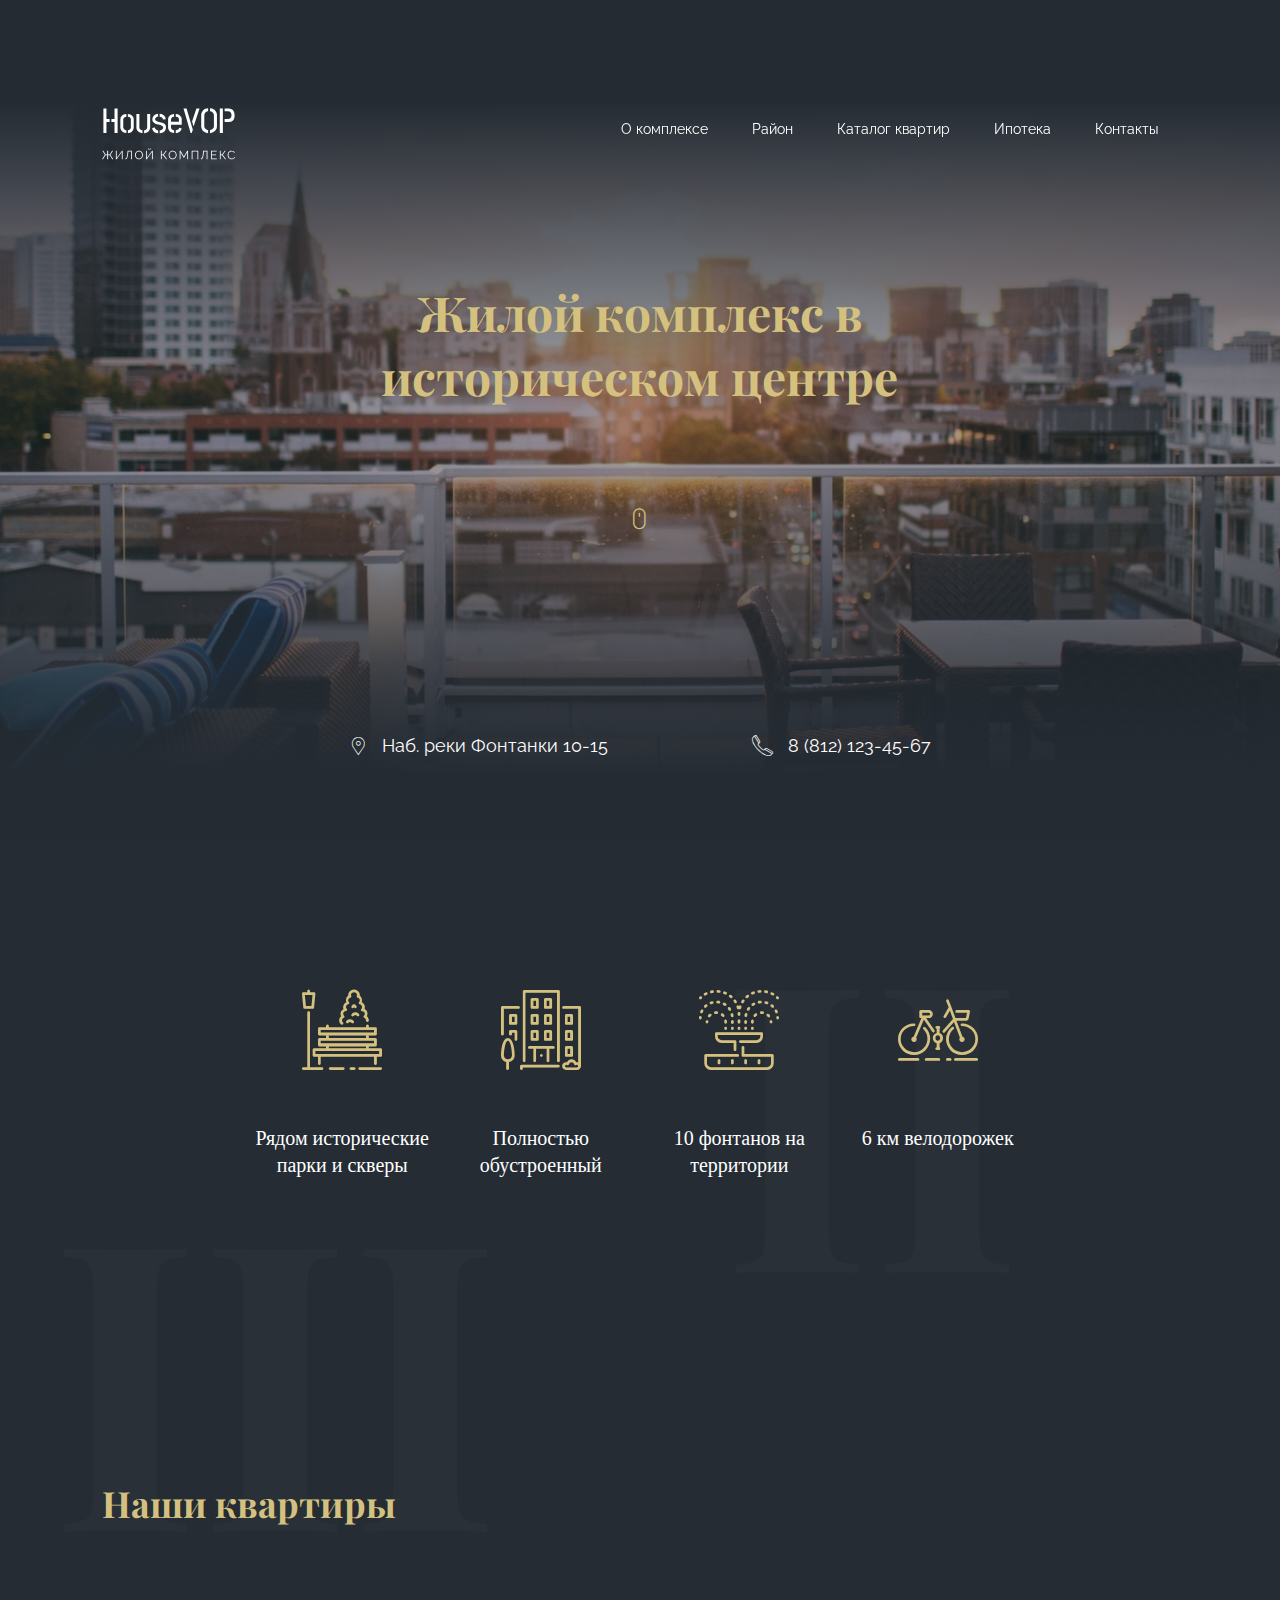
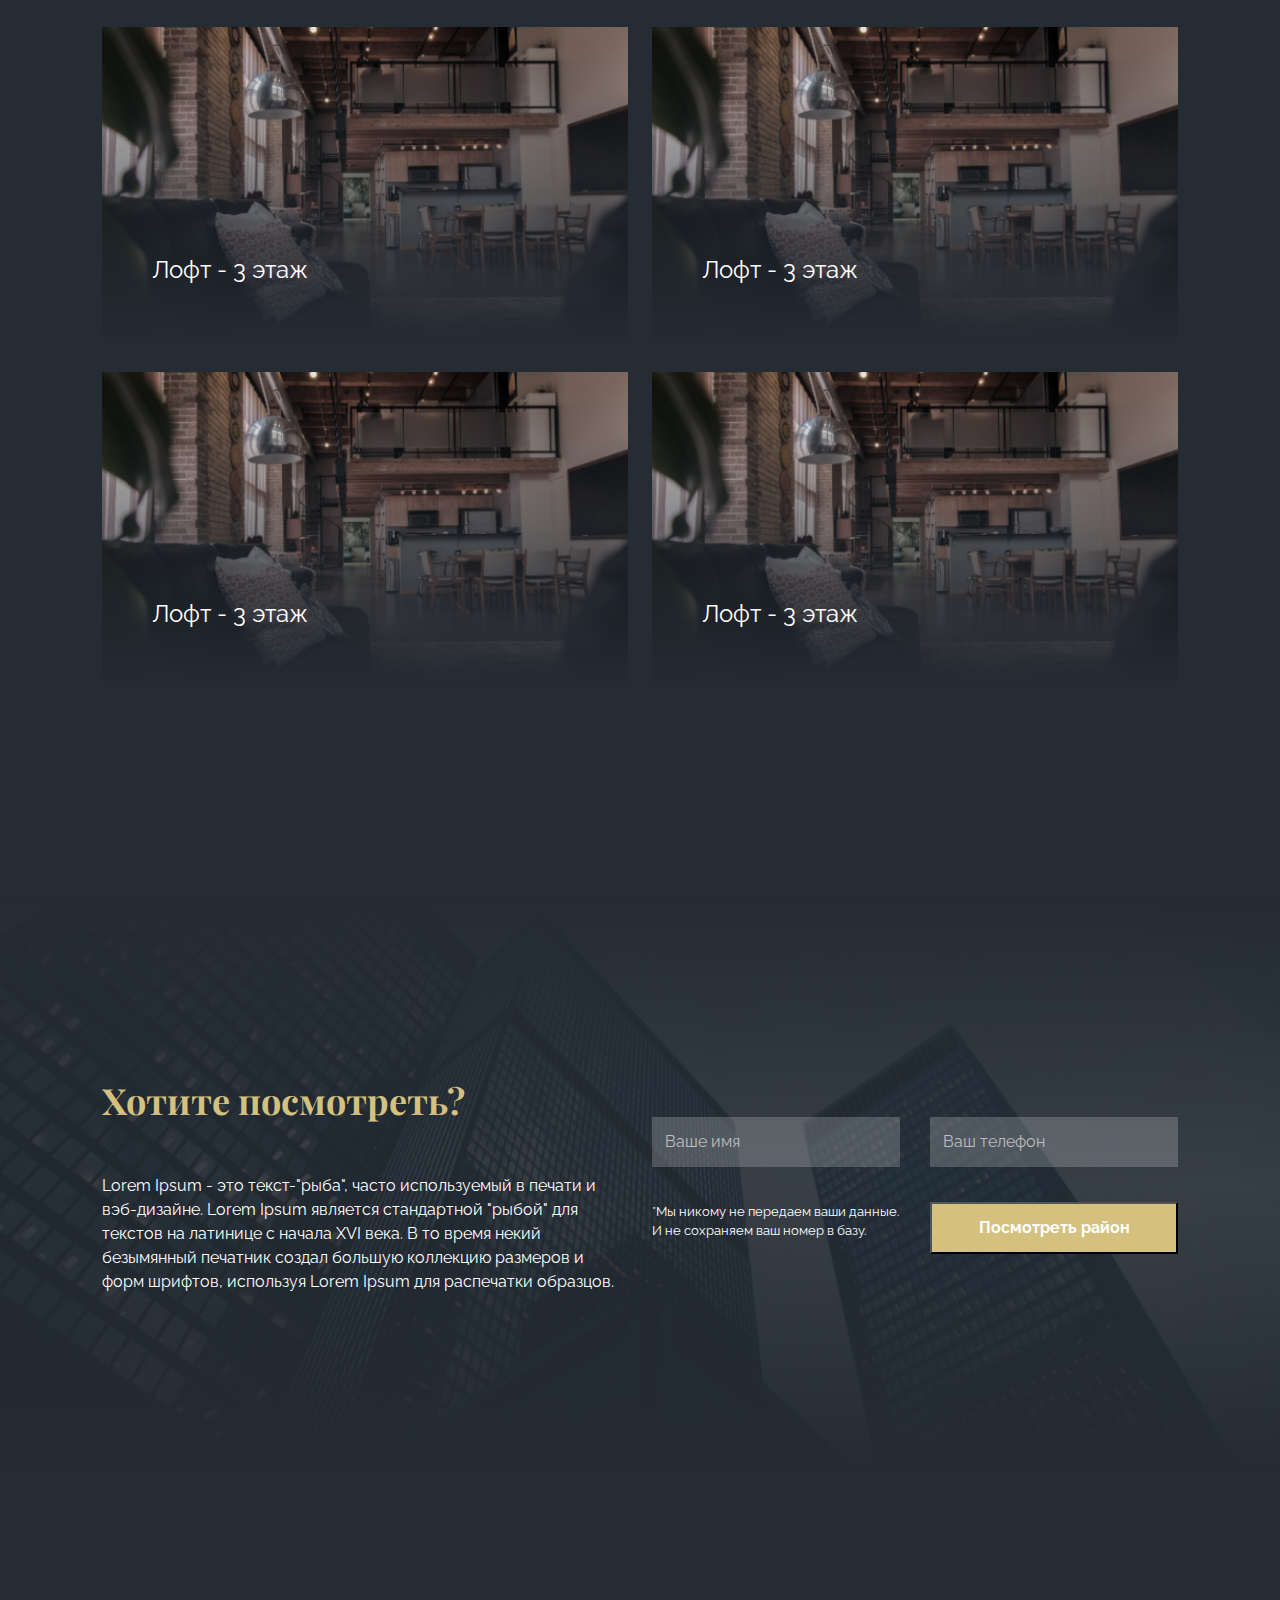
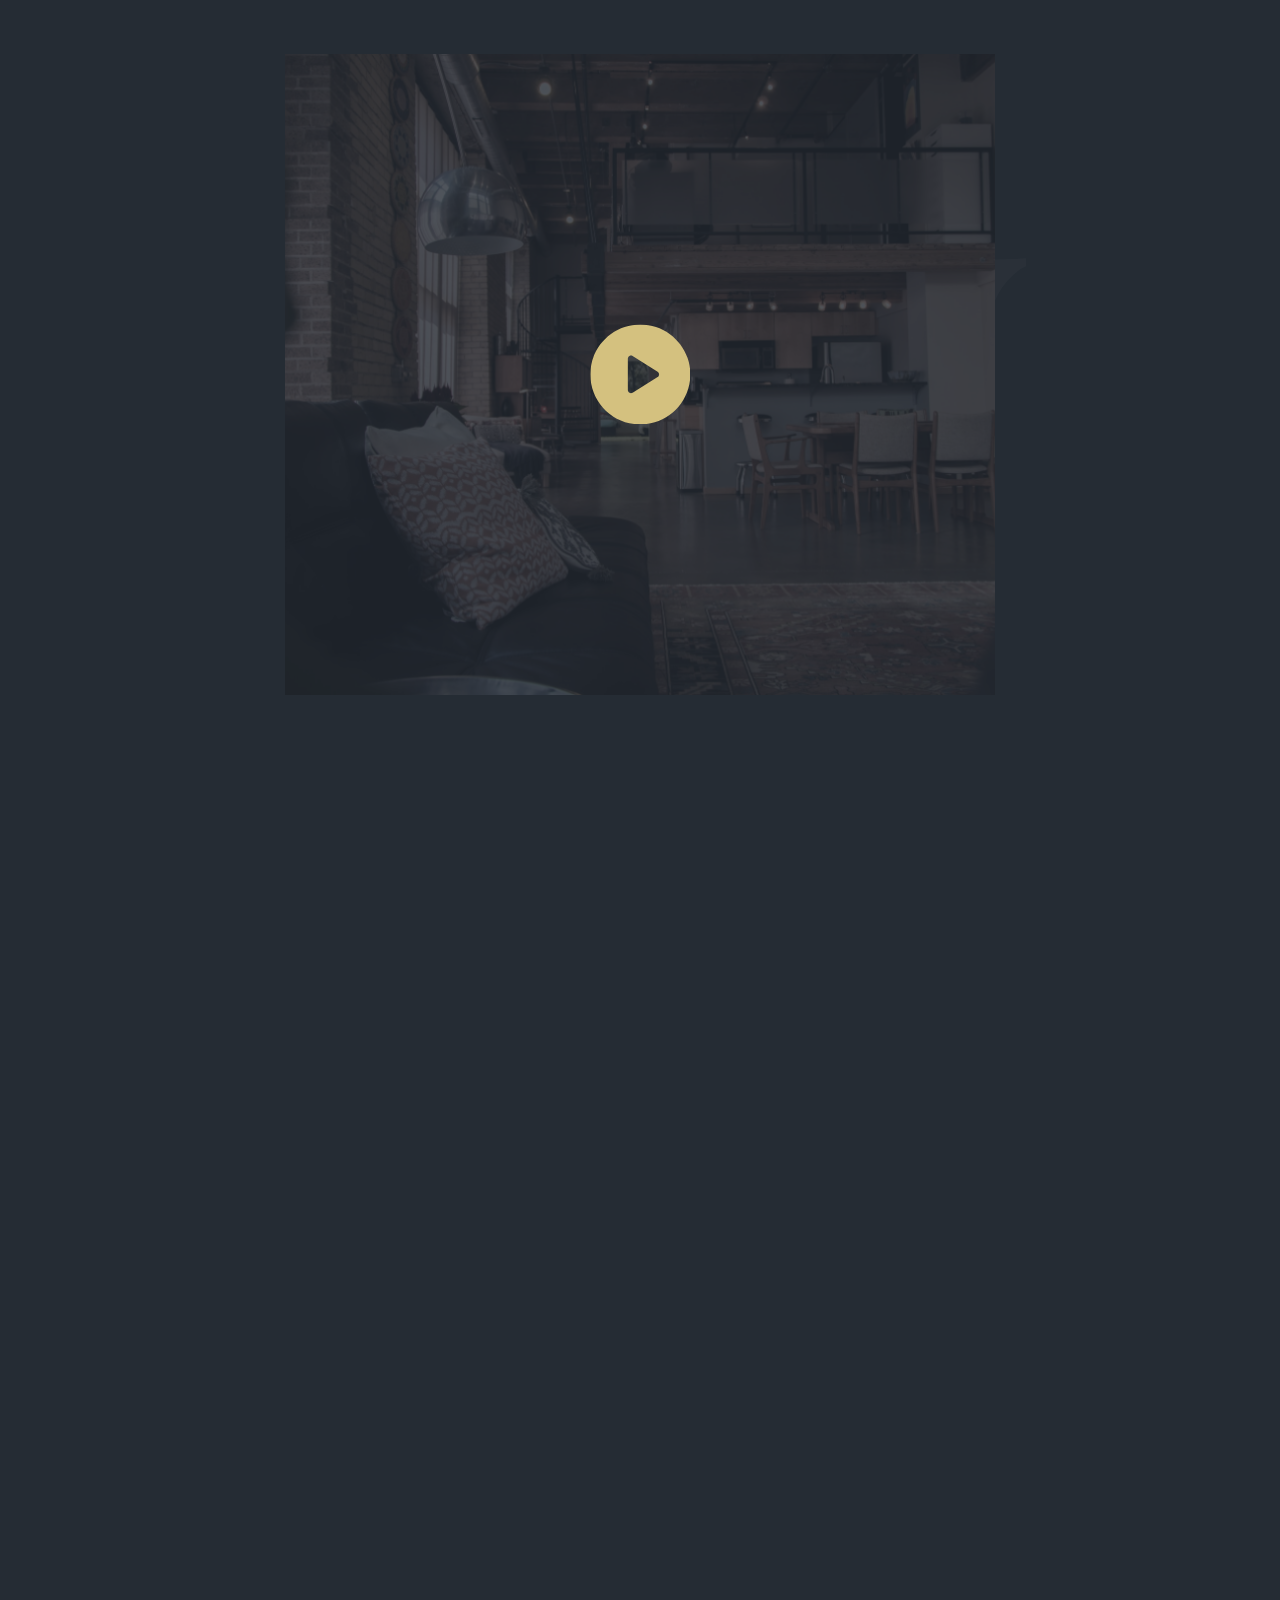
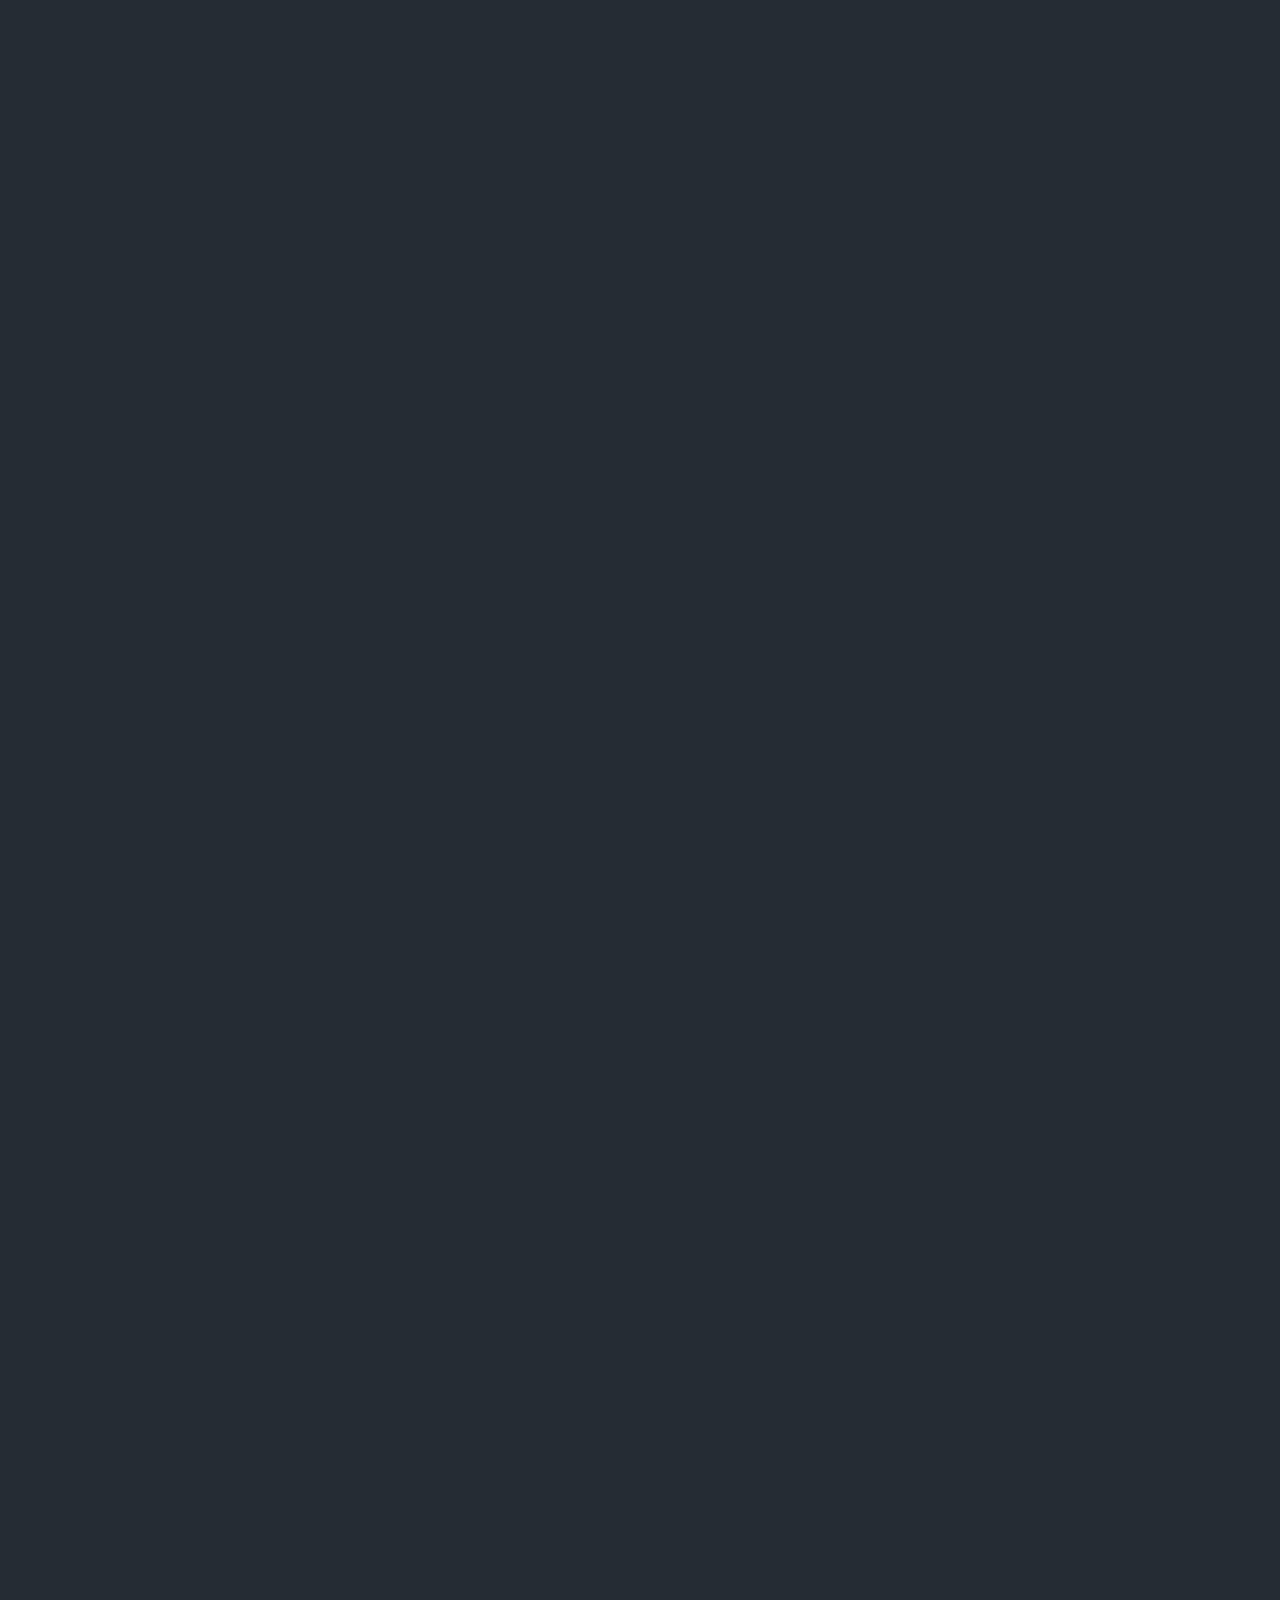
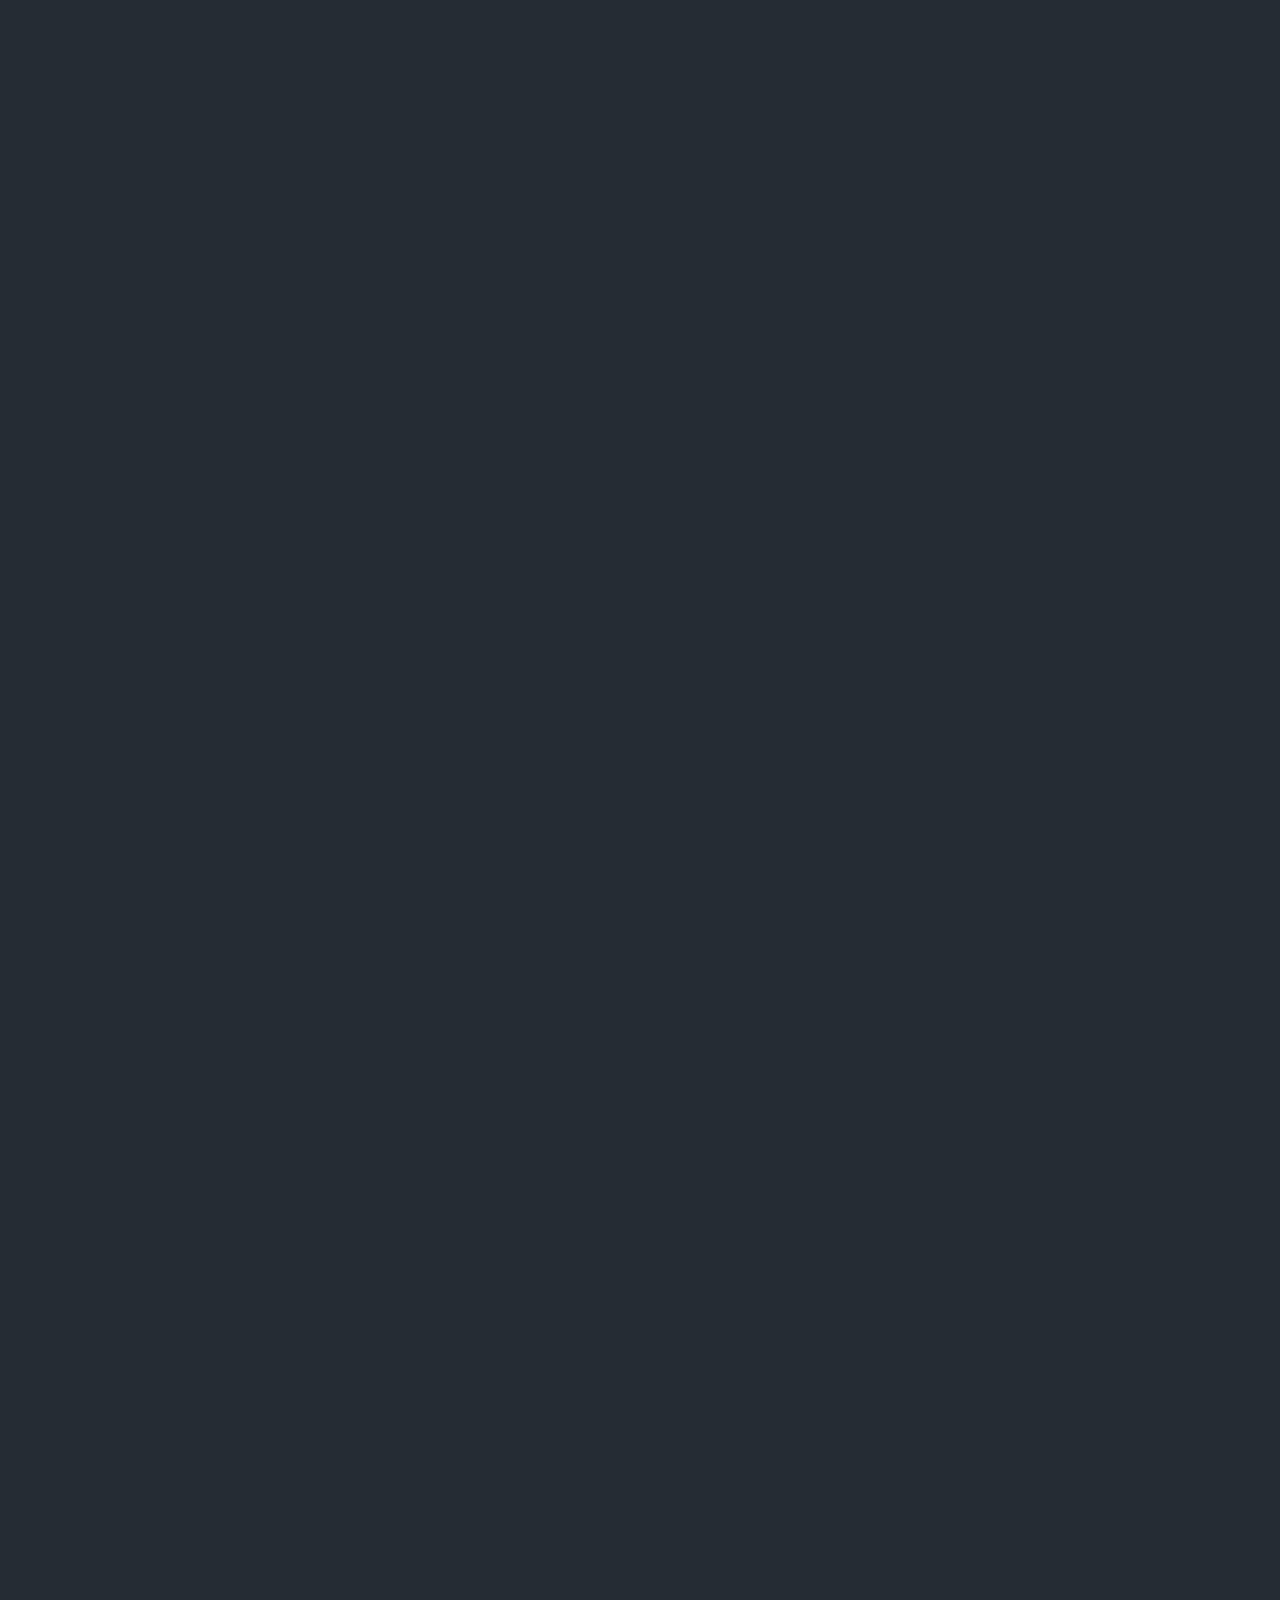
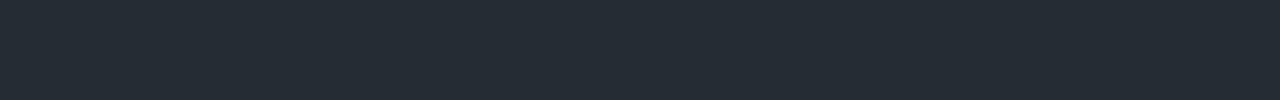
==== commit 45306200: "first6" ====
--- a/index.html
+++ b/index.html
@@ -167,5 +167,21 @@
         </div>
     </div>
 </section>
+<section id="video" class="section">
+    <div class="container">
+        <div class="row">
+            <div class="col-md-8 offset-md-2">
+                <a href="#" id="" class="link_unstyled">
+                <div class="video">
+                    <img src="./img/Rectangle 2.png" alt="" class="video-preveiw">
+                </div>
+                </a>
+            </div>
+        </div>
+    </div>
+    <div class="section-number section-number_middle">
+      IV  
+    </div>
+</section>
 </body>
 </html>--- a/css/styles.css
+++ b/css/styles.css
@@ -190,3 +190,37 @@
 
     text-align: center;
 } */
+ .video{
+    position: relative;
+ }
+.video::before{
+    position: absolute;
+    content: "";
+    width: 100%;
+    height: 100%;
+    left: 0;
+    top: 0;
+    background-color: rgba(36, 43, 51, 0.80);
+ transition: all .1s ease-out;
+}
+ .video::after{
+    position: absolute;
+    content: "";
+    width: 100%;
+    height: 100%;
+    left: 50%;
+    top: 50%;
+    background-image: url(../img/svg/play-button.svg);
+background-repeat: no-repeat;
+transform: translate(-50%, -50%);
+background-position: center;
+background-size: 100px;
+transition: all .09s ease-out;
+
+ }
+ .video:hover::after{
+    transform: translate(-50%, -50%) scale(1.1);
+ }
+.video:hover::before{
+    opacity: 0.4;
+ }
